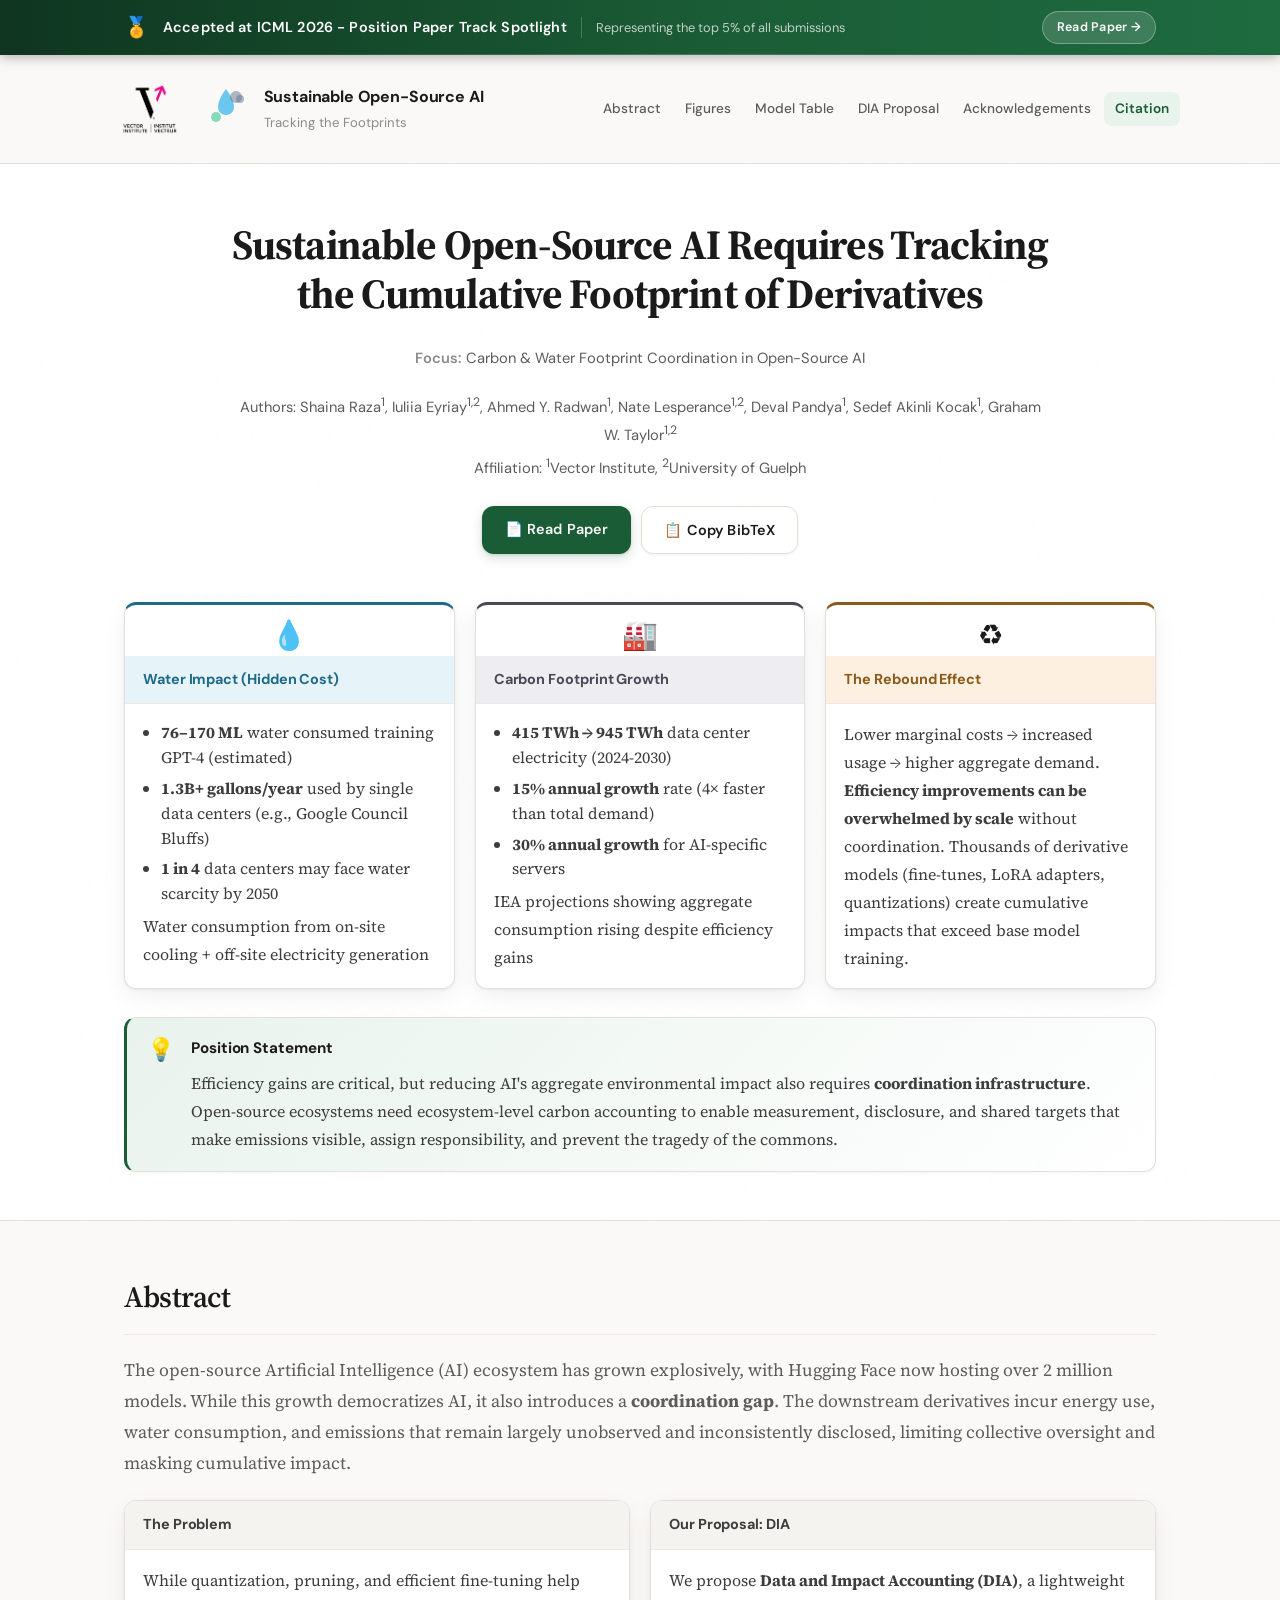
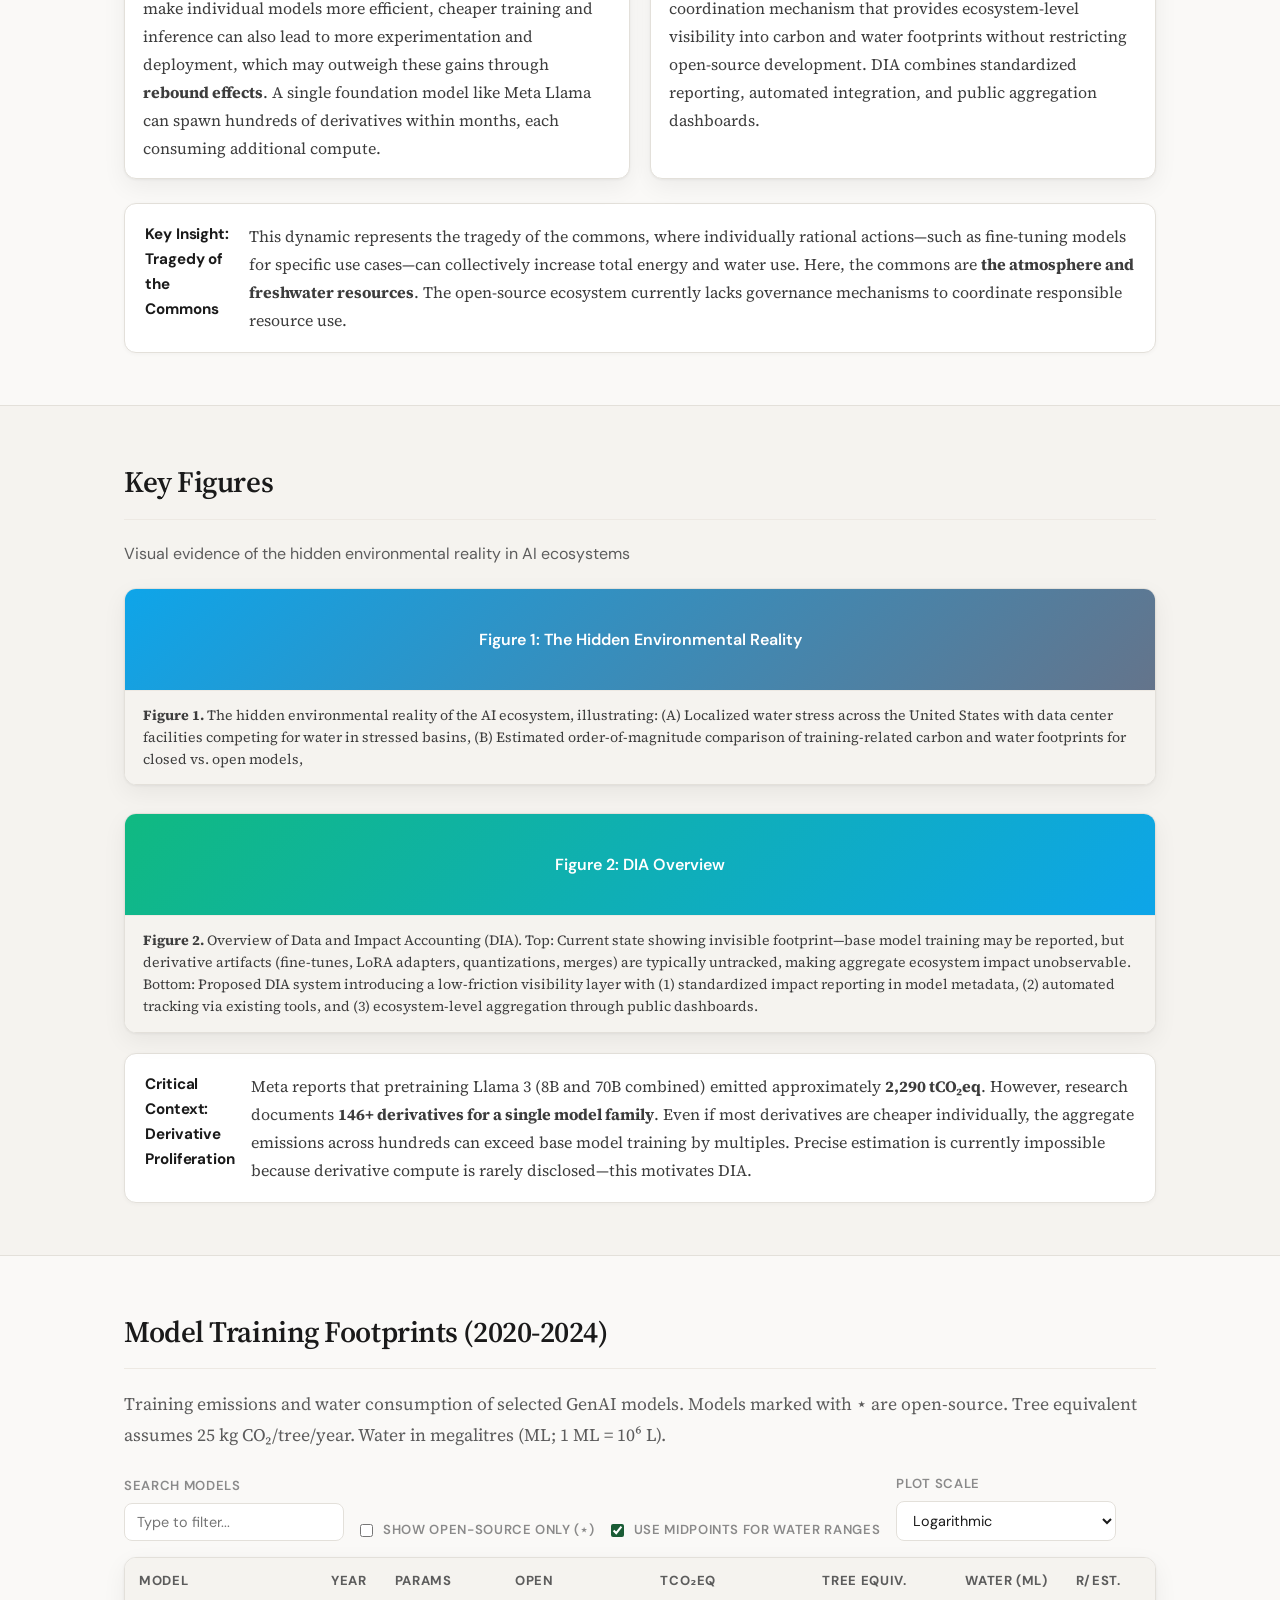
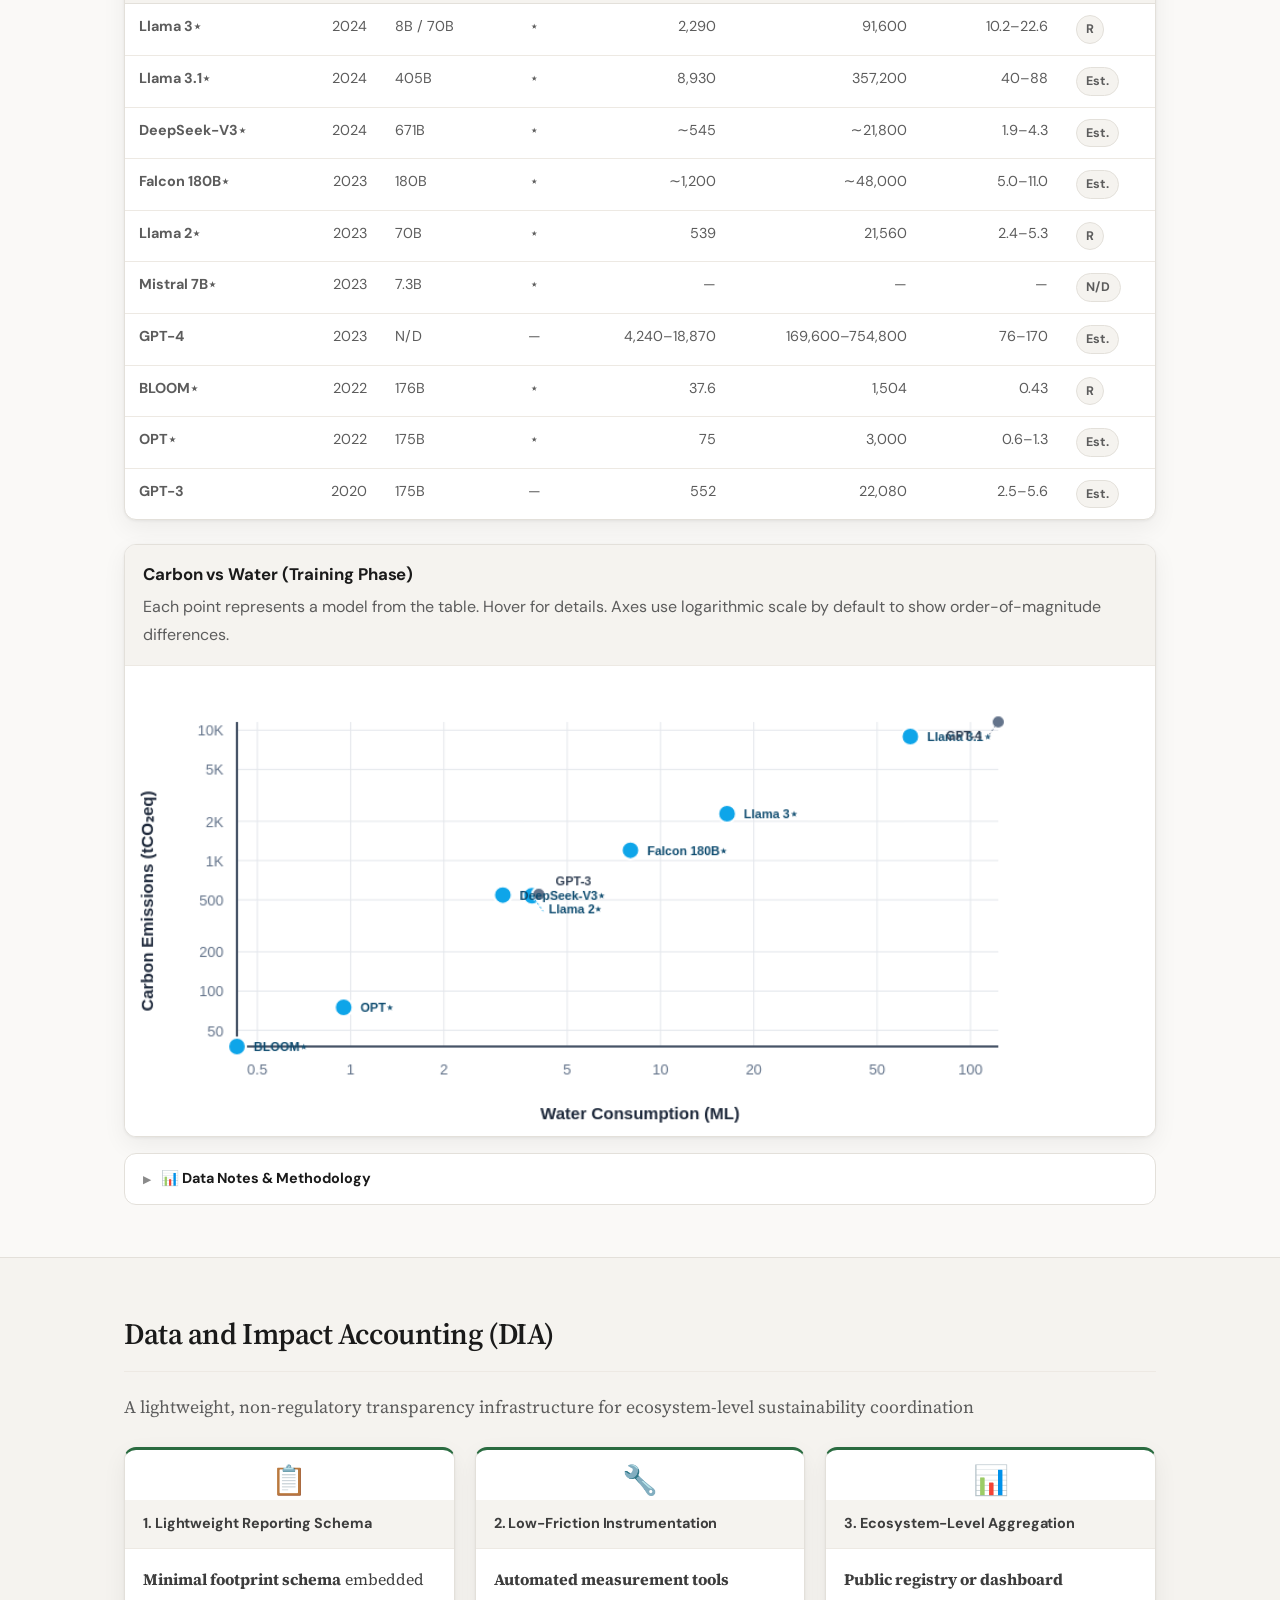
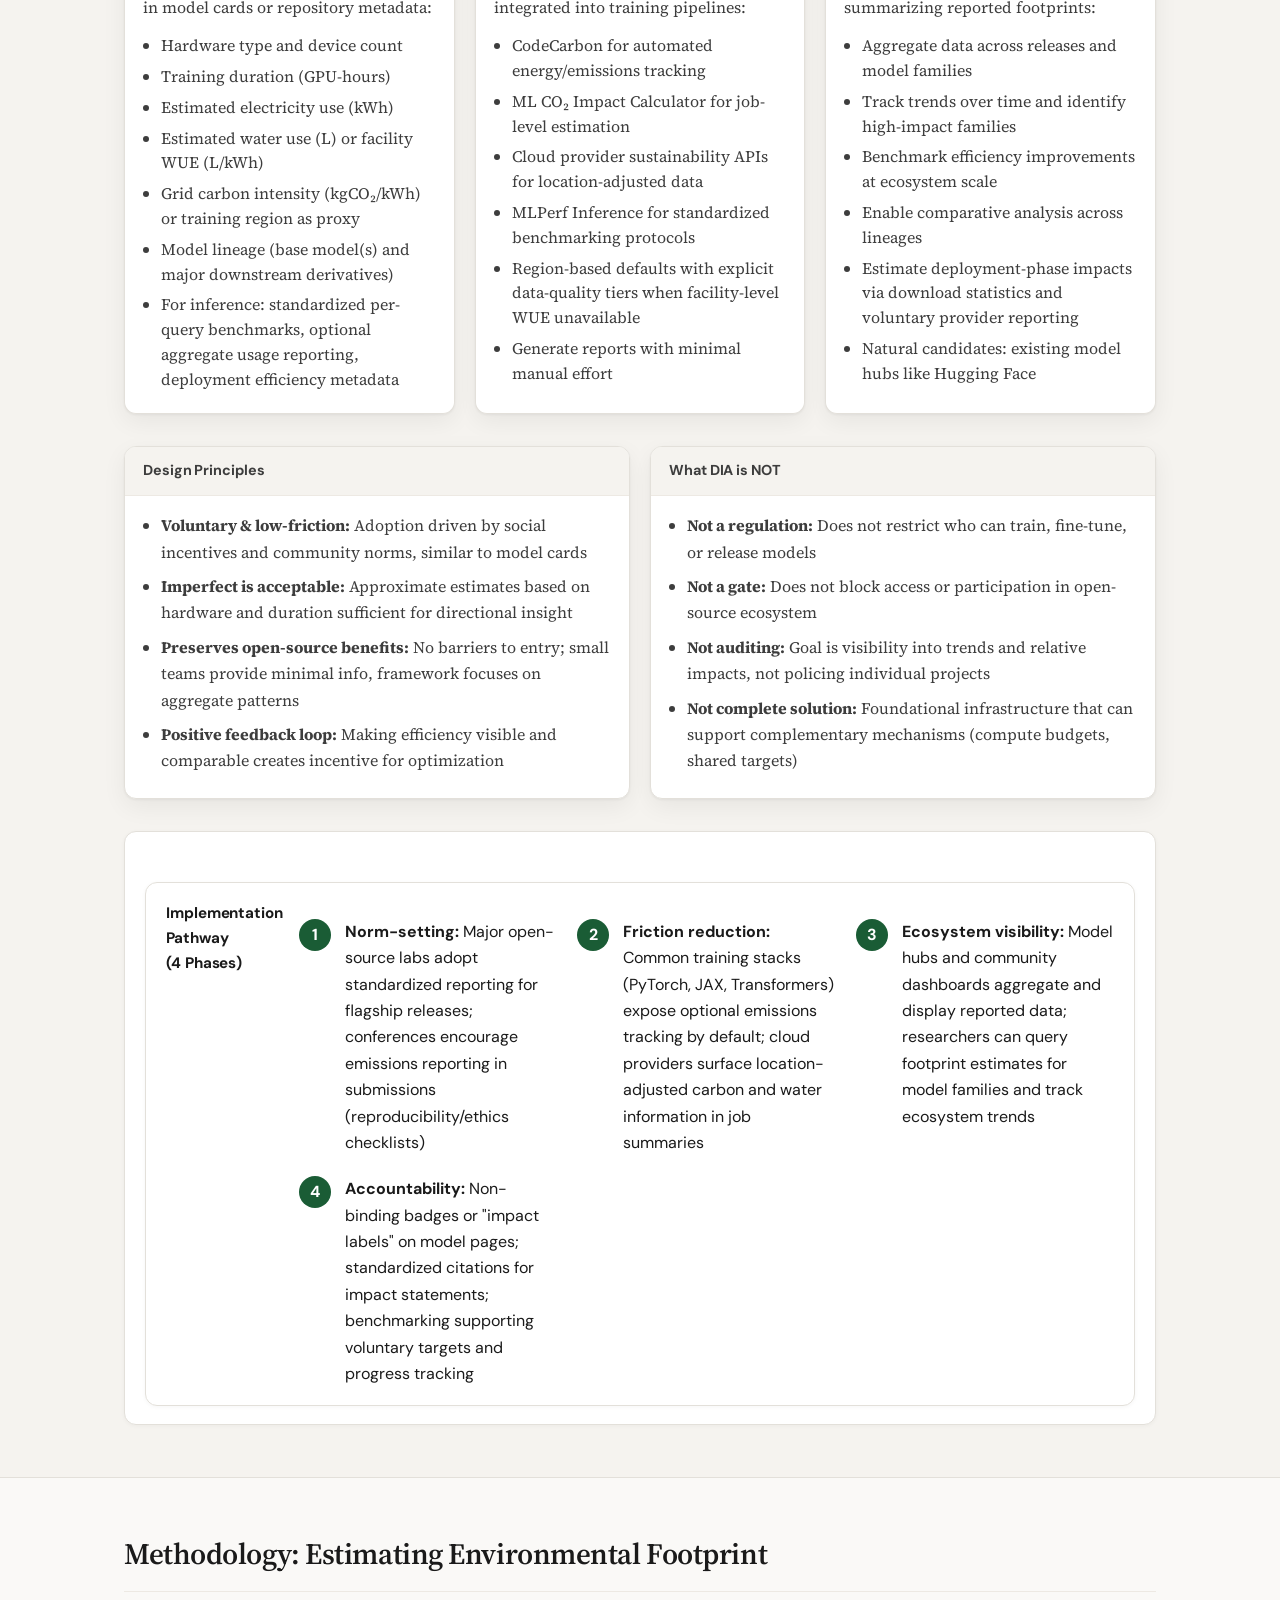
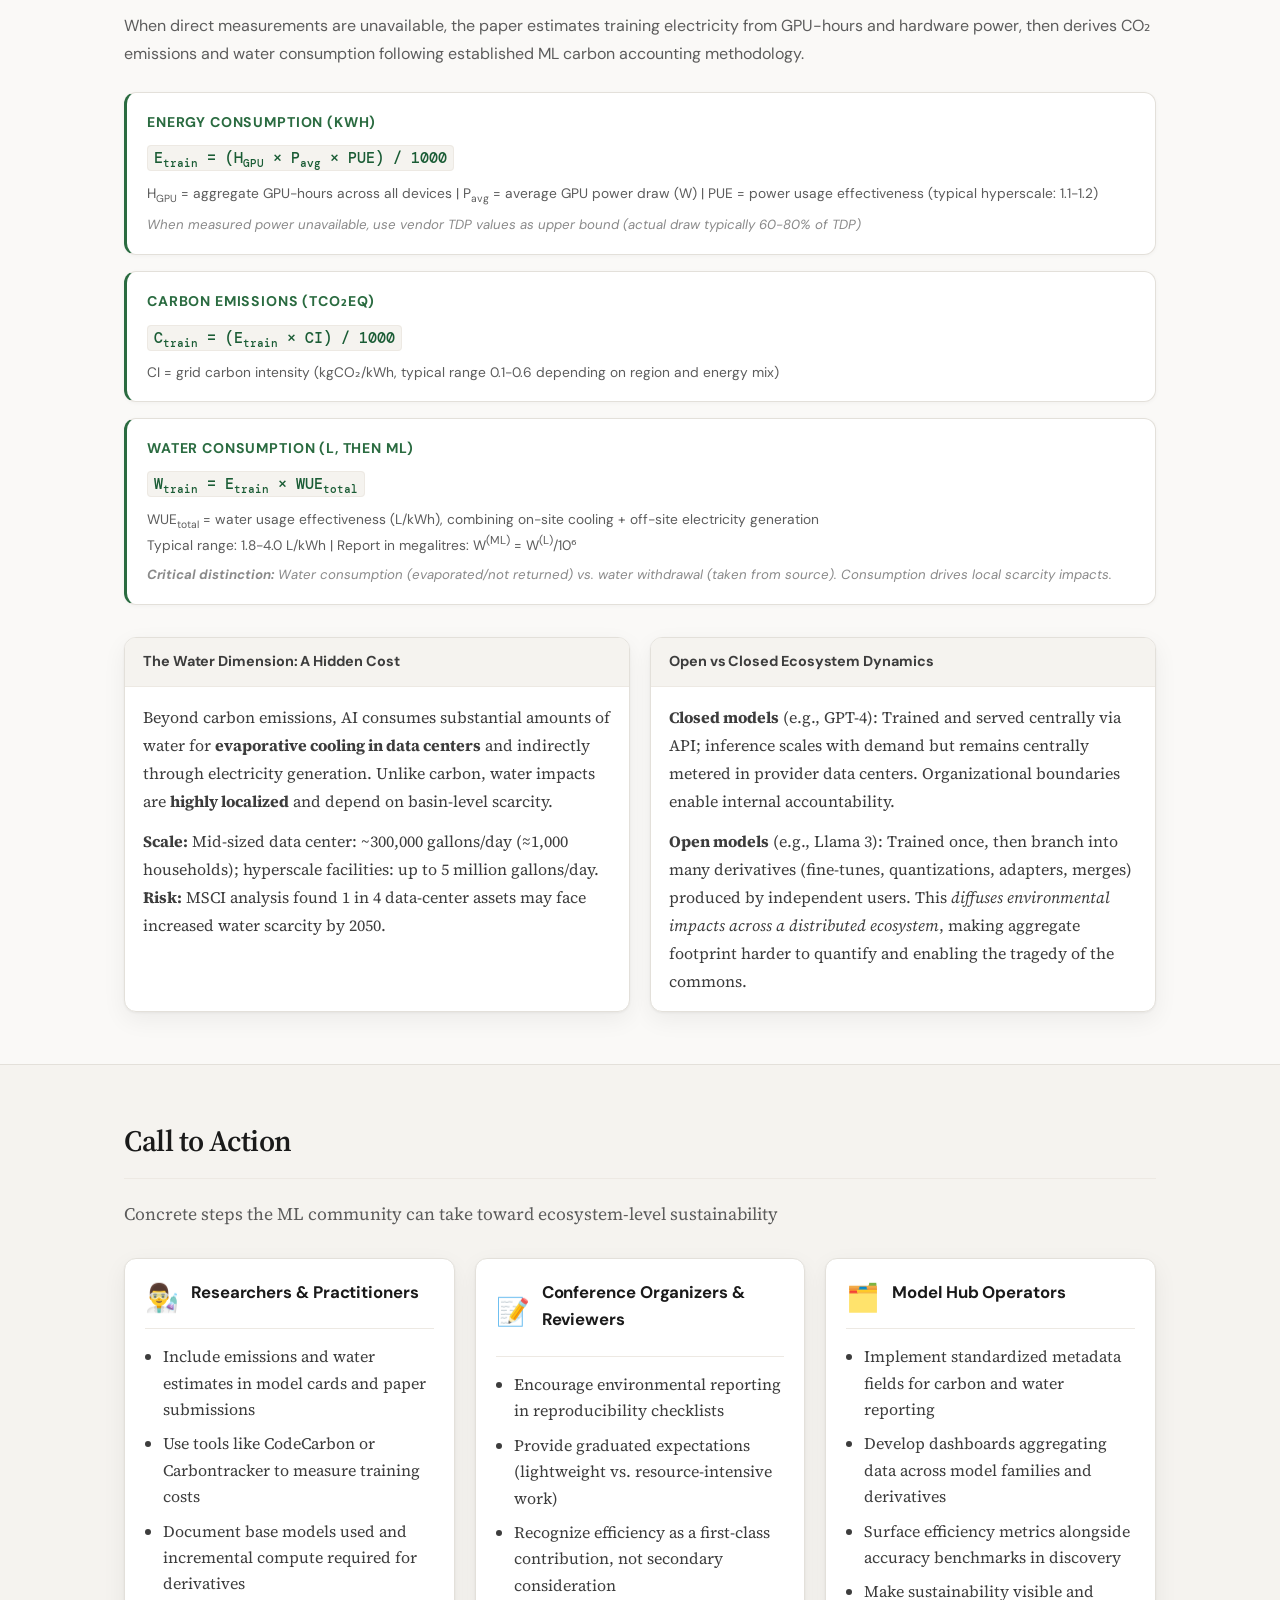
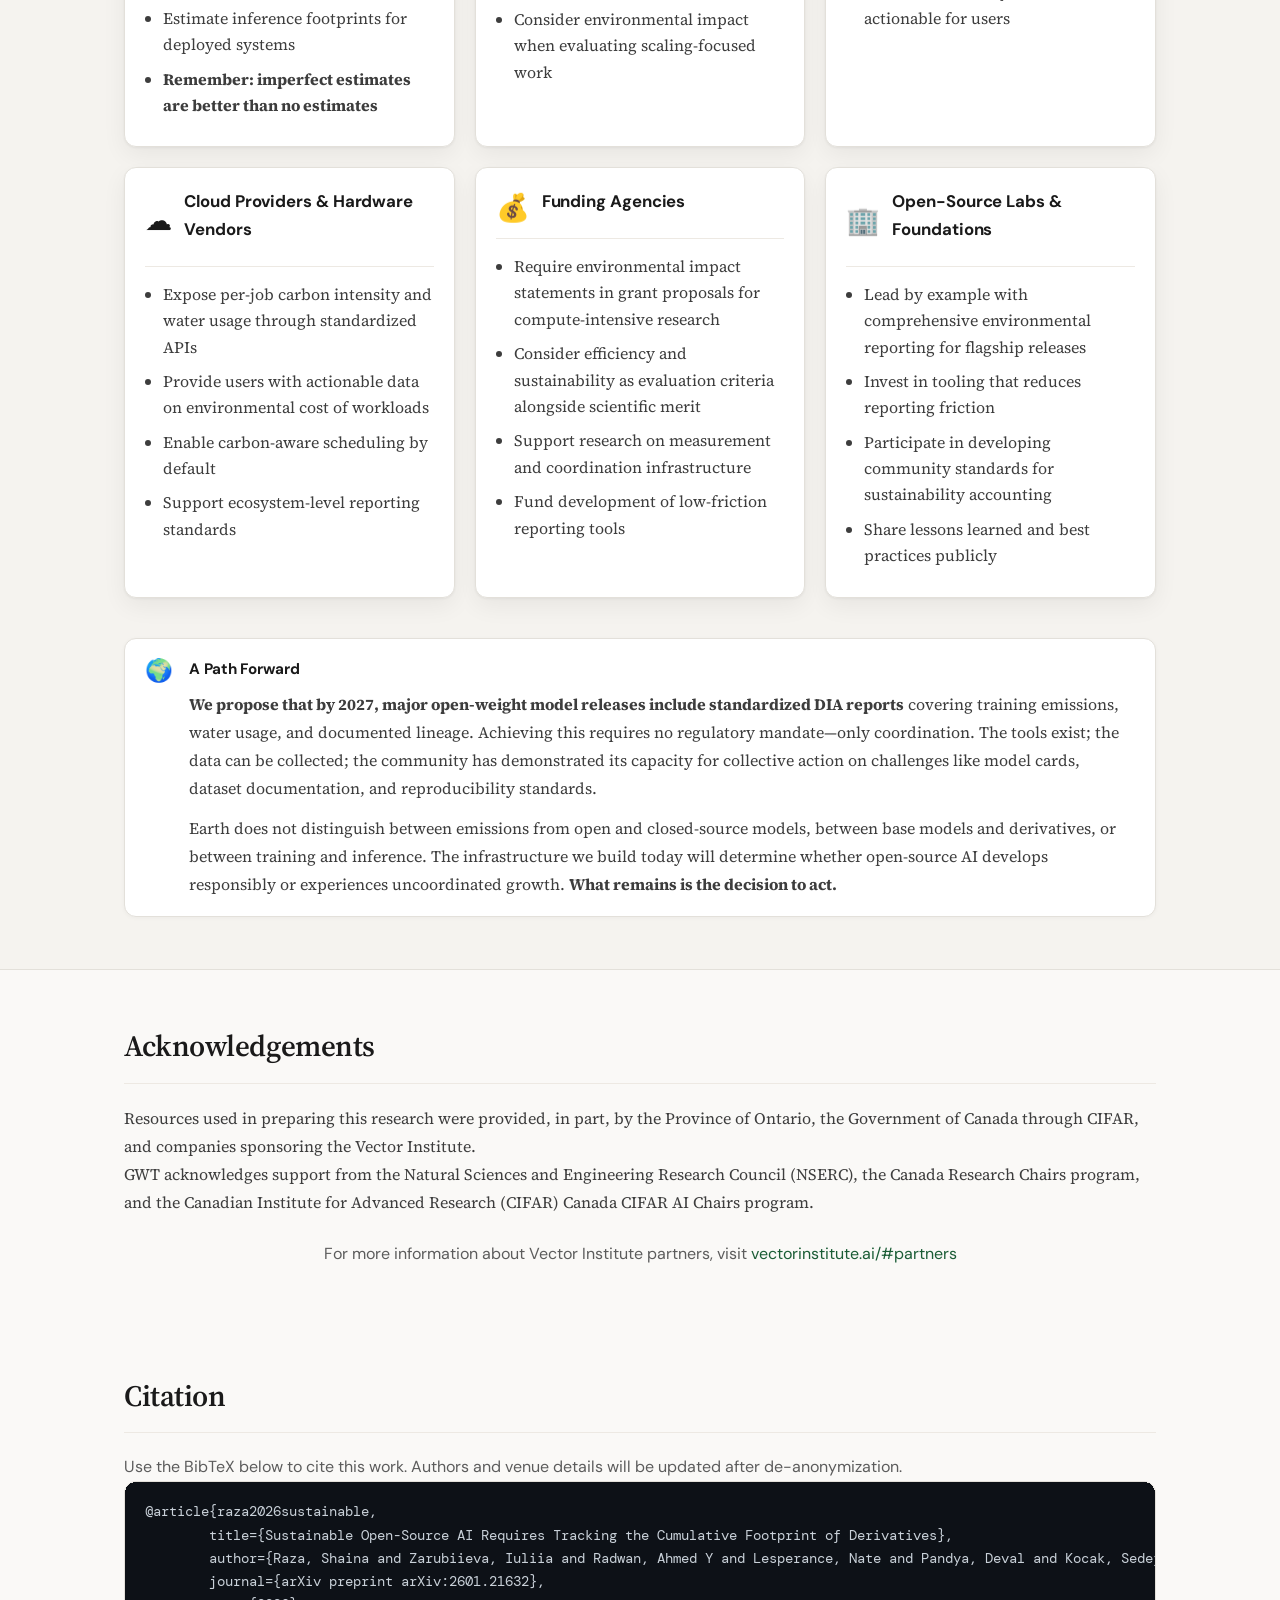
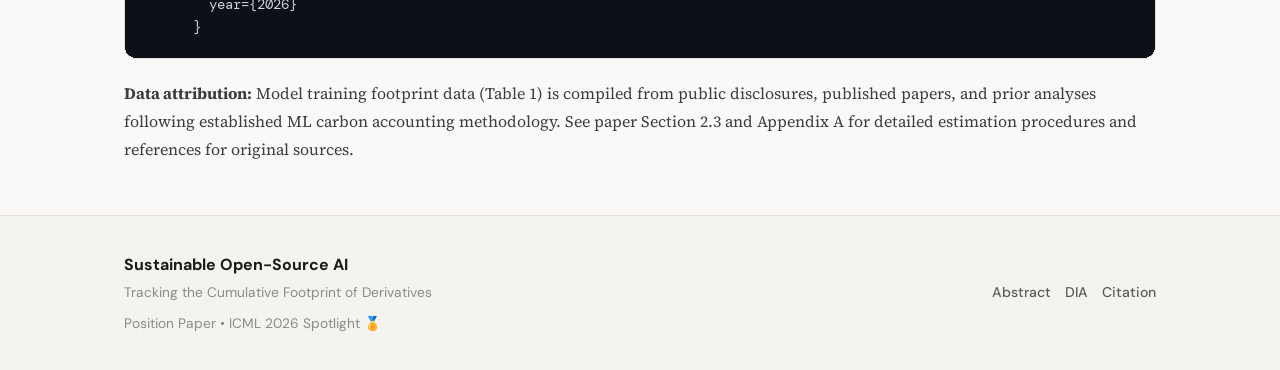
==== docs/index.html @ 2fa5fd3a "Add DIA toolkit for open-source AI footprint tracking Ship producer (track/dia CLI), hub aggregation" ====
<!doctype html>
<html lang="en">
<head>
  <meta charset="utf-8" />
  <meta name="viewport" content="width=device-width,initial-scale=1" />
  <title>Sustainable Open-Source AI Requires Tracking the Cumulative Footprint</title>
  <meta name="description" content="Position paper proposing Data and Impact Accounting (DIA) for ecosystem-level carbon and water footprint visibility in open-source AI." />
  <meta property="og:title" content="Sustainable Open-Source AI Requires Tracking the Cumulative Footprint of Derivatives" />
  <meta property="og:description" content="A lightweight coordination mechanism for tracking carbon emissions and water consumption in open-source AI ecosystems." />
  <meta property="og:type" content="website" />
  <link rel="stylesheet" href="./style.css" />
</head>
<body>
  <a class="skip-link" href="#main">Skip to content</a>

  <!-- ICML Acceptance Banner -->
  <div class="icml-banner" role="banner" aria-label="Conference acceptance announcement">
    <div class="icml-banner-inner">
      <span class="icml-flag">🏅</span>
      <div class="icml-banner-text">
        <strong>Accepted at ICML 2026 - Position Paper Track Spotlight</strong>
        <span class="icml-banner-sub">Representing the top 5% of all submissions</span>
      </div>
      <a class="icml-badge" href="https://arxiv.org/abs/2601.21632" target="_blank" rel="noopener">Read Paper →</a>
    </div>
  </div>

  <header class="site-header" role="banner">
    <div class="wrap header-inner">
      <div class="brand">
        <img src="assets/VectorLogo_Black.png" alt="Vector Institute" style="height: 80px; margin-left: 12px; vertical-align: middle;">
        <div class="brand-icon">
          <svg width="48" height="48" viewBox="0 0 48 48" fill="none" xmlns="http://www.w3.org/2000/svg">
            <!-- Water droplet -->
            <path d="M24 8C24 8 16 18 16 26C16 30.4183 19.5817 34 24 34C28.4183 34 32 30.4183 32 26C32 18 24 8 24 8Z" fill="#0EA5E9" opacity="0.6"/>
            <!-- CO2 cloud -->
            <circle cx="34" cy="16" r="6" fill="#64748B" opacity="0.5"/>
            <circle cx="38" cy="18" r="4" fill="#64748B" opacity="0.5"/>
            <!-- Earth element -->
            <circle cx="14" cy="36" r="5" fill="#10B981" opacity="0.5"/>
          </svg>
        </div>
        <div class="brand-text">
          <div class="brand-title">Sustainable Open-Source AI</div>
          <div class="brand-subtitle">Tracking the Footprints</div>
        </div>
      </div>

      <nav class="top-nav" aria-label="Primary">
        <a href="#abstract">Abstract</a>
        <a href="#figures">Figures</a>
        <a href="#table">Model Table</a>
        <a href="#dia">DIA Proposal</a>
        <a href="#acknowledgements">Acknowledgements</a>
        <a href="#citation">Citation</a>
      </nav>
    </div>
  </header>

  <main id="main" class="site-main">
    <section class="hero">
      <div class="wrap">
        <div class="hero-center">
          <h1>Sustainable Open-Source AI Requires Tracking the Cumulative Footprint of Derivatives</h1>
          <div class="meta">
            <div><span class="k">Focus:</span> Carbon & Water Footprint Coordination in Open-Source AI</div>
          </div>
          <div class="paper-meta">
            <div><span class="k">Authors:</span> Shaina Raza<sup>1</sup>, Iuliia Eyriay<sup>1,2</sup>, Ahmed Y. Radwan<sup>1</sup>, Nate Lesperance<sup>1,2</sup>, Deval Pandya<sup>1</sup>, Sedef Akinli Kocak<sup>1</sup>, Graham W. Taylor<sup>1,2</sup></div>
            <div><span class="k">Affiliation:</span> <sup>1</sup>Vector Institute, <sup>2</sup>University of Guelph</div>
          </div>
          <div class="cta-row">
            <a class="btn" href="https://arxiv.org/abs/2601.21632" target="_blank" rel="noopener">📄 Read Paper</a>
            <button class="btn btn-secondary" id="copyBibBtn" type="button">📋 Copy BibTeX</button>
          </div>
        </div>
        <div class="hero-cards-row">
          <div class="card card-water">
            <div class="card-icon">💧</div>
            <div class="card-h">Water Impact (Hidden Cost)</div>
            <div class="card-b">
              <ul class="bullets tight">
                <li><strong>76–170 ML</strong> water consumed training GPT-4 (estimated)</li>
                <li><strong>1.3B+ gallons/year</strong> used by single data centers (e.g., Google Council Bluffs)</li>
                <li><strong>1 in 4</strong> data centers may face water scarcity by 2050</li>
              </ul>
              <p class="fineprint">Water consumption from on-site cooling + off-site electricity generation</p>
            </div>
          </div>
          <div class="card card-carbon">
            <div class="card-icon">🏭</div>
            <div class="card-h">Carbon Footprint Growth</div>
            <div class="card-b">
              <ul class="bullets tight">
                <li><strong>415 TWh → 945 TWh</strong> data center electricity (2024-2030)</li>
                <li><strong>15% annual growth</strong> rate (4× faster than total demand)</li>
                <li><strong>30% annual growth</strong> for AI-specific servers</li>
              </ul>
              <p class="fineprint">IEA projections showing aggregate consumption rising despite efficiency gains</p>
            </div>
          </div>
          <div class="card card-rebound">
            <div class="card-icon">♻️</div>
            <div class="card-h">The Rebound Effect</div>
            <div class="card-b">
              <p>
                Lower marginal costs → increased usage → higher aggregate demand.
                <strong>Efficiency improvements can be overwhelmed by scale</strong> without coordination.
                Thousands of derivative models (fine-tunes, LoRA adapters, quantizations) create cumulative impacts that exceed base model training.
              </p>
            </div>
          </div>
        </div>
        <div class="callout callout-position">
          <div class="callout-icon">💡</div>
          <div>
            <div class="callout-title">Position Statement</div>
            <p>
              Efficiency gains are critical, but reducing AI's aggregate environmental impact also requires <strong>coordination infrastructure</strong>.
              Open-source ecosystems need ecosystem-level carbon accounting to enable measurement, disclosure, and shared targets
              that make emissions visible, assign responsibility, and prevent the tragedy of the commons.
            </p>
          </div>
        </div>
      </div>
    </section>

    <section id="abstract" class="section">
      <div class="wrap">
        <h2>Abstract</h2>
        <p class="lead">
          The open-source Artificial Intelligence (AI) ecosystem has grown explosively, with Hugging Face now hosting
          over 2 million models. While this growth democratizes AI, it also introduces a <strong>coordination gap</strong>.
          The downstream derivatives incur energy use, water consumption, and emissions that remain largely unobserved
          and inconsistently disclosed, limiting collective oversight and masking cumulative impact.
        </p>
        <div class="two-col">
          <div class="card">
            <div class="card-h">The Problem</div>
            <div class="card-b">
              <p>
                While quantization, pruning, and efficient fine-tuning help make individual models more efficient,
                cheaper training and inference can also lead to more experimentation and deployment, which may
                outweigh these gains through <strong>rebound effects</strong>. A single foundation model like Meta Llama
                can spawn hundreds of derivatives within months, each consuming additional compute.
              </p>
            </div>
          </div>
          <div class="card">
            <div class="card-h">Our Proposal: DIA</div>
            <div class="card-b">
              <p>
                We propose <strong>Data and Impact Accounting (DIA)</strong>, a lightweight coordination mechanism
                that provides ecosystem-level visibility into carbon and water footprints without restricting
                open-source development. DIA combines standardized reporting, automated integration, and public aggregation dashboards.
              </p>
            </div>
          </div>
        </div>
        <div class="callout" style="margin-top: 24px;">
          <div class="callout-title">Key Insight: Tragedy of the Commons</div>
          <p>
            This dynamic represents the tragedy of the commons, where individually rational actions—such as
            fine-tuning models for specific use cases—can collectively increase total energy and water use.
            Here, the commons are <strong>the atmosphere and freshwater resources</strong>. The open-source ecosystem
            currently lacks governance mechanisms to coordinate responsible resource use.
          </p>
        </div>
      </div>
    </section>

    <section id="figures" class="section alt">
      <div class="wrap">
        <h2>Key Figures</h2>
        <p class="muted">
          Visual evidence of the hidden environmental reality in AI ecosystems
        </p>
        <div class="figure-grid">
          <figure class="figure-card">
            <button class="figure-btn" type="button" data-zoom-src="./assets/fig1-ecosystem.png" aria-label="Open Figure 1">
              <div class="figure-placeholder" style="background: linear-gradient(135deg, #0EA5E9 0%, #64748B 100%);">
                <span>Figure 1: The Hidden Environmental Reality</span>
              </div>
            </button>
            <figcaption>
              <strong>Figure 1.</strong> The hidden environmental reality of the AI ecosystem, illustrating:
              (A) Localized water stress across the United States with data center facilities competing for water in stressed basins,
              (B) Estimated order-of-magnitude comparison of training-related carbon and water footprints for closed vs. open models,
            </figcaption>
          </figure>
          <figure class="figure-card">
            <button class="figure-btn" type="button" data-zoom-src="./assets/fig2-dia.png" aria-label="Open Figure 2">
              <div class="figure-placeholder" style="background: linear-gradient(135deg, #10B981 0%, #0EA5E9 100%);">
                <span>Figure 2: DIA Overview</span>
              </div>
            </button>
            <figcaption>
              <strong>Figure 2.</strong> Overview of Data and Impact Accounting (DIA).
              Top: Current state showing invisible footprint—base model training may be reported, but derivative artifacts
              (fine-tunes, LoRA adapters, quantizations, merges) are typically untracked, making aggregate ecosystem impact unobservable.
              Bottom: Proposed DIA system introducing a low-friction visibility layer with (1) standardized impact reporting in model metadata,
              (2) automated tracking via existing tools, and (3) ecosystem-level aggregation through public dashboards.
            </figcaption>
          </figure>
        </div>
        <div class="callout">
          <div class="callout-title">Critical Context: Derivative Proliferation</div>
          <p>
            Meta reports that pretraining Llama 3 (8B and 70B combined) emitted approximately <strong>2,290 tCO₂eq</strong>.
            However, research documents <strong>146+ derivatives for a single model family</strong>. Even if most derivatives
            are cheaper individually, the aggregate emissions across hundreds can exceed base model training by multiples.
            Precise estimation is currently impossible because derivative compute is rarely disclosed—this motivates DIA.
          </p>
        </div>
      </div>
    </section>

    <section id="table" class="section">
      <div class="wrap">
        <h2>Model Training Footprints (2020-2024)</h2>
        <p class="lead">
          Training emissions and water consumption of selected GenAI models.
          Models marked with ⋆ are open-source. Tree equivalent assumes 25 kg CO₂/tree/year.
          Water in megalitres (ML; 1 ML = 10⁶ L).
        </p>
        <div class="controls">
          <div class="control">
            <label for="searchBox">Search models</label>
            <input id="searchBox" type="search" placeholder="Type to filter..." />
          </div>
          <div class="control">
            <label class="checkbox">
              <input id="openOnly" type="checkbox" />
              <span>Show open-source only (⋆)</span>
            </label>
          </div>
          <div class="control">
            <label class="checkbox">
              <input id="showMidpoints" type="checkbox" checked />
              <span>Use midpoints for water ranges</span>
            </label>
          </div>
          <div class="control">
            <label for="scaleSelect">Plot scale</label>
            <select id="scaleSelect">
              <option value="log" selected>Logarithmic</option>
              <option value="linear">Linear</option>
            </select>
          </div>
        </div>
        <div class="table-wrap" role="region" aria-label="Model footprints table" tabindex="0">
          <table id="modelsTable">
            <thead>
              <tr>
                <th data-key="model">Model</th>
                <th data-key="year" class="num">Year</th>
                <th data-key="params">Params</th>
                <th data-key="open" class="center">Open</th>
                <th data-key="tco2" class="num">tCO₂eq</th>
                <th data-key="trees" class="num">Tree Equiv.</th>
                <th data-key="water" class="num">Water (ML)</th>
                <th data-key="status">R/Est.</th>
              </tr>
            </thead>
            <tbody id="modelsTbody"></tbody>
          </table>
        </div>
        <div class="viz">
          <div class="viz-head">
            <h3>Carbon vs Water (Training Phase)</h3>
            <p class="muted">
              Each point represents a model from the table. Hover for details.
              Axes use logarithmic scale by default to show order-of-magnitude differences.
            </p>
          </div>
          <canvas id="scatter" width="920" height="420" aria-label="Scatter plot of carbon vs water" role="img"></canvas>
          <div id="tooltip" class="tooltip" role="status" aria-live="polite"></div>
        </div>
        <details class="notes">
          <summary>📊 Data Notes & Methodology</summary>
          <div class="notes-body">
            <ul class="bullets">
              <li><strong>Water values:</strong> Estimated using WUE<sub>total</sub> (Water Usage Effectiveness) ranges of 1.8-4.0 L/kWh,
              combining on-site cooling and off-site electricity generation water <em>consumption</em> (water not returned locally).</li>
              <li><strong>Reported vs Estimated:</strong> "R" indicates values disclosed by model creators;
              "Est." uses GPU-hours, TDP, PUE, and carbon intensity assumptions (see paper Appendix A, Equations 1-3).</li>
              <li><strong>Training phase only:</strong> This table covers training phase emissions and water use. The paper emphasizes that
              <em>inference and derivative proliferation can dominate lifecycle impact</em>—these downstream costs are largely untracked.</li>
              <li><strong>Upper bounds:</strong> TDP-based estimates provide upper bounds; actual power draw typically ranges from 60-80% of TDP
              depending on utilization patterns during training.</li>
              <li><strong>GPT-4 range:</strong> Based on IEA's 42.4 GWh estimate with carbon intensity 0.1-0.445 kgCO₂/kWh and WUE 1.2-4.4 L/kWh
              depending on cooling and grid source. These are third-party estimates, not audited disclosures.</li>
            </ul>
          </div>
        </details>
      </div>
    </section>
    <section id="dia" class="section alt">
      <div class="wrap">
        <h2>Data and Impact Accounting (DIA)</h2>
        <p class="lead">
          A lightweight, non-regulatory transparency infrastructure for ecosystem-level sustainability coordination
        </p>

        <div class="dia-components">
          <div class="card card-component">
            <div class="card-icon">📋</div>
            <div class="card-h">1. Lightweight Reporting Schema</div>
            <div class="card-b">
              <p><strong>Minimal footprint schema</strong> embedded in model cards or repository metadata:</p>
              <ul class="bullets tight">
                <li>Hardware type and device count</li>
                <li>Training duration (GPU-hours)</li>
                <li>Estimated electricity use (kWh)</li>
                <li>Estimated water use (L) or facility WUE (L/kWh)</li>
                <li>Grid carbon intensity (kgCO₂/kWh) or training region as proxy</li>
                <li>Model lineage (base model(s) and major downstream derivatives)</li>
                <li>For inference: standardized per-query benchmarks, optional aggregate usage reporting, deployment efficiency metadata</li>
              </ul>
            </div>
          </div>

          <div class="card card-component">
            <div class="card-icon">🔧</div>
            <div class="card-h">2. Low-Friction Instrumentation</div>
            <div class="card-b">
              <p><strong>Automated measurement tools</strong> integrated into training pipelines:</p>
              <ul class="bullets tight">
                <li>CodeCarbon for automated energy/emissions tracking</li>
                <li>ML CO₂ Impact Calculator for job-level estimation</li>
                <li>Cloud provider sustainability APIs for location-adjusted data</li>
                <li>MLPerf Inference for standardized benchmarking protocols</li>
                <li>Region-based defaults with explicit data-quality tiers when facility-level WUE unavailable</li>
                <li>Generate reports with minimal manual effort</li>
              </ul>
            </div>
          </div>

          <div class="card card-component">
            <div class="card-icon">📊</div>
            <div class="card-h">3. Ecosystem-Level Aggregation</div>
            <div class="card-b">
              <p><strong>Public registry or dashboard</strong> summarizing reported footprints:</p>
              <ul class="bullets tight">
                <li>Aggregate data across releases and model families</li>
                <li>Track trends over time and identify high-impact families</li>
                <li>Benchmark efficiency improvements at ecosystem scale</li>
                <li>Enable comparative analysis across lineages</li>
                <li>Estimate deployment-phase impacts via download statistics and voluntary provider reporting</li>
                <li>Natural candidates: existing model hubs like Hugging Face</li>
              </ul>
            </div>
          </div>
        </div>

        <div class="two-col" style="margin-top: 32px;">
          <div class="card">
            <div class="card-h">Design Principles</div>
            <div class="card-b">
              <ul class="bullets">
                <li><strong>Voluntary & low-friction:</strong> Adoption driven by social incentives and community norms, similar to model cards</li>
                <li><strong>Imperfect is acceptable:</strong> Approximate estimates based on hardware and duration sufficient for directional insight</li>
                <li><strong>Preserves open-source benefits:</strong> No barriers to entry; small teams provide minimal info, framework focuses on aggregate patterns</li>
                <li><strong>Positive feedback loop:</strong> Making efficiency visible and comparable creates incentive for optimization</li>
              </ul>
            </div>
          </div>

          <div class="card">
            <div class="card-h">What DIA is NOT</div>
            <div class="card-b">
              <ul class="bullets">
                <li><strong>Not a regulation:</strong> Does not restrict who can train, fine-tune, or release models</li>
                <li><strong>Not a gate:</strong> Does not block access or participation in open-source ecosystem</li>
                <li><strong>Not auditing:</strong> Goal is visibility into trends and relative impacts, not policing individual projects</li>
                <li><strong>Not complete solution:</strong> Foundational infrastructure that can support complementary mechanisms (compute budgets, shared targets)</li>
              </ul>
            </div>
          </div>
        </div>

        <div class="callout" style="margin-top: 32px;">
          <div class="callout" style="margin-top: 32px;">
            <div class="callout-title">Implementation Pathway <br>(4 Phases)</div>
            <div class="phase-grid">
              <div class="phase-item">
                <div class="phase-num">1</div>
                <div>
                  <strong>Norm-setting:</strong> Major open-source labs adopt standardized reporting for flagship releases;
                  conferences encourage emissions reporting in submissions (reproducibility/ethics checklists)
                </div>
              </div>
              <div class="phase-item">
                <div class="phase-num">2</div>
                <div>
                  <strong>Friction reduction:</strong> Common training stacks (PyTorch, JAX, Transformers) expose optional emissions tracking by default;
                  cloud providers surface location-adjusted carbon and water information in job summaries
                </div>
              </div>
              <div class="phase-item">
                <div class="phase-num">3</div>
                <div>
                  <strong>Ecosystem visibility:</strong> Model hubs and community dashboards aggregate and display reported data;
                  researchers can query footprint estimates for model families and track ecosystem trends
                </div>
              </div>
              <div class="phase-item">
                <div class="phase-num">4</div>
                <div>
                  <strong>Accountability:</strong> Non-binding badges or "impact labels" on model pages;
                  standardized citations for impact statements; benchmarking supporting voluntary targets and progress tracking
                </div>
              </div>
            </div>
          </div>
      </div>
    </section>

    <section id="method" class="section">
      <div class="wrap">
        <h2>Methodology: Estimating Environmental Footprint</h2>
        <p class="muted">
          When direct measurements are unavailable, the paper estimates training electricity from GPU-hours and hardware power,
          then derives CO₂ emissions and water consumption following established ML carbon accounting methodology.
        </p>
        <div class="formula-section">
          <div class="formula">
            <div class="formula-label">Energy Consumption (kWh)</div>
            <div class="formula-line">
              <code>E<sub>train</sub> = (H<sub>GPU</sub> × P<sub>avg</sub> × PUE) / 1000</code>
            </div>
            <div class="formula-desc">
              H<sub>GPU</sub> = aggregate GPU-hours across all devices |
              P<sub>avg</sub> = average GPU power draw (W) |
              PUE = power usage effectiveness (typical hyperscale: 1.1-1.2)
            </div>
            <div class="formula-note">
              When measured power unavailable, use vendor TDP values as upper bound (actual draw typically 60-80% of TDP)
            </div>
          </div>
          <div class="formula">
            <div class="formula-label">Carbon Emissions (tCO₂eq)</div>
            <div class="formula-line">
              <code>C<sub>train</sub> = (E<sub>train</sub> × CI) / 1000</code>
            </div>
            <div class="formula-desc">
              CI = grid carbon intensity (kgCO₂/kWh, typical range 0.1-0.6 depending on region and energy mix)
            </div>
          </div>
          <div class="formula">
            <div class="formula-label">Water Consumption (L, then ML)</div>
            <div class="formula-line">
              <code>W<sub>train</sub> = E<sub>train</sub> × WUE<sub>total</sub></code>
            </div>
            <div class="formula-desc">
              WUE<sub>total</sub> = water usage effectiveness (L/kWh), combining on-site cooling + off-site electricity generation<br/>
              Typical range: 1.8-4.0 L/kWh | Report in megalitres: W<sup>(ML)</sup> = W<sup>(L)</sup>/10⁶
            </div>
            <div class="formula-note">
              <strong>Critical distinction:</strong> Water <em>consumption</em> (evaporated/not returned) vs. water <em>withdrawal</em> (taken from source).
              Consumption drives local scarcity impacts.
            </div>
          </div>
        </div>
        <div class="two-col" style="margin-top: 32px;">
          <div class="card">
            <div class="card-h">The Water Dimension: A Hidden Cost</div>
            <div class="card-b">
              <p>
                Beyond carbon emissions, AI consumes substantial amounts of water for <strong>evaporative cooling in data centers</strong>
                and indirectly through electricity generation. Unlike carbon, water impacts are <strong>highly localized</strong>
                and depend on basin-level scarcity.
              </p>
              <p class="fineprint">
                <strong>Scale:</strong> Mid-sized data center: ~300,000 gallons/day (≈1,000 households);
                hyperscale facilities: up to 5 million gallons/day.
                <strong>Risk:</strong> MSCI analysis found 1 in 4 data-center assets may face increased water scarcity by 2050.
              </p>
            </div>
          </div>
          <div class="card">
            <div class="card-h">Open vs Closed Ecosystem Dynamics</div>
            <div class="card-b">
              <p>
                <strong>Closed models</strong> (e.g., GPT-4): Trained and served centrally via API; inference scales with demand
                but remains centrally metered in provider data centers. Organizational boundaries enable internal accountability.
              </p>
              <p>
                <strong>Open models</strong> (e.g., Llama 3): Trained once, then branch into many derivatives (fine-tunes, quantizations,
                adapters, merges) produced by independent users. This <em>diffuses environmental impacts across a distributed ecosystem</em>,
                making aggregate footprint harder to quantify and enabling the tragedy of the commons.
              </p>
            </div>
          </div>
        </div>
      </div>
    </section>

    <section id="call-to-action" class="section alt">
      <div class="wrap">
        <h2>Call to Action</h2>
        <p class="lead">
          Concrete steps the ML community can take toward ecosystem-level sustainability
        </p>
        <div class="action-grid">
          <div class="action-card">
            <div class="action-header">
              <div class="action-icon">👨‍🔬</div>
              <h3>Researchers & Practitioners</h3>
            </div>
            <ul class="bullets">
              <li>Include emissions and water estimates in model cards and paper submissions</li>
              <li>Use tools like CodeCarbon or Carbontracker to measure training costs</li>
              <li>Document base models used and incremental compute required for derivatives</li>
              <li>Estimate inference footprints for deployed systems</li>
              <li><strong>Remember: imperfect estimates are better than no estimates</strong></li>
            </ul>
          </div>
          <div class="action-card">
            <div class="action-header">
              <div class="action-icon">📝</div>
              <h3>Conference Organizers & Reviewers</h3>
            </div>
            <ul class="bullets">
              <li>Encourage environmental reporting in reproducibility checklists</li>
              <li>Provide graduated expectations (lightweight vs. resource-intensive work)</li>
              <li>Recognize efficiency as a first-class contribution, not secondary consideration</li>
              <li>Consider environmental impact when evaluating scaling-focused work</li>
            </ul>
          </div>
          <div class="action-card">
            <div class="action-header">
              <div class="action-icon">🗂️</div>
              <h3>Model Hub Operators</h3>
            </div>
            <ul class="bullets">
              <li>Implement standardized metadata fields for carbon and water reporting</li>
              <li>Develop dashboards aggregating data across model families and derivatives</li>
              <li>Surface efficiency metrics alongside accuracy benchmarks in discovery</li>
              <li>Make sustainability visible and actionable for users</li>
            </ul>
          </div>
          <div class="action-card">
            <div class="action-header">
              <div class="action-icon">☁️</div>
              <h3>Cloud Providers & Hardware Vendors</h3>
            </div>
            <ul class="bullets">
              <li>Expose per-job carbon intensity and water usage through standardized APIs</li>
              <li>Provide users with actionable data on environmental cost of workloads</li>
              <li>Enable carbon-aware scheduling by default</li>
              <li>Support ecosystem-level reporting standards</li>
            </ul>
          </div>
          <div class="action-card">
            <div class="action-header">
              <div class="action-icon">💰</div>
              <h3>Funding Agencies</h3>
            </div>
            <ul class="bullets">
              <li>Require environmental impact statements in grant proposals for compute-intensive research</li>
              <li>Consider efficiency and sustainability as evaluation criteria alongside scientific merit</li>
              <li>Support research on measurement and coordination infrastructure</li>
              <li>Fund development of low-friction reporting tools</li>
            </ul>
          </div>
          <div class="action-card">
            <div class="action-header">
              <div class="action-icon">🏢</div>
              <h3>Open-Source Labs & Foundations</h3>
            </div>
            <ul class="bullets">
              <li>Lead by example with comprehensive environmental reporting for flagship releases</li>
              <li>Invest in tooling that reduces reporting friction</li>
              <li>Participate in developing community standards for sustainability accounting</li>
              <li>Share lessons learned and best practices publicly</li>
            </ul>
          </div>
        </div>
        <div class="callout" style="margin-top: 40px;">
          <div class="callout-icon">🌍</div>
          <div>
            <div class="callout-title">A Path Forward</div>
            <p>
              <strong>We propose that by 2027, major open-weight model releases include standardized DIA reports</strong>
              covering training emissions, water usage, and documented lineage. Achieving this requires no regulatory mandate—only coordination.
              The tools exist; the data can be collected; the community has demonstrated its capacity for collective action on challenges
              like model cards, dataset documentation, and reproducibility standards.
            </p>
            <p style="margin-top: 12px;">
              Earth does not distinguish between emissions from open and closed-source models, between base models and derivatives,
              or between training and inference. The infrastructure we build today will determine whether open-source AI develops
              responsibly or experiences uncoordinated growth. <strong>What remains is the decision to act.</strong>
            </p>
          </div>
        </div>
      </div>
    </section>

    <section id="acknowledgements" class="section">
      <div class="wrap">
        <div class="ack-content">
          <h2>Acknowledgements</h2>
          <p>
            Resources used in preparing this research were provided, in part, by the Province of Ontario,
            the Government of Canada through CIFAR, and companies sponsoring the Vector Institute.
          </p>
          <p>
            GWT acknowledges support from the Natural Sciences and Engineering Research Council (NSERC),
            the Canada Research Chairs program, and the Canadian Institute for Advanced Research (CIFAR)
            Canada CIFAR AI Chairs program.
          </p>
          <p class="small muted" style="margin-top: 1.5rem; text-align: center;">
            For more information about Vector Institute partners, visit
            <a href="http://www.vectorinstitute.ai/#partners" target="_blank" rel="noopener">vectorinstitute.ai/#partners</a>
          </p>
        </div>
      </div>
    </section>
    <section id="citation" class="section">
      <div class="wrap">
        <h2>Citation</h2>
        <p class="muted">
          Use the BibTeX below to cite this work. Authors and venue details will be updated after de-anonymization.
        </p>
        <pre class="bib" id="bibBlock"><code>@article{raza2026sustainable,
        title={Sustainable Open-Source AI Requires Tracking the Cumulative Footprint of Derivatives},
        author={Raza, Shaina and Zarubiieva, Iuliia and Radwan, Ahmed Y and Lesperance, Nate and Pandya, Deval and Kocak, Sedef Akinli and Taylor, Graham W},
        journal={arXiv preprint arXiv:2601.21632},
        year={2026}
      }</code></pre>
        <div class="fineprint" style="margin-top: 20px;">
          <p>
            <strong>Data attribution:</strong> Model training footprint data (Table 1) is compiled from public disclosures,
            published papers, and prior analyses following established ML carbon accounting methodology.
            See paper Section 2.3 and Appendix A for detailed estimation procedures and references for original sources.
          </p>
        </div>
      </div>
    </section>

    <footer class="site-footer">
      <div class="wrap footer-inner">
        <div>
          <div class="footer-title">Sustainable Open-Source AI</div>
          <div class="footer-muted">Tracking the Cumulative Footprint of Derivatives</div>
          <div class="footer-muted" style="margin-top: 8px;">Position Paper • ICML 2026 Spotlight 🏅</div>
        </div>
        <div class="footer-links">
          <a href="#abstract">Abstract</a>
          <a href="#dia">DIA</a>
          <a href="#citation">Citation</a>
        </div>
      </div>
    </footer>
  </main>

  <!-- Image zoom modal -->
  <div class="modal" id="modal" aria-hidden="true" role="dialog" aria-label="Figure viewer">
    <div class="modal-backdrop" data-close="1"></div>
    <div class="modal-content" role="document">
      <button class="modal-close" type="button" data-close="1" aria-label="Close">×</button>
      <img id="modalImg" alt="" />
      <div class="modal-caption" id="modalCaption"></div>
    </div>
  </div>

  <script src="./main.js"></script>
</body>
</html>
---- docs/style.css ----
/* ── Design System ─────────────────────────────────────────────
   Inspired by: Distill.pub, NeurIPS/CVPR project pages,
   Nature journal, and high-end academic paper websites.
   Palette: warm off-white base, deep forest ink,
   muted sage/teal accents — academic but alive.
──────────────────────────────────────────────────────────────── */

@import url('https://fonts.googleapis.com/css2?family=Source+Serif+4:ital,opsz,wght@0,8..60,300;0,8..60,400;0,8..60,600;0,8..60,700;1,8..60,300;1,8..60,400&family=DM+Sans:wght@400;500;600;700&family=DM+Mono:wght@400;500&display=swap');

:root {
  /* Palette */
  --bg:        #faf9f7;
  --bg-warm:   #f5f3ef;
  --bg-paper:  #ffffff;
  --ink:       #1a1a1a;
  --ink-mid:   #3d3d3d;
  --muted:     #5c5c5c;
  --subtle:    #8a8a8a;
  --line:      #e3e0da;
  --line-soft: #ede9e3;

  /* Accents — forest/sage */
  --accent:        #1a5c35;
  --accent-light:  #e8f3ec;
  --accent-mid:    #2e7d52;
  --accent-glow:   rgba(26, 92, 53, 0.12);

  /* Environmental */
  --water:         #1e6a8a;
  --water-light:   #e6f3f9;
  --carbon:        #4a4a56;
  --carbon-light:  #eeeef2;
  --nature:        #2a6b40;
  --nature-light:  #e6f0ea;
  --warning:       #8a5a1a;
  --warning-light: #fdf0e0;

  /* Typographic */
  --font-serif: 'Source Serif 4', Georgia, 'Times New Roman', serif;
  --font-sans:  'DM Sans', system-ui, -apple-system, sans-serif;
  --font-mono:  'DM Mono', ui-monospace, 'Courier New', monospace;

  /* Geometry */
  --radius:    12px;
  --radius-sm: 8px;
  --max:       1080px;
  --shadow:    0 1px 3px rgba(0,0,0,.06), 0 8px 24px rgba(0,0,0,.06);
  --shadow-lg: 0 2px 6px rgba(0,0,0,.05), 0 16px 40px rgba(0,0,0,.10);
}

/* ── Reset & Base ────────────────────────────────────────────── */
*, *::before, *::after { box-sizing: border-box; margin: 0; padding: 0; }
html { scroll-behavior: smooth; }

body {
  background: var(--bg);
  color: var(--ink);
  font-family: var(--font-sans);
  font-size: 16px;
  line-height: 1.65;
  -webkit-font-smoothing: antialiased;
}

/* Body text uses serif for legibility (academic feel) */
p, li, figcaption, .lead, .card-b p, .callout p {
  font-family: var(--font-serif);
  font-size: 1rem;
  line-height: 1.75;
  color: var(--ink-mid);
}

a { color: var(--accent); text-decoration: none; }
a:hover { text-decoration: underline; text-decoration-color: var(--accent-mid); }

code, .mono {
  font-family: var(--font-mono);
  font-size: .88em;
  background: var(--bg-warm);
  color: var(--accent);
  padding: 2px 6px;
  border-radius: 4px;
  border: 1px solid var(--line-soft);
}
pre { margin: 0; }
pre code { background: transparent; padding: 0; border: none; color: inherit; }

sub { font-size: .75em; }

.skip-link {
  position: absolute; left: -999px; top: auto; width: 1px; height: 1px; overflow: hidden;
}
.skip-link:focus {
  left: 16px; top: 16px; width: auto; height: auto;
  padding: 10px 14px; z-index: 9999;
  background: var(--bg-paper); border: 1px solid var(--line);
  border-radius: var(--radius-sm);
}

.wrap { max-width: var(--max); margin: 0 auto; padding: 0 24px; }

/* ── ICML Acceptance Banner ──────────────────────────────────── */
.icml-banner {
  background: linear-gradient(90deg, #0f3520 0%, #1a5c35 55%, #1e6b40 100%);
  color: #fff;
  padding: 11px 0;
  position: sticky;
  top: 0;
  z-index: 300;
  box-shadow: 0 2px 12px rgba(0,0,0,.3);
}

.icml-banner::after {
  content: '';
  position: absolute;
  bottom: 0; left: 0; right: 0;
  height: 1px;
  background: linear-gradient(90deg, transparent, rgba(255,255,255,.2), transparent);
}

.icml-banner-inner {
  max-width: var(--max);
  margin: 0 auto;
  padding: 0 24px;
  display: flex;
  align-items: center;
  gap: 14px;
  flex-wrap: wrap;
  justify-content: center;
}

.icml-flag { font-size: 1.25rem; flex-shrink: 0; }

.icml-banner-text {
  display: flex;
  align-items: center;
  gap: 14px;
  flex-wrap: wrap;
  justify-content: center;
}

.icml-banner-text strong {
  font-family: var(--font-sans);
  font-size: .9rem;
  font-weight: 600;
  letter-spacing: .01em;
  color: #fff;
}

.icml-banner-sub {
  font-family: var(--font-sans);
  font-size: .8rem;
  color: rgba(255,255,255,.72);
  border-left: 1px solid rgba(255,255,255,.22);
  padding-left: 14px;
}

.icml-badge {
  background: rgba(255,255,255,.15);
  border: 1px solid rgba(255,255,255,.3);
  color: #fff;
  font-size: .78rem;
  font-weight: 600;
  padding: 5px 14px;
  border-radius: 20px;
  text-decoration: none;
  white-space: nowrap;
  margin-left: auto;
  transition: background .2s, border-color .2s;
  flex-shrink: 0;
  letter-spacing: .02em;
}
.icml-badge:hover {
  background: rgba(255,255,255,.25);
  border-color: rgba(255,255,255,.5);
  text-decoration: none;
  color: #fff;
}

@media (max-width: 600px) {
  .icml-banner-sub { border-left: none; padding-left: 0; }
  .icml-badge { margin-left: 0; }
}

/* ── Header ──────────────────────────────────────────────────── */
.site-header {
  position: sticky;
  top: 44px; /* height of banner */
  z-index: 200;
  background: rgba(250, 249, 247, .96);
  backdrop-filter: blur(16px) saturate(180%);
  border-bottom: 1px solid var(--line);
}

.header-inner {
  display: flex;
  align-items: center;
  justify-content: space-between;
  gap: 24px;
  padding: 14px 0;
}

.brand {
  display: flex;
  align-items: center;
  gap: 14px;
  min-width: 0;
}

.brand-icon { flex-shrink: 0; }

.brand-text {
  display: flex;
  flex-direction: column;
  gap: 1px;
  min-width: 0;
}

.brand-title {
  font-family: var(--font-sans);
  font-weight: 700;
  font-size: 1rem;
  letter-spacing: -.01em;
  color: var(--ink);
  white-space: nowrap;
}

.brand-subtitle {
  font-family: var(--font-sans);
  font-size: .82rem;
  color: var(--subtle);
  white-space: nowrap;
  overflow: hidden;
  text-overflow: ellipsis;
  max-width: 50vw;
}

.top-nav {
  display: flex;
  align-items: center;
  gap: 2px;
  flex-wrap: nowrap;
  white-space: nowrap;
}

.top-nav a {
  font-family: var(--font-sans);
  color: var(--muted);
  font-size: .85rem;
  font-weight: 500;
  padding: 6px 11px;
  border-radius: var(--radius-sm);
  transition: all .15s;
}
.top-nav a:hover {
  background: var(--bg-warm);
  color: var(--ink);
  text-decoration: none;
}
.top-nav a.active {
  color: var(--accent);
  background: var(--accent-light);
  font-weight: 600;
}

@media (max-width: 920px) {
  .header-inner { flex-wrap: wrap; }
  .brand-subtitle { white-space: normal; max-width: 100%; }
  .top-nav { flex-wrap: wrap; width: 100%; }
  .site-header { top: 54px; }
}

/* ── Hero ────────────────────────────────────────────────────── */
.hero {
  padding: 56px 0 48px;
  background: var(--bg-paper);
  border-bottom: 1px solid var(--line);
  position: relative;
  overflow: hidden;
}

/* Subtle paper texture via SVG noise */
.hero::before {
  content: '';
  position: absolute;
  inset: 0;
  background-image: url("data:image/svg+xml,%3Csvg viewBox='0 0 200 200' xmlns='http://www.w3.org/2000/svg'%3E%3Cfilter id='n'%3E%3CfeTurbulence type='fractalNoise' baseFrequency='0.9' numOctaves='4' stitchTiles='stitch'/%3E%3C/filter%3E%3Crect width='100%25' height='100%25' filter='url(%23n)' opacity='0.025'/%3E%3C/svg%3E");
  pointer-events: none;
  opacity: .4;
}

.hero-center {
  text-align: center;
  max-width: 820px;
  margin: 0 auto 48px;
  position: relative;
}

.hero-cards-row {
  display: grid;
  grid-template-columns: repeat(auto-fit, minmax(300px, 1fr));
  gap: 20px;
  margin-bottom: 28px;
  position: relative;
}

@media (max-width: 920px) {
  .hero-cards-row { grid-template-columns: 1fr; }
}

h1 {
  font-family: var(--font-serif);
  margin: 0 0 28px;
  font-size: 2.6rem;
  line-height: 1.18;
  letter-spacing: -.02em;
  font-weight: 700;
  color: var(--ink);
}

h2 {
  font-family: var(--font-serif);
  margin: 0 0 14px;
  font-size: 1.85rem;
  font-weight: 600;
  letter-spacing: -.015em;
  color: var(--ink);
}

h3 {
  font-family: var(--font-sans);
  margin: 0 0 10px;
  font-size: 1.05rem;
  font-weight: 700;
  color: var(--ink);
  letter-spacing: -.005em;
}

.meta {
  display: grid;
  gap: 6px;
  color: var(--muted);
  margin: 18px auto 22px;
  font-size: .92rem;
  justify-items: center;
  font-family: var(--font-sans);
}
.meta .k { color: var(--subtle); font-weight: 600; }

.paper-meta {
  margin: 18px auto 8px;
  color: var(--muted);
  display: grid;
  gap: 6px;
  font-size: .92rem;
  justify-items: center;
  font-family: var(--font-sans);
}

.cta-row {
  display: flex;
  gap: 10px;
  flex-wrap: wrap;
  margin: 26px auto 0;
  justify-content: center;
}

/* ── Buttons ─────────────────────────────────────────────────── */
.btn {
  appearance: none;
  border: 1px solid transparent;
  background: var(--accent);
  color: #fff;
  padding: 11px 22px;
  border-radius: var(--radius);
  font-family: var(--font-sans);
  font-weight: 600;
  font-size: .9rem;
  cursor: pointer;
  transition: all .2s;
  box-shadow: 0 1px 3px rgba(0,0,0,.12), 0 4px 12px rgba(26,92,53,.18);
  letter-spacing: .01em;
}
.btn:hover {
  background: var(--accent-mid);
  transform: translateY(-1px);
  box-shadow: 0 2px 6px rgba(0,0,0,.1), 0 6px 18px rgba(26,92,53,.22);
  text-decoration: none;
}
.btn:active { transform: translateY(0); }

.btn-secondary {
  background: var(--bg-paper);
  color: var(--ink);
  border-color: var(--line);
  box-shadow: 0 1px 3px rgba(0,0,0,.06);
}
.btn-secondary:hover {
  background: var(--bg-warm);
  box-shadow: 0 2px 6px rgba(0,0,0,.08);
  text-decoration: none;
}

.pill {
  display: inline-block;
  padding: 2px 10px;
  border-radius: 999px;
  background: var(--bg-warm);
  border: 1px solid var(--line);
  color: var(--subtle);
  font-weight: 700;
  font-size: .73rem;
  margin-right: 6px;
  font-family: var(--font-sans);
  letter-spacing: .03em;
  text-transform: uppercase;
}

/* ── Callouts ────────────────────────────────────────────────── */
.callout {
  margin-top: 20px;
  padding: 18px 20px;
  background: var(--bg-paper);
  border: 1px solid var(--line);
  border-radius: var(--radius);
  box-shadow: 0 1px 4px rgba(0,0,0,.04);
  display: flex;
  gap: 16px;
  align-items: start;
}

.callout-icon { font-size: 1.4rem; flex-shrink: 0; line-height: 1; padding-top: 3px; }

.callout-title {
  font-family: var(--font-sans);
  font-weight: 700;
  font-size: .95rem;
  margin-bottom: 8px;
  color: var(--ink);
  letter-spacing: -.005em;
}

.callout p { margin: 0; }
.callout ul { margin: 8px 0 0; }

.callout-position {
  border-left: 3px solid var(--accent);
  background: linear-gradient(135deg, var(--accent-light) 0%, var(--bg-paper) 100%);
}

.callout-problem {
  border-left: 3px solid var(--warning);
  background: linear-gradient(135deg, var(--warning-light) 0%, var(--bg-paper) 100%);
}

/* ── Sections ────────────────────────────────────────────────── */
.section { padding: 52px 0; }
.section.alt {
  background: var(--bg-warm);
  border-top: 1px solid var(--line);
  border-bottom: 1px solid var(--line);
}

/* Section headers get a fine rule */
.section h2, .section.alt h2 {
  padding-bottom: 12px;
  border-bottom: 1px solid var(--line-soft);
  margin-bottom: 20px;
}

.lead {
  font-family: var(--font-serif);
  color: var(--muted);
  font-size: 1.1rem;
  margin: 10px 0 22px;
  line-height: 1.75;
}

.muted { color: var(--muted); font-family: var(--font-sans); }
.fineprint {
  color: var(--subtle);
  font-size: .85rem;
  line-height: 1.55;
  font-family: var(--font-sans);
}

.two-col { display: grid; grid-template-columns: 1fr 1fr; gap: 20px; }
@media (max-width: 920px) { .two-col { grid-template-columns: 1fr; } }

/* ── Cards ───────────────────────────────────────────────────── */
.card {
  background: var(--bg-paper);
  border: 1px solid var(--line);
  border-radius: var(--radius);
  box-shadow: var(--shadow);
  overflow: hidden;
  transition: transform .2s, box-shadow .2s;
}
.card:hover {
  transform: translateY(-2px);
  box-shadow: var(--shadow-lg);
}

.card-icon {
  font-size: 1.8rem;
  line-height: 1;
  text-align: center;
  padding: 16px 0 6px;
}

.card-h {
  padding: 12px 18px;
  border-bottom: 1px solid var(--line-soft);
  font-family: var(--font-sans);
  font-weight: 700;
  font-size: .9rem;
  background: var(--bg-warm);
  color: var(--ink-mid);
  letter-spacing: -.005em;
}

.card-b { padding: 16px 18px; }
.card-b p { margin: 0 0 12px; }
.card-b p:last-child { margin-bottom: 0; }

/* Themed cards */
.card-water { border-top: 3px solid var(--water); }
.card-water .card-h { background: var(--water-light); color: var(--water); }

.card-carbon { border-top: 3px solid var(--carbon); }
.card-carbon .card-h { background: var(--carbon-light); color: var(--carbon); }

.card-rebound { border-top: 3px solid var(--warning); }
.card-rebound .card-h { background: var(--warning-light); color: var(--warning); }

.card-component { border-top: 3px solid var(--nature); }

/* ── Lists ───────────────────────────────────────────────────── */
.bullets { margin: 0; padding-left: 18px; }
.bullets li { margin-bottom: 8px; line-height: 1.65; }
.bullets.tight li { margin-bottom: 6px; line-height: 1.55; }
.steps { margin: 0; padding-left: 22px; }
.steps li { margin: 10px 0; line-height: 1.65; }

/* ── Figures ─────────────────────────────────────────────────── */
.figure-grid {
  display: grid;
  grid-template-columns: 1fr;
  gap: 28px;
  margin-top: 20px;
}

.figure-card {
  max-width: 100%;
  margin: 0 auto;
  border: 1px solid var(--line);
  border-radius: var(--radius);
  overflow: hidden;
  background: var(--bg-paper);
  box-shadow: var(--shadow);
  transition: transform .2s, box-shadow .2s;
}
.figure-card:hover {
  transform: translateY(-2px);
  box-shadow: var(--shadow-lg);
}

.figure-btn {
  width: 100%; border: 0; padding: 0; cursor: zoom-in;
  background: var(--bg-paper); display: block;
}

.figure-placeholder {
  width: 100%;
  min-height: 100px;
  display: flex;
  align-items: center;
  justify-content: center;
  font-family: var(--font-sans);
  font-size: 1rem;
  font-weight: 600;
  color: #fff;
  text-align: center;
  padding: 40px;
}

.figure-card img {
  width: 100%; display: block; height: auto;
  max-height: 600px; object-fit: contain; background: var(--bg-paper);
}

figcaption {
  padding: 14px 18px;
  font-size: .88rem;
  line-height: 1.55;
  background: var(--bg-warm);
  border-top: 1px solid var(--line-soft);
}

/* ── DIA Components ──────────────────────────────────────────── */
.dia-components {
  display: grid;
  grid-template-columns: repeat(auto-fit, minmax(300px, 1fr));
  gap: 20px;
  margin-top: 24px;
}

/* ── Phase Grid ──────────────────────────────────────────────── */
.phase-grid {
  display: grid;
  grid-template-columns: repeat(auto-fit, minmax(240px, 1fr));
  gap: 20px;
  margin-top: 18px;
}

.phase-item { display: flex; gap: 14px; align-items: start; }

.phase-num {
  flex-shrink: 0;
  width: 32px; height: 32px;
  border-radius: 50%;
  background: var(--accent);
  color: #fff;
  display: flex;
  align-items: center;
  justify-content: center;
  font-family: var(--font-sans);
  font-weight: 700;
  font-size: 1rem;
}

/* ── Action Cards ────────────────────────────────────────────── */
.action-grid {
  display: grid;
  grid-template-columns: repeat(auto-fit, minmax(300px, 1fr));
  gap: 20px;
  margin-top: 28px;
}

.action-card {
  background: var(--bg-paper);
  border: 1px solid var(--line);
  border-radius: var(--radius);
  padding: 20px;
  box-shadow: var(--shadow);
  transition: transform .2s, box-shadow .2s;
}
.action-card:hover {
  transform: translateY(-2px);
  box-shadow: var(--shadow-lg);
}

.action-header {
  display: flex;
  align-items: center;
  gap: 12px;
  margin-bottom: 14px;
  padding-bottom: 12px;
  border-bottom: 1px solid var(--line-soft);
}

.action-icon { font-size: 1.7rem; line-height: 1; }

/* ── Formulas ────────────────────────────────────────────────── */
.formula-section { display: grid; gap: 16px; margin-top: 24px; }

.formula {
  padding: 18px 20px;
  border: 1px solid var(--line);
  border-left: 3px solid var(--nature);
  border-radius: var(--radius);
  background: var(--bg-paper);
  box-shadow: 0 1px 4px rgba(0,0,0,.04);
}

.formula-label {
  font-family: var(--font-sans);
  font-weight: 700;
  color: var(--ink);
  margin-bottom: 10px;
  font-size: .88rem;
  text-transform: uppercase;
  letter-spacing: .06em;
  color: var(--nature);
}

.formula-line {
  font-size: 1.05rem;
  color: var(--ink);
  font-weight: 500;
  margin: 8px 0;
  font-family: var(--font-mono);
}

.formula-desc {
  margin-top: 10px;
  font-family: var(--font-sans);
  color: var(--muted);
  font-size: .86rem;
  line-height: 1.55;
}

.formula-note {
  margin-top: 8px;
  font-family: var(--font-sans);
  color: var(--subtle);
  font-size: .83rem;
  font-style: italic;
}

/* ── Controls & Table ────────────────────────────────────────── */
.controls {
  display: flex;
  flex-wrap: wrap;
  gap: 16px;
  align-items: flex-end;
  margin: 20px 0 16px;
}

.control { display: flex; flex-direction: column; gap: 6px; }

.control label {
  font-family: var(--font-sans);
  font-size: .82rem;
  color: var(--subtle);
  font-weight: 600;
  text-transform: uppercase;
  letter-spacing: .05em;
}

.control input[type="search"],
.control select {
  padding: 9px 12px;
  border: 1px solid var(--line);
  border-radius: var(--radius-sm);
  background: var(--bg-paper);
  font-family: var(--font-sans);
  min-width: 220px;
  font-size: .9rem;
  color: var(--ink);
  transition: border-color .15s, box-shadow .15s;
}
.control input[type="search"]:focus,
.control select:focus {
  outline: none;
  border-color: var(--accent-mid);
  box-shadow: 0 0 0 3px var(--accent-glow);
}

.checkbox {
  display: flex;
  align-items: center;
  gap: 10px;
  font-family: var(--font-sans);
  color: var(--muted);
  font-weight: 600;
  user-select: none;
  cursor: pointer;
  font-size: .9rem;
}
.checkbox input { transform: translateY(1px); cursor: pointer; accent-color: var(--accent); }

.table-wrap {
  border: 1px solid var(--line);
  border-radius: var(--radius);
  overflow: auto;
  background: var(--bg-paper);
  box-shadow: var(--shadow);
  margin-bottom: 24px;
}

table { width: 100%; border-collapse: collapse; min-width: 800px; }

thead th {
  position: sticky; top: 0;
  background: var(--bg-warm);
  border-bottom: 1px solid var(--line);
  padding: 12px 14px;
  text-align: left;
  font-family: var(--font-sans);
  font-size: .82rem;
  font-weight: 700;
  color: var(--muted);
  cursor: pointer;
  white-space: nowrap;
  text-transform: uppercase;
  letter-spacing: .05em;
  transition: background .15s;
}
thead th:hover { background: var(--bg-paper); color: var(--ink); }

tbody td {
  border-bottom: 1px solid var(--line-soft);
  padding: 11px 14px;
  color: var(--muted);
  vertical-align: top;
  font-family: var(--font-sans);
  font-size: .9rem;
}
tbody tr:hover { background: var(--accent-light); }
tbody tr:last-child td { border-bottom: none; }

th.num, td.num { text-align: right; font-variant-numeric: tabular-nums; }
th.center, td.center { text-align: center; }

.badge {
  display: inline-flex;
  align-items: center;
  gap: 4px;
  border: 1px solid var(--line);
  background: var(--bg-warm);
  color: var(--muted);
  padding: 3px 9px;
  border-radius: 999px;
  font-size: .78rem;
  font-weight: 700;
  font-family: var(--font-sans);
  letter-spacing: .02em;
}

/* ── Viz ─────────────────────────────────────────────────────── */
.viz {
  margin-top: 20px;
  border: 1px solid var(--line);
  border-radius: var(--radius);
  background: var(--bg-paper);
  box-shadow: var(--shadow);
  overflow: hidden;
}

.viz-head {
  padding: 16px 18px;
  border-bottom: 1px solid var(--line-soft);
  background: var(--bg-warm);
}

.viz-head h3 { margin: 0 0 4px; }

canvas {
  display: block; width: 100%; height: auto;
  background: var(--bg-paper); cursor: crosshair;
}

.tooltip {
  position: fixed;
  pointer-events: none;
  opacity: 0;
  transform: translateY(-6px);
  transition: opacity .15s, transform .15s;
  background: rgba(26, 26, 26, .95);
  color: #fff;
  padding: 12px 14px;
  border-radius: var(--radius-sm);
  max-width: 280px;
  font-family: var(--font-sans);
  font-size: .88rem;
  line-height: 1.45;
  box-shadow: 0 8px 28px rgba(0,0,0,.35);
  z-index: 1000;
}
.tooltip b { color: #fff; display: block; margin-bottom: 4px; font-size: .9rem; }

/* ── Notes ───────────────────────────────────────────────────── */
.notes {
  margin-top: 16px;
  border: 1px solid var(--line);
  border-radius: var(--radius);
  background: var(--bg-paper);
}

.notes summary {
  cursor: pointer;
  padding: 13px 18px;
  color: var(--ink);
  font-family: var(--font-sans);
  font-weight: 700;
  font-size: .9rem;
  list-style: none;
  user-select: none;
  transition: background .15s;
}
.notes summary::-webkit-details-marker { display: none; }
.notes summary::before {
  content: '▶';
  display: inline-block;
  margin-right: 10px;
  transition: transform .2s;
  font-size: .75em;
  color: var(--subtle);
}
.notes[open] summary::before { transform: rotate(90deg); }
.notes summary:hover { background: var(--bg-warm); }

.notes-body {
  padding: 0 18px 18px;
  border-top: 1px solid var(--line-soft);
}

/* ── Bib ─────────────────────────────────────────────────────── */
.bib {
  padding: 18px 20px;
  border: 1px solid var(--line);
  border-radius: var(--radius);
  background: #0d1117;
  color: #c9d1d9;
  overflow: auto;
  font-size: .88rem;
  line-height: 1.65;
  font-family: var(--font-mono);
}
.bib code { color: inherit; background: transparent; border: none; font-size: inherit; }

/* ── Footer ──────────────────────────────────────────────────── */
.site-footer {
  padding: 36px 0;
  border-top: 1px solid var(--line);
  background: var(--bg-warm);
  margin-top: 0;
}

.footer-inner {
  display: flex;
  justify-content: space-between;
  align-items: center;
  gap: 20px;
}

@media (max-width: 720px) {
  .footer-inner { flex-direction: column; align-items: flex-start; }
}

.footer-title {
  font-family: var(--font-sans);
  font-weight: 700;
  font-size: 1rem;
  color: var(--ink);
}
.footer-muted {
  color: var(--subtle);
  font-size: .86rem;
  font-family: var(--font-sans);
  margin-top: 3px;
}
.footer-links { display: flex; gap: 14px; flex-wrap: wrap; }
.footer-links a {
  font-family: var(--font-sans);
  color: var(--muted);
  font-weight: 500;
  font-size: .88rem;
}
.footer-links a:hover { color: var(--accent); text-decoration: none; }

/* ── Modal ───────────────────────────────────────────────────── */
.modal { position: fixed; inset: 0; display: none; z-index: 400; }
.modal[aria-hidden="false"] { display: block; }

.modal-backdrop {
  position: absolute; inset: 0;
  background: rgba(0,0,0,.75);
  backdrop-filter: blur(6px);
}

.modal-content {
  position: relative;
  max-width: min(1200px, 94vw);
  max-height: 90vh;
  margin: 5vh auto 0;
  background: var(--bg-paper);
  border-radius: 16px;
  overflow: hidden;
  box-shadow: 0 24px 80px rgba(0,0,0,.45);
}

.modal-content img {
  width: 100%; height: auto; display: block;
  max-height: 80vh; object-fit: contain; background: var(--bg);
}

.modal-close {
  position: absolute; top: 12px; right: 12px;
  width: 36px; height: 36px;
  border-radius: 50%;
  border: 1px solid rgba(255,255,255,.3);
  background: rgba(0,0,0,.7);
  color: #fff;
  font-size: 20px;
  cursor: pointer;
  display: flex; align-items: center; justify-content: center;
  transition: all .2s;
  backdrop-filter: blur(8px);
}
.modal-close:hover { background: rgba(0,0,0,.9); transform: scale(1.1); }

.modal-caption {
  padding: 14px 18px;
  border-top: 1px solid var(--line);
  background: var(--bg-paper);
  font-family: var(--font-sans);
  font-size: .88rem;
  color: var(--muted);
  line-height: 1.5;
}

/* ── Responsive ──────────────────────────────────────────────── */
@media (max-width: 920px) {
  h1 { font-size: 1.9rem; }
  h2 { font-size: 1.5rem; }
  .hero { padding: 36px 0 28px; }
  .section { padding: 40px 0; }
  .figure-placeholder { min-height: 300px; font-size: 1rem; }
  .dia-components, .phase-grid, .action-grid { grid-template-columns: 1fr; }
  table { min-width: 700px; }
}

@media (max-width: 640px) {
  h1 { font-size: 1.55rem; }
  .brand-title { font-size: .95rem; }
  .cta-row { flex-direction: column; }
  .btn { width: 100%; }
  .control input[type="search"],
  .control select { min-width: 100%; }
}
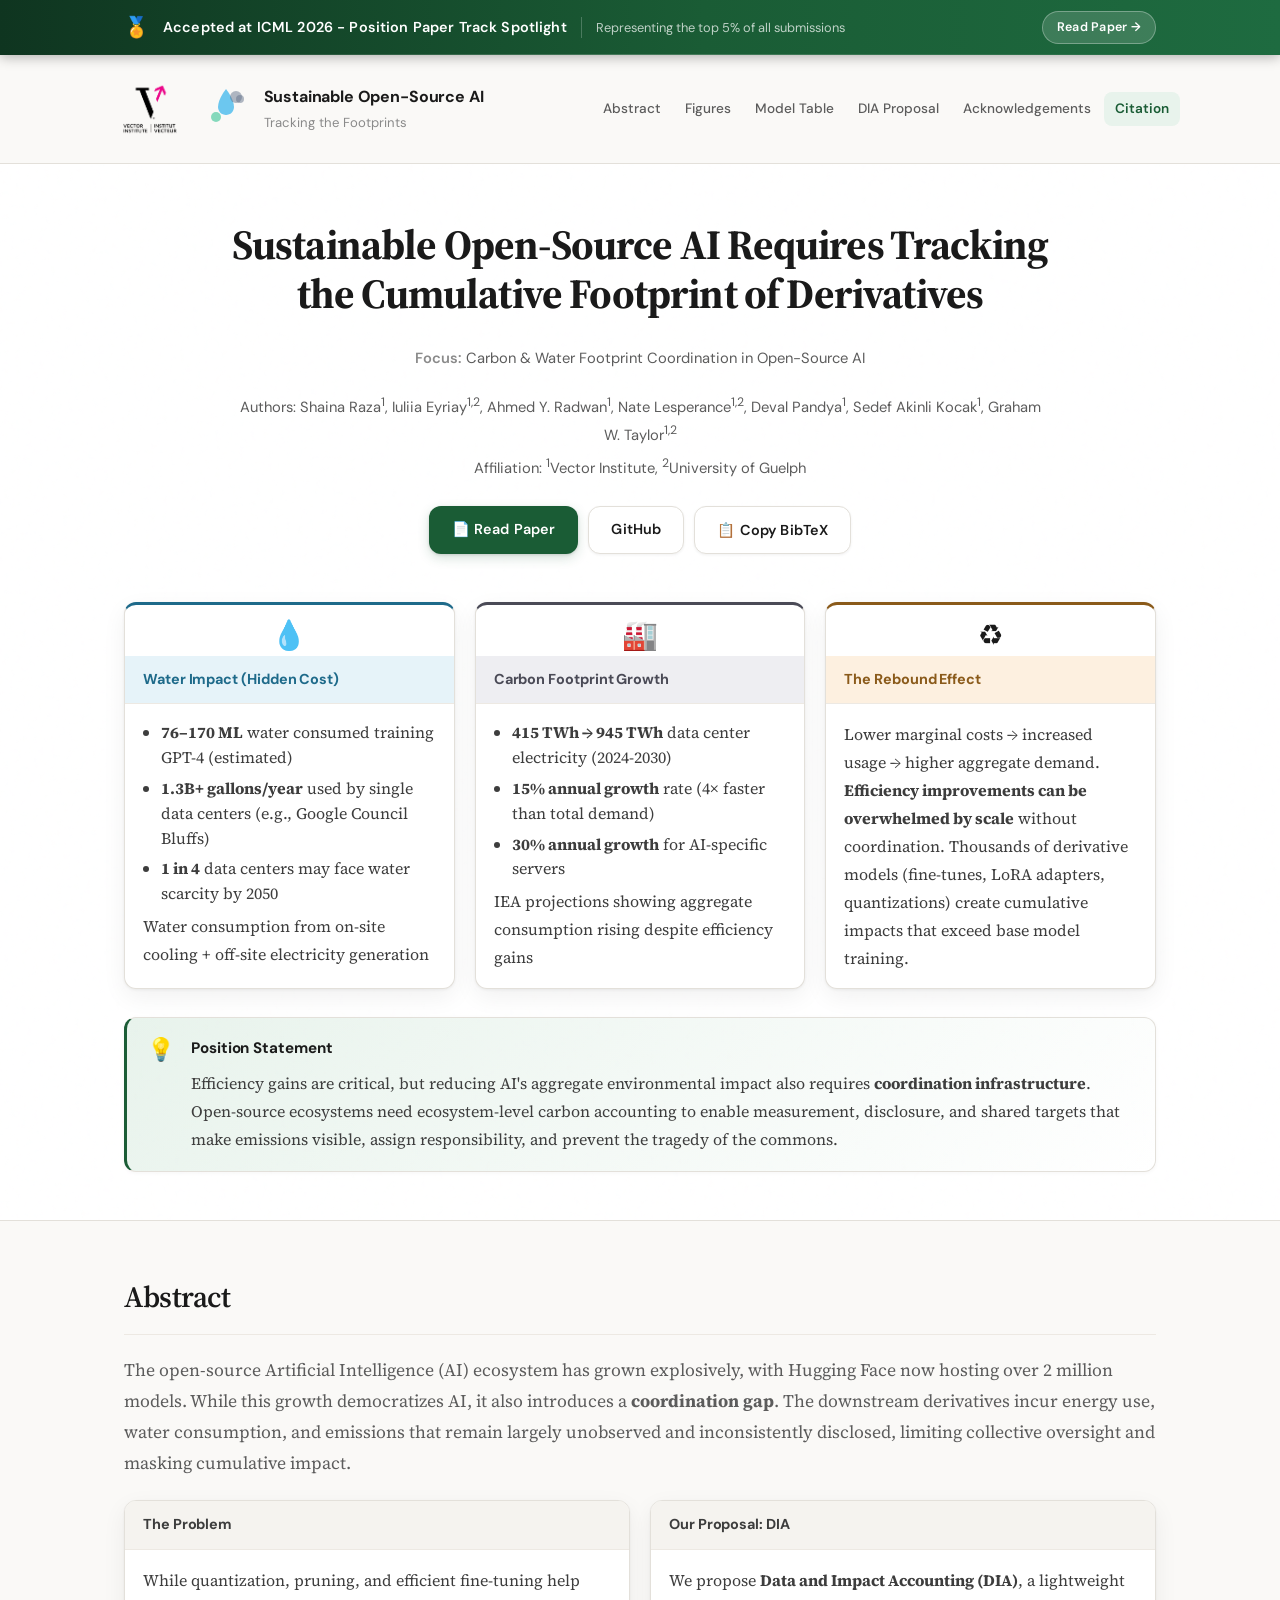
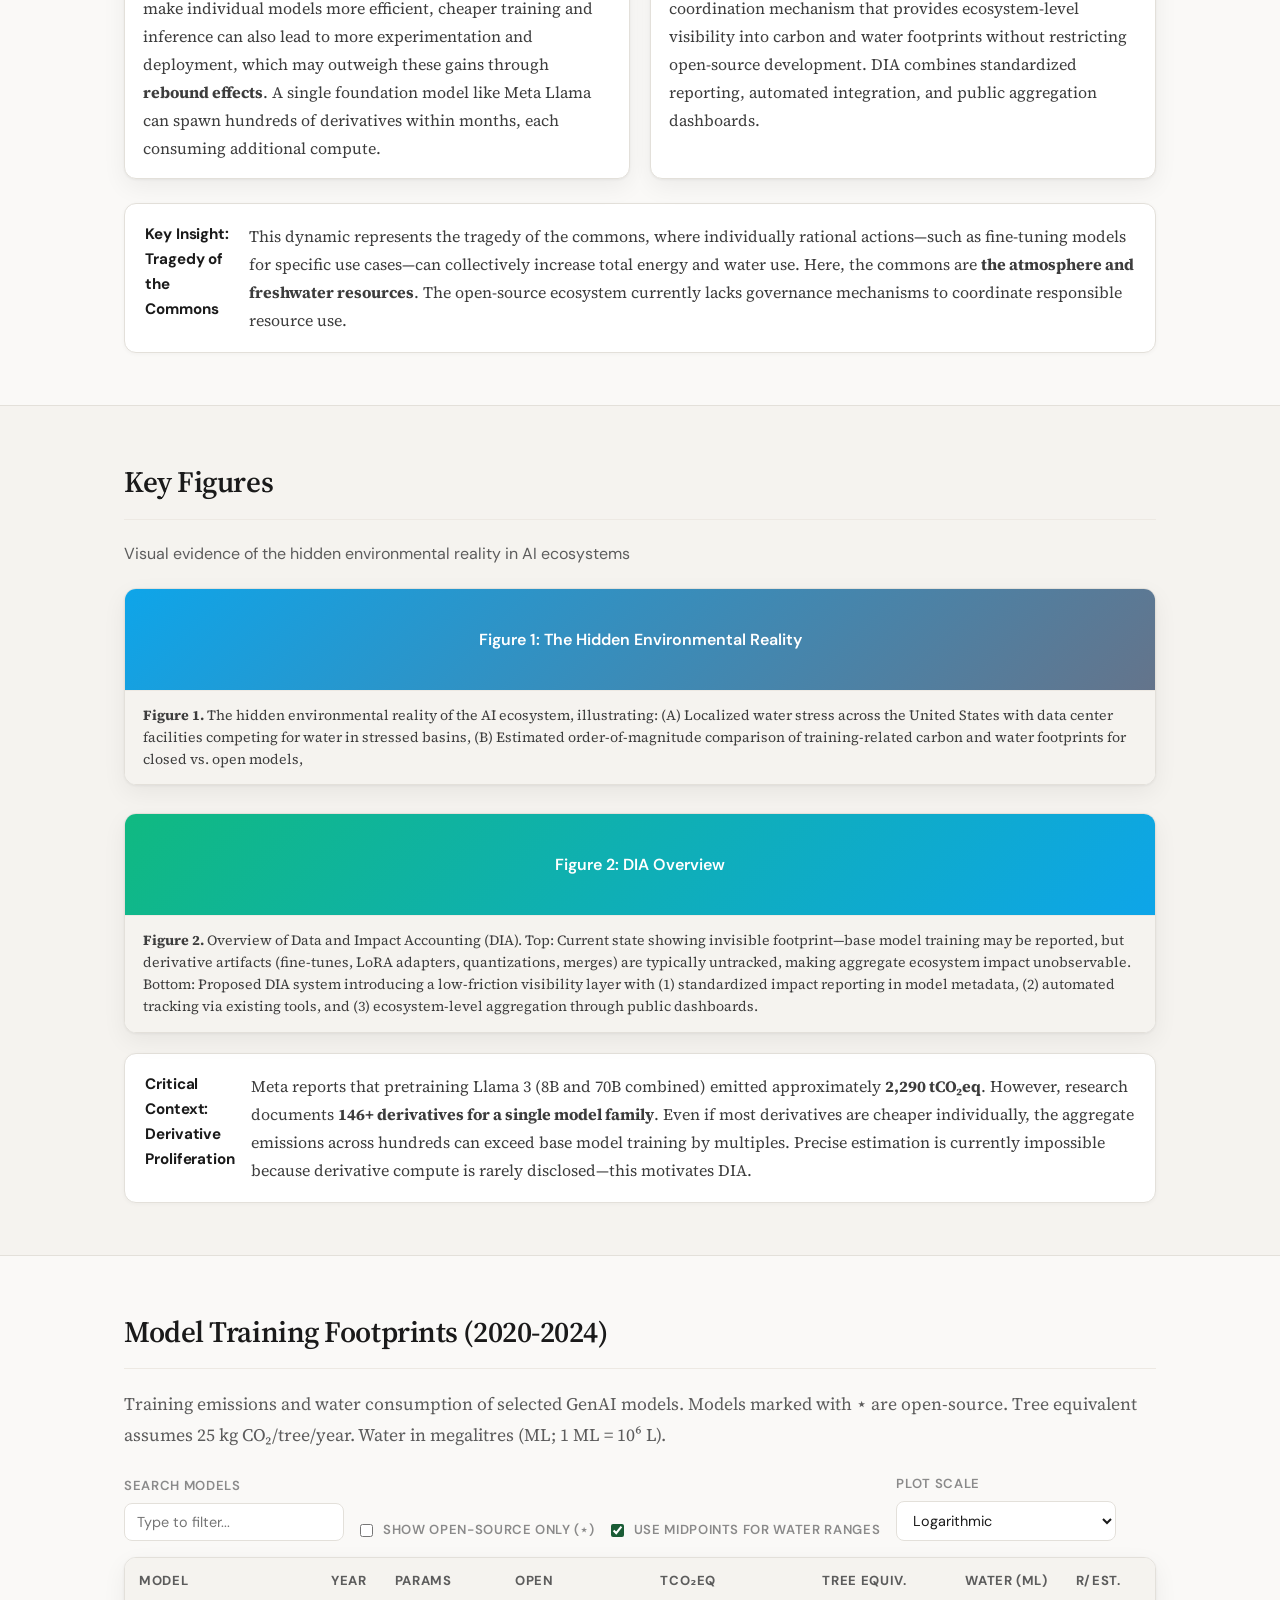
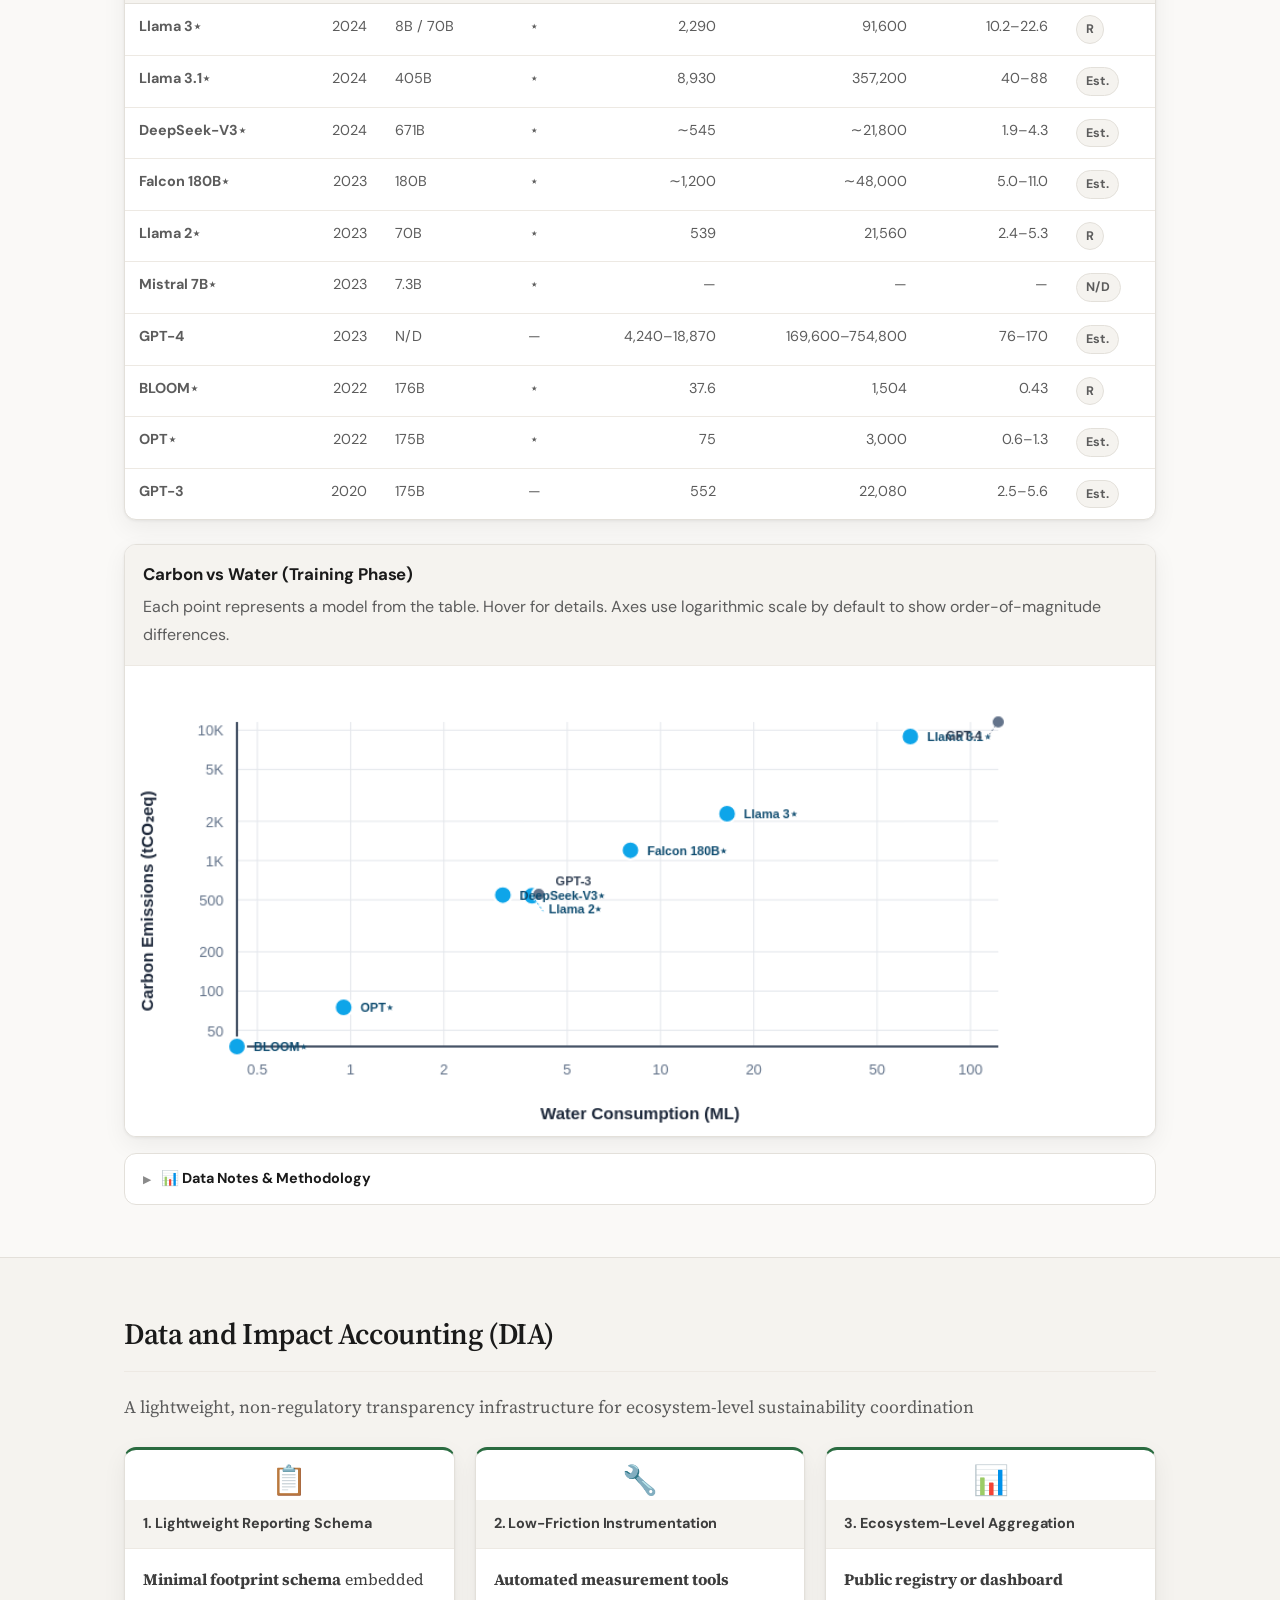
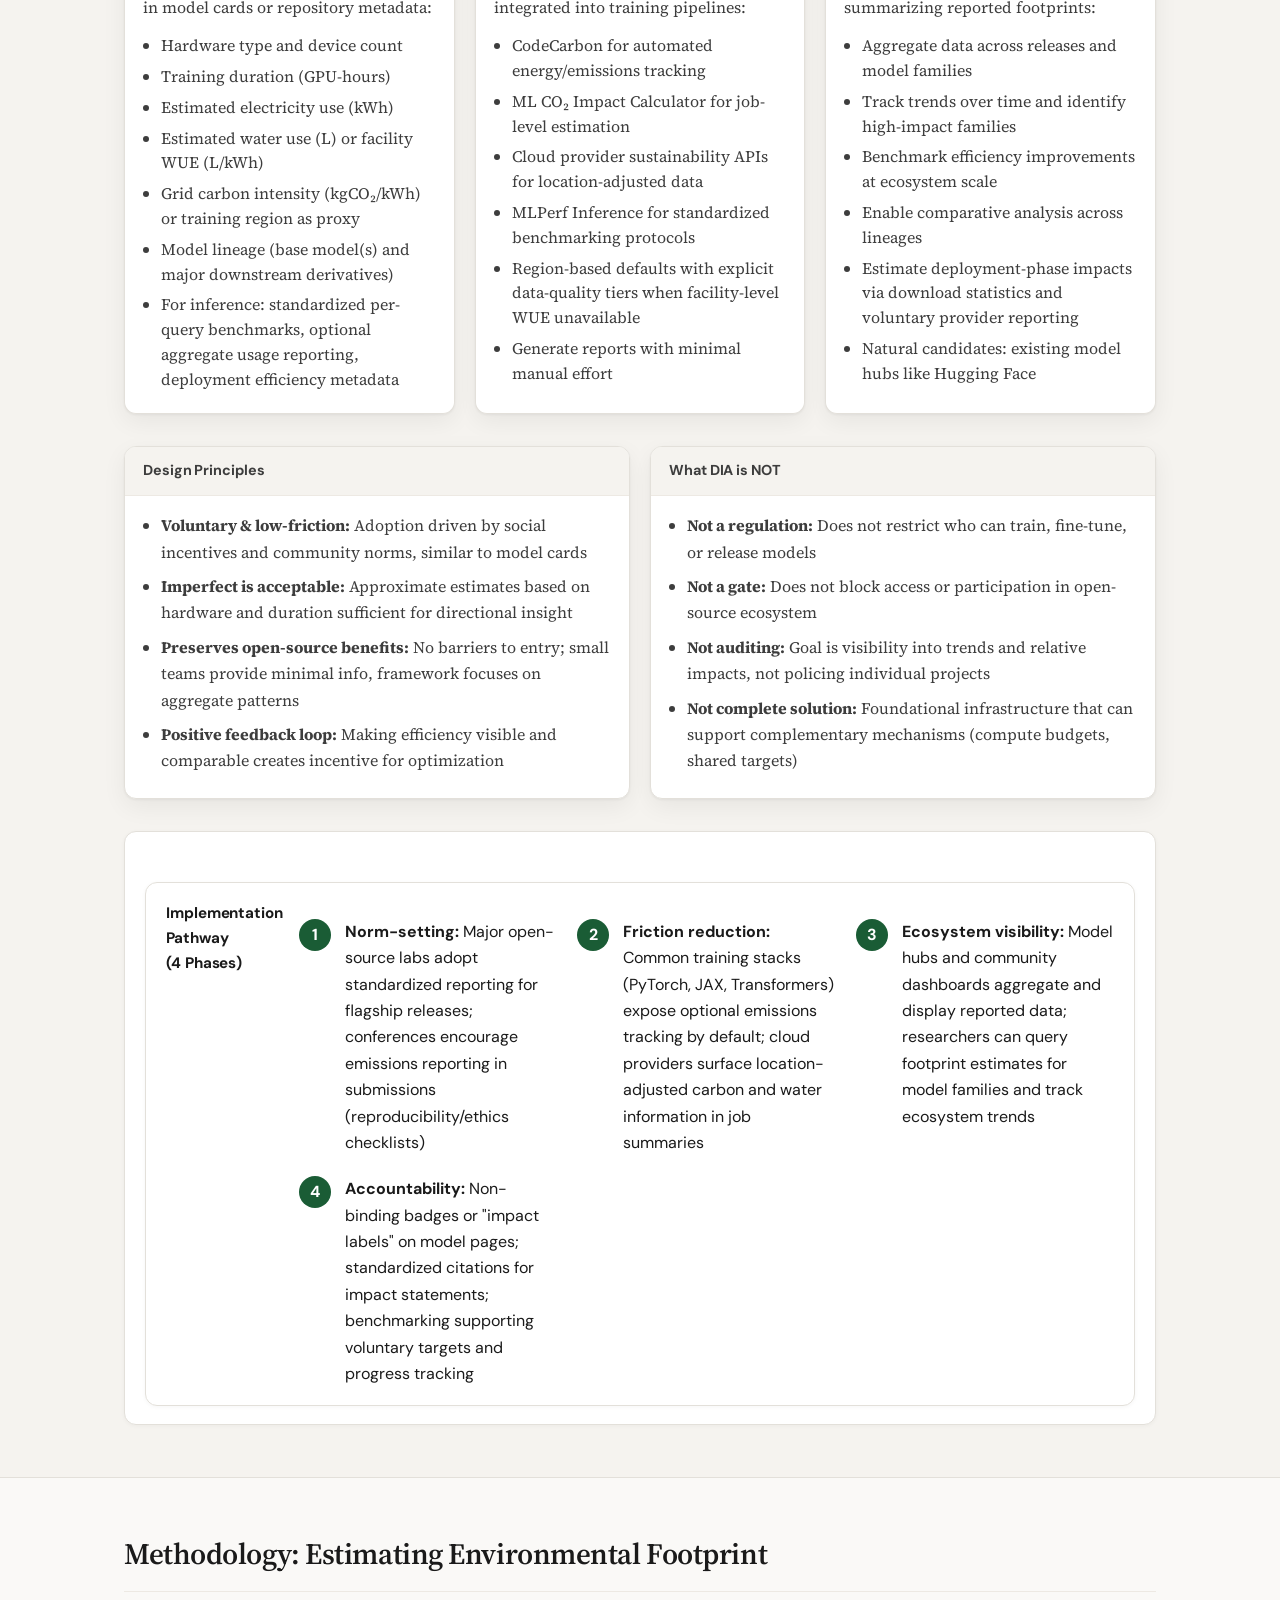
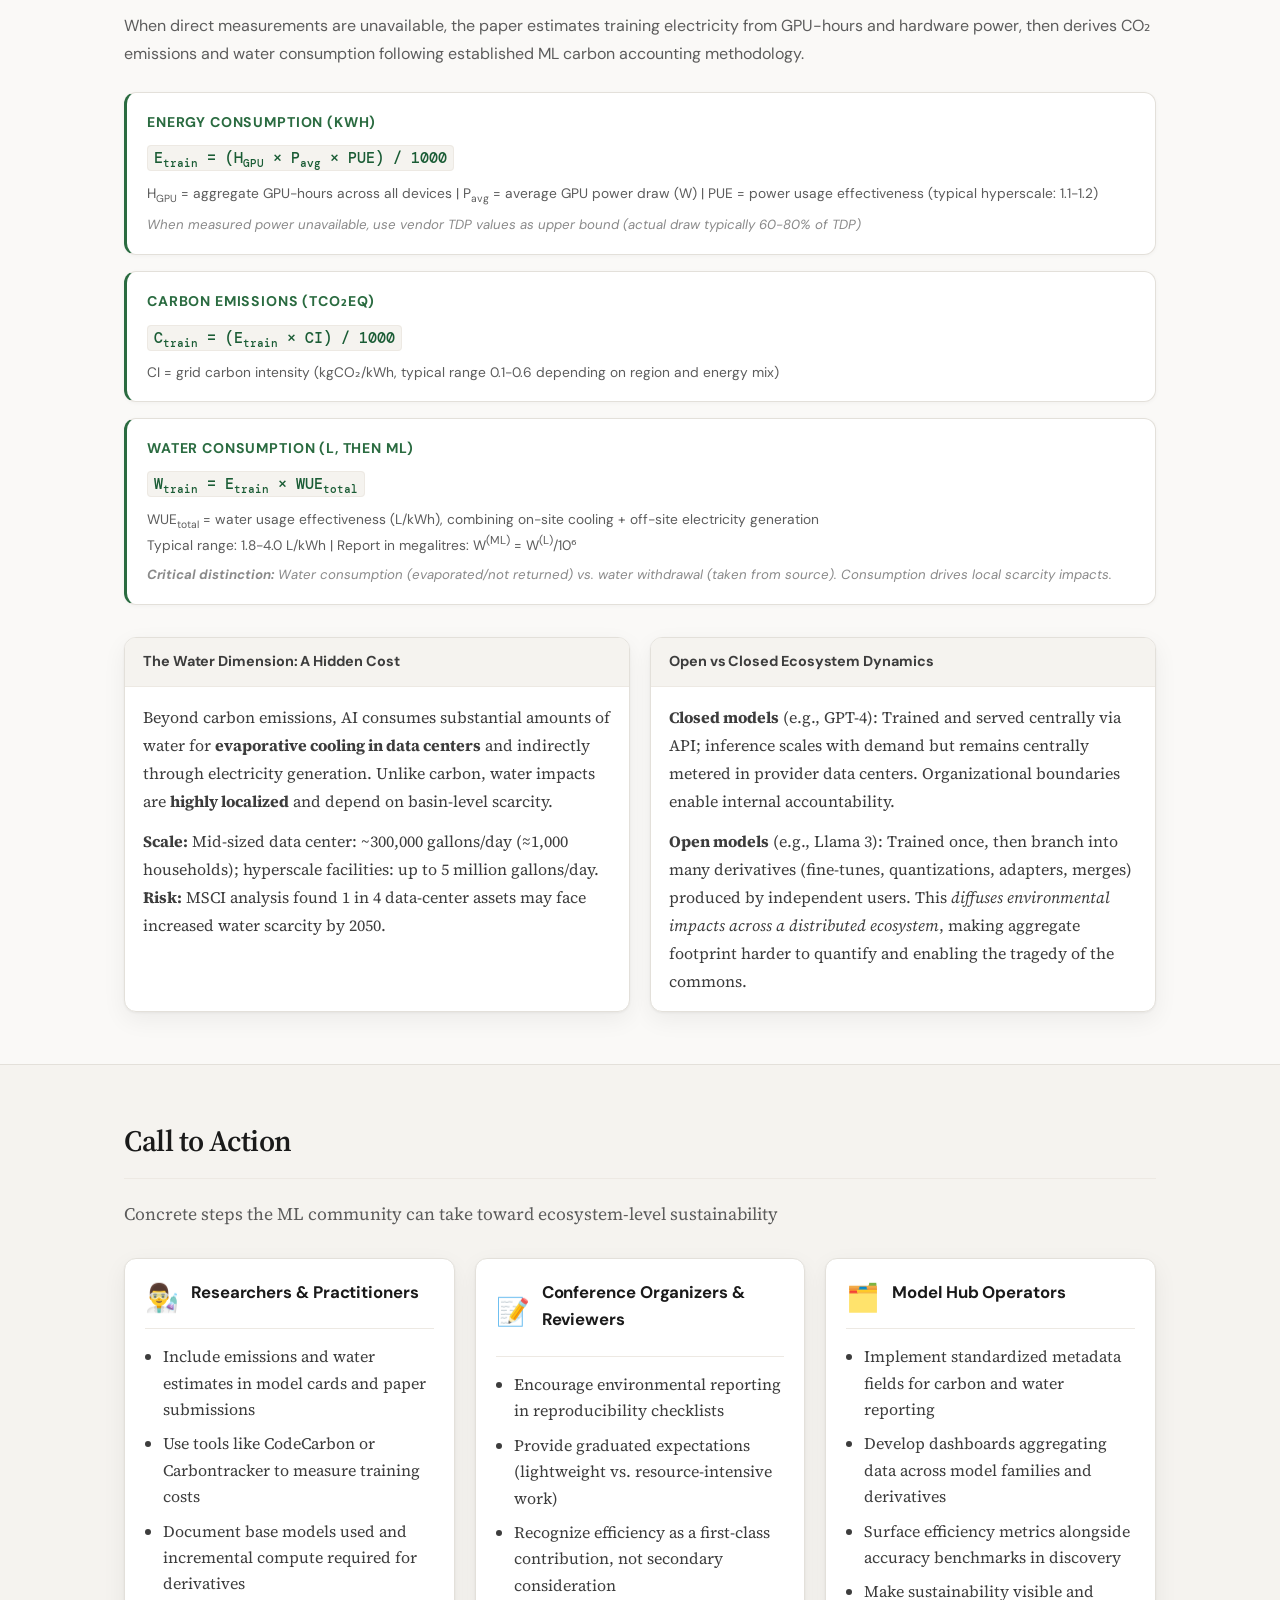
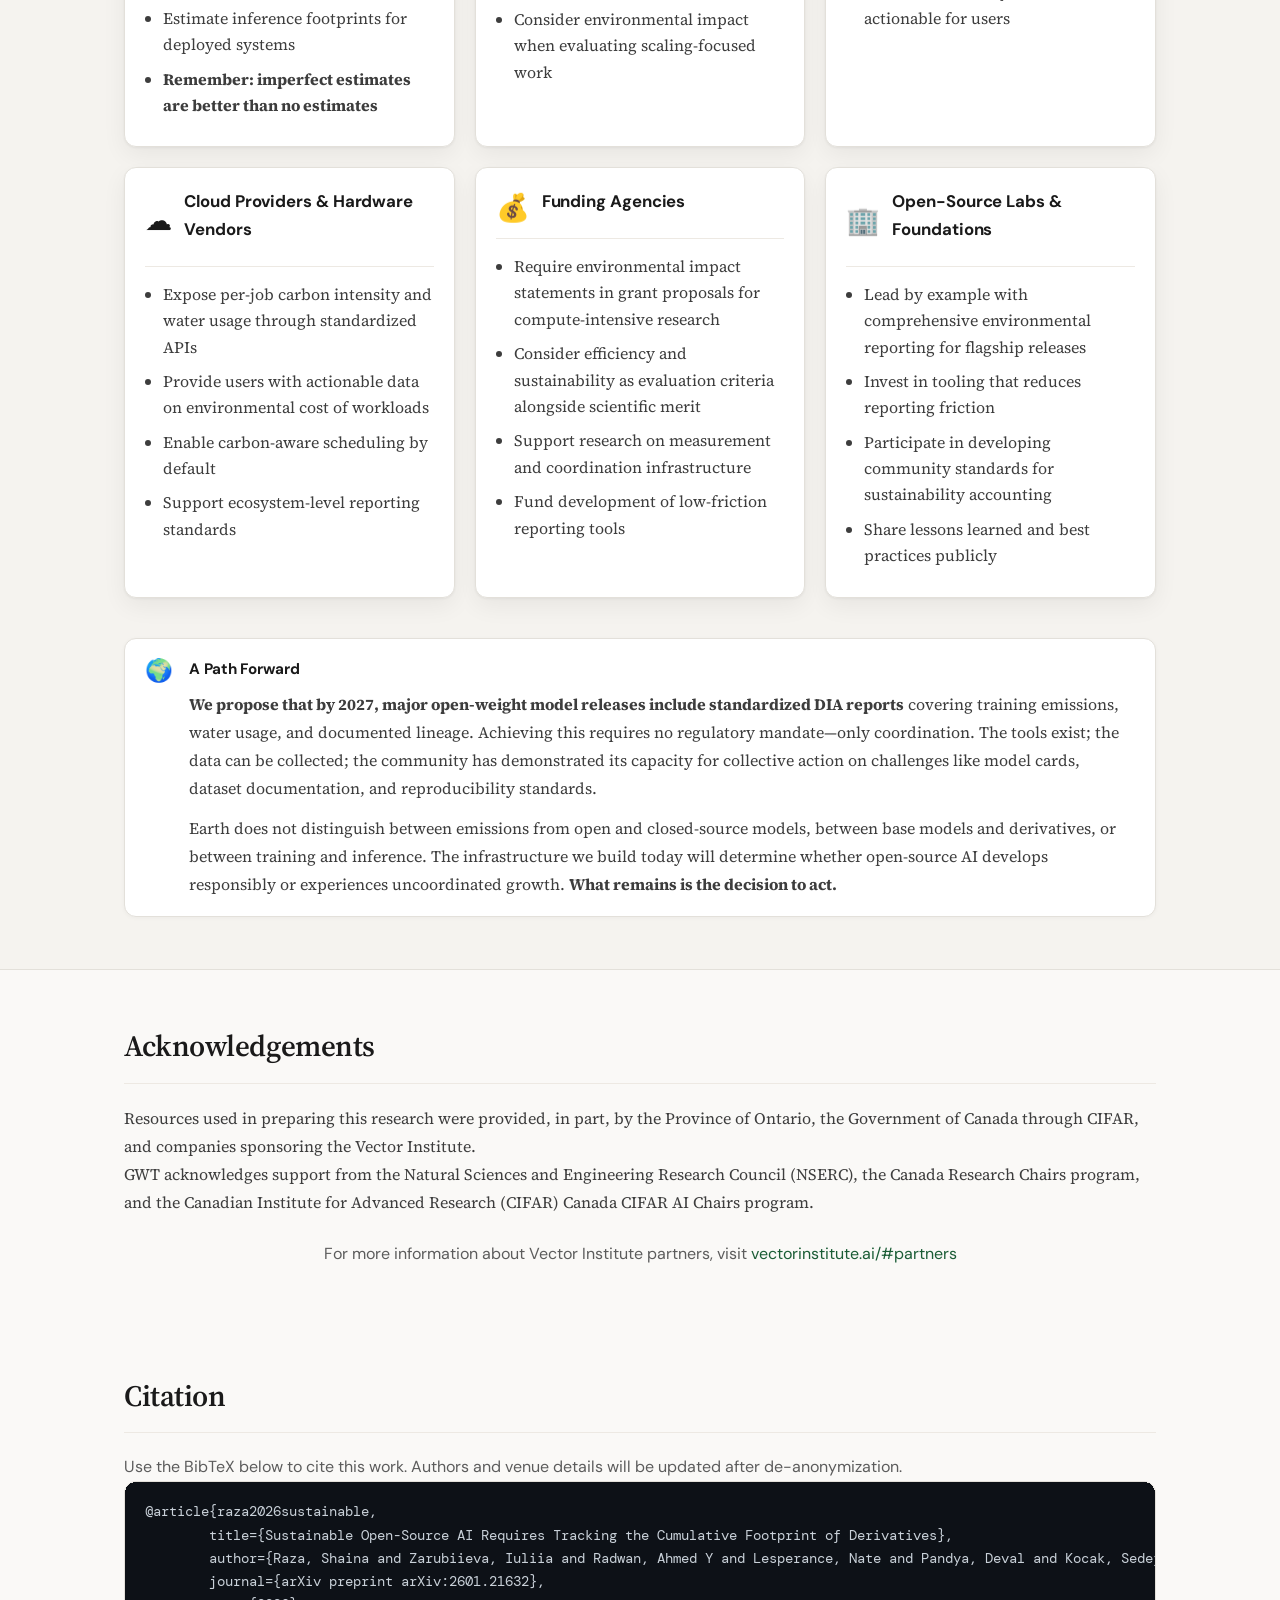
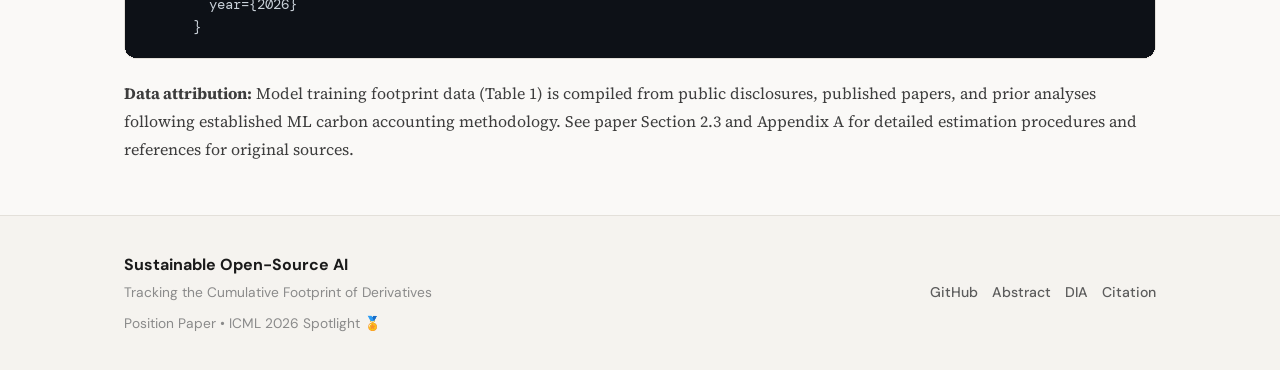
==== commit 4d3796e0: "feat: adding git link to website" ====
--- a/docs/index.html
+++ b/docs/index.html
@@ -71,6 +71,7 @@
           </div>
           <div class="cta-row">
             <a class="btn" href="https://arxiv.org/abs/2601.21632" target="_blank" rel="noopener">📄 Read Paper</a>
+            <a class="btn btn-secondary" href="https://github.com/VectorInstitute/ai-impact-accounting" target="_blank" rel="noopener">GitHub</a>
             <button class="btn btn-secondary" id="copyBibBtn" type="button">📋 Copy BibTeX</button>
           </div>
         </div>
@@ -647,6 +648,7 @@
           <div class="footer-muted" style="margin-top: 8px;">Position Paper • ICML 2026 Spotlight 🏅</div>
         </div>
         <div class="footer-links">
+          <a href="https://github.com/VectorInstitute/ai-impact-accounting" target="_blank" rel="noopener">GitHub</a>
           <a href="#abstract">Abstract</a>
           <a href="#dia">DIA</a>
           <a href="#citation">Citation</a>
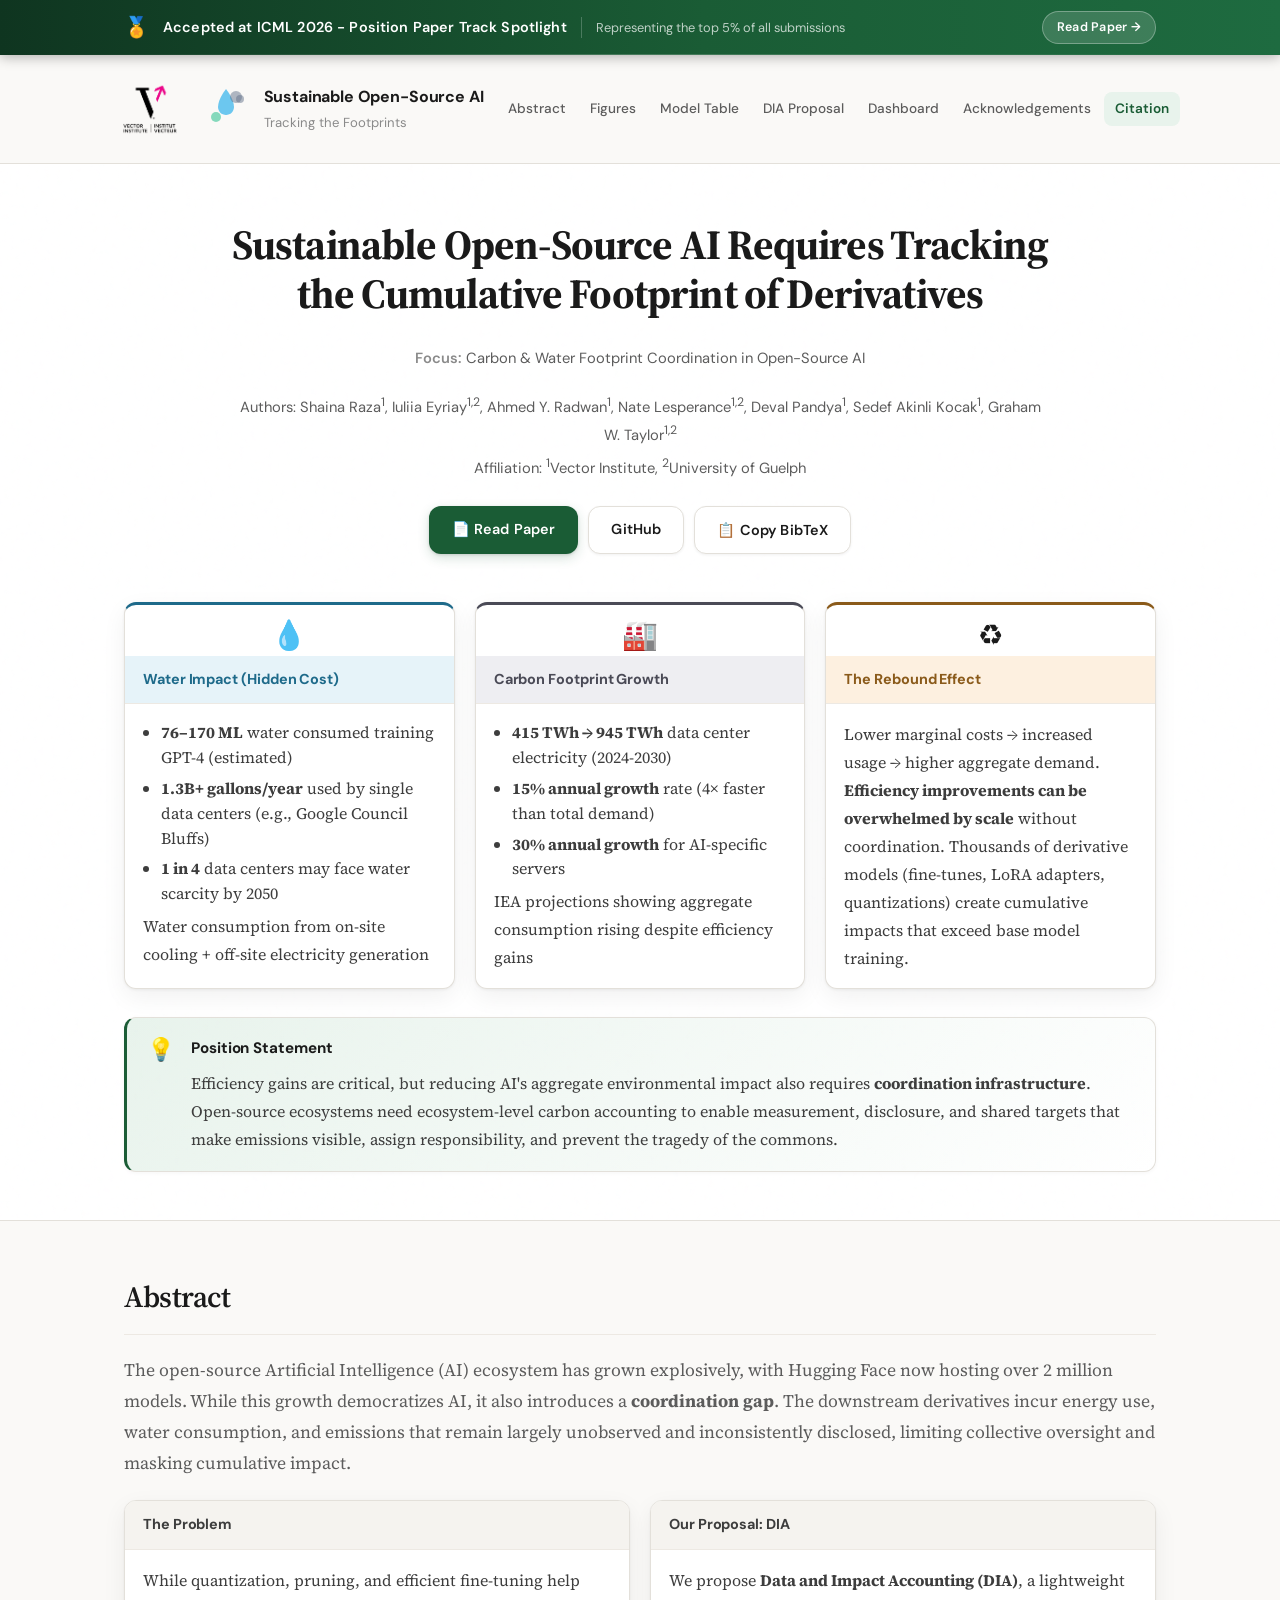
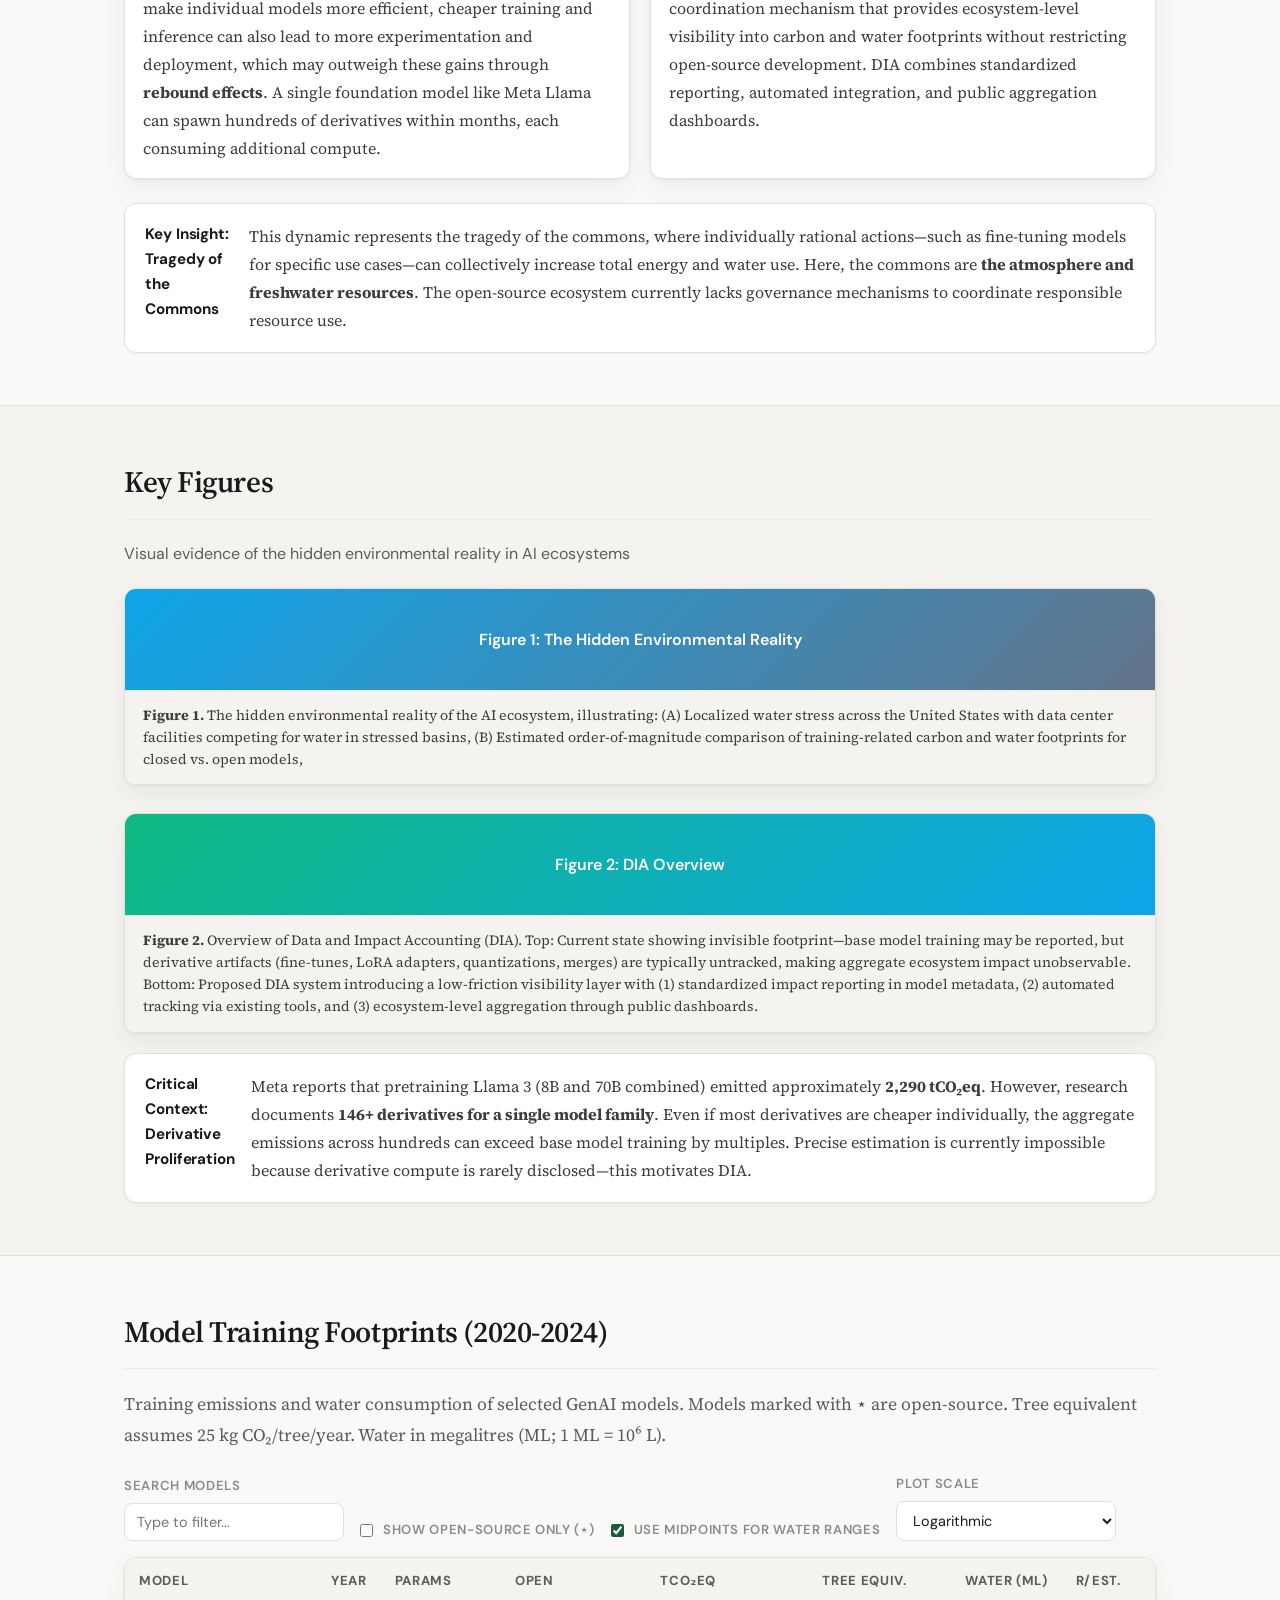
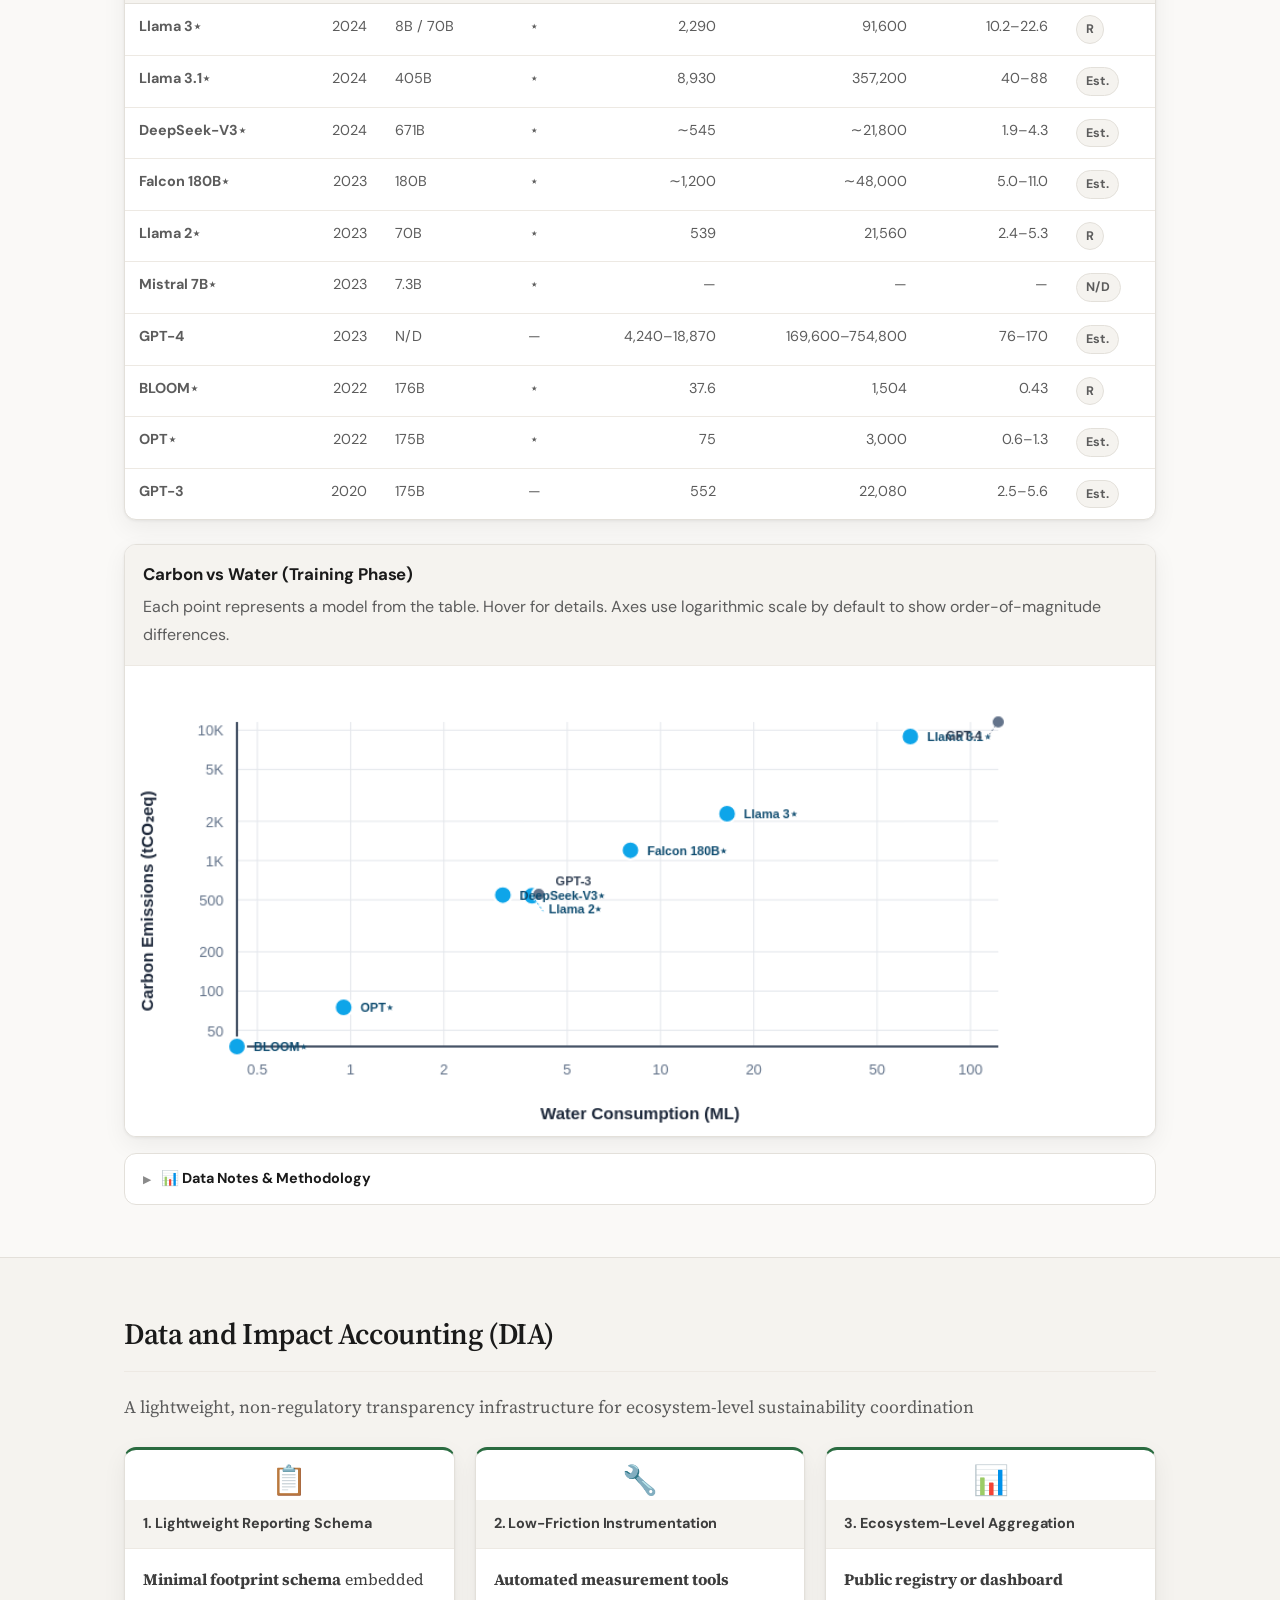
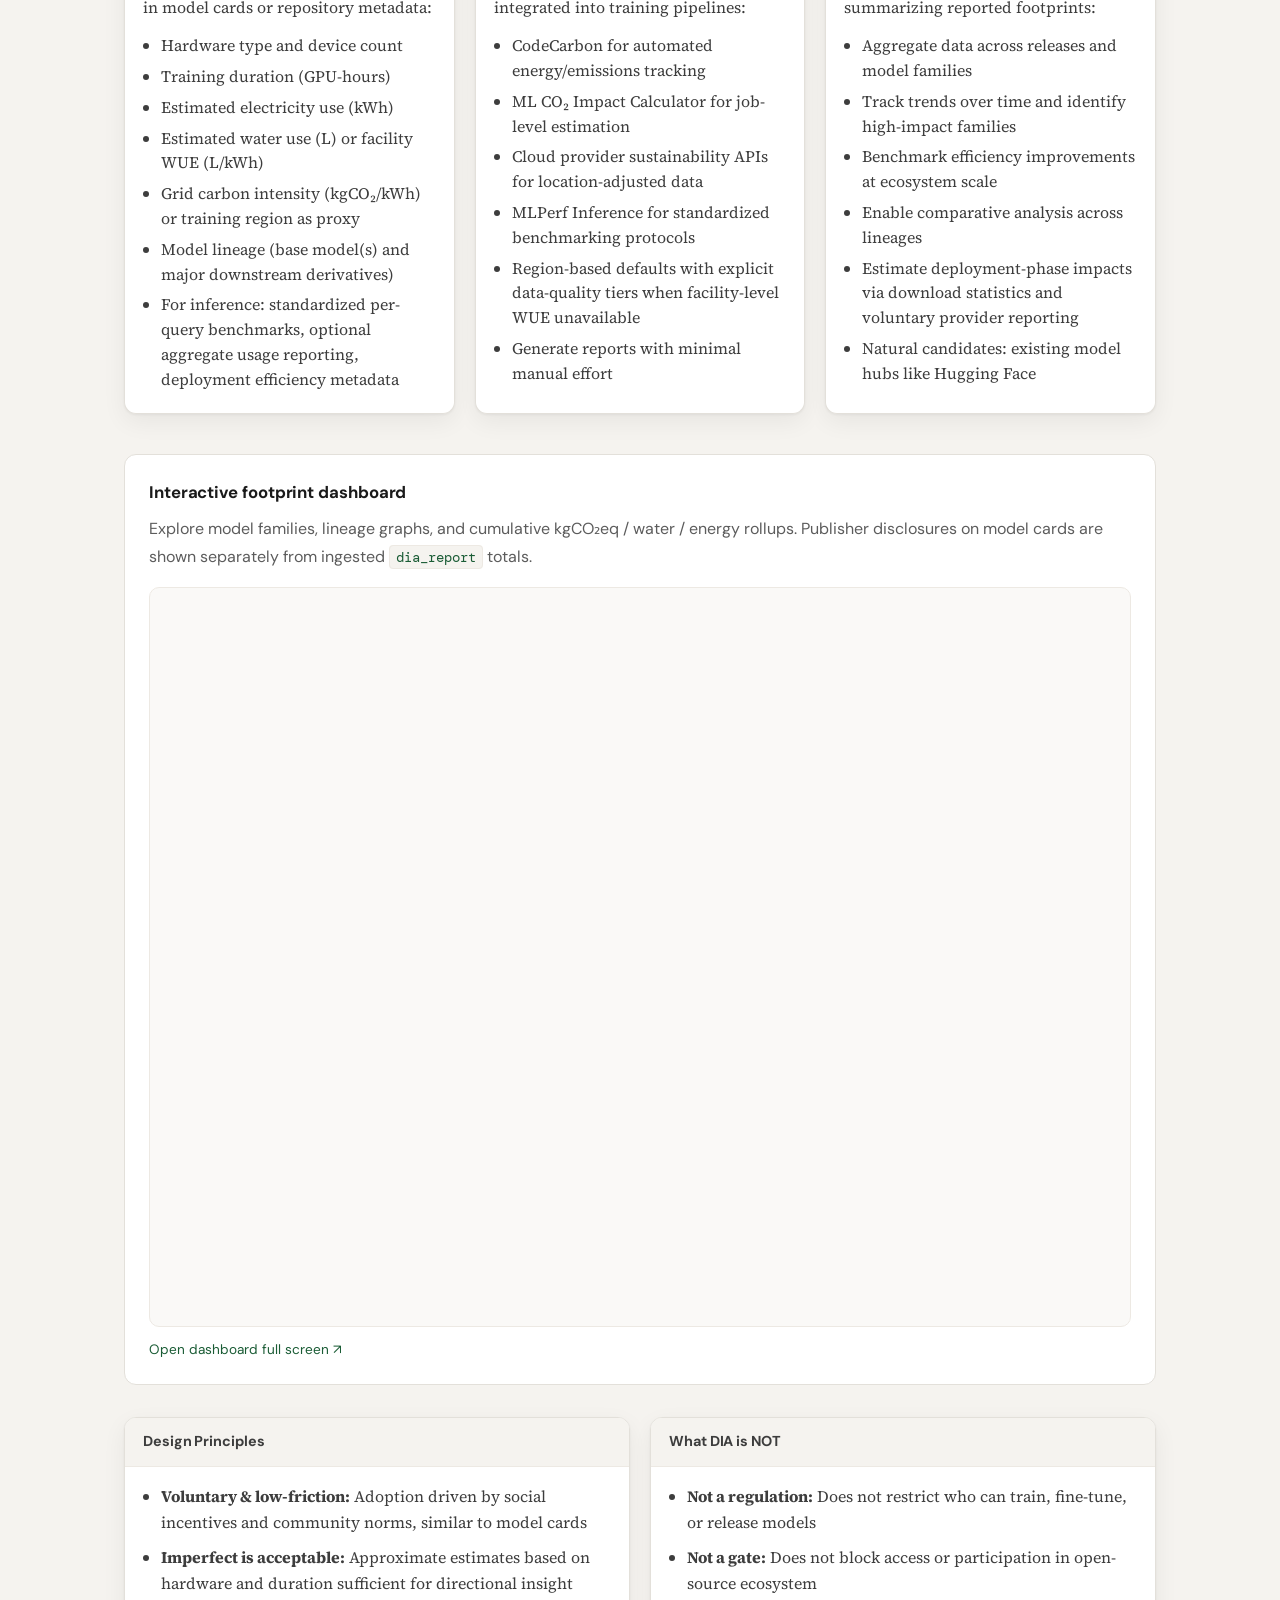
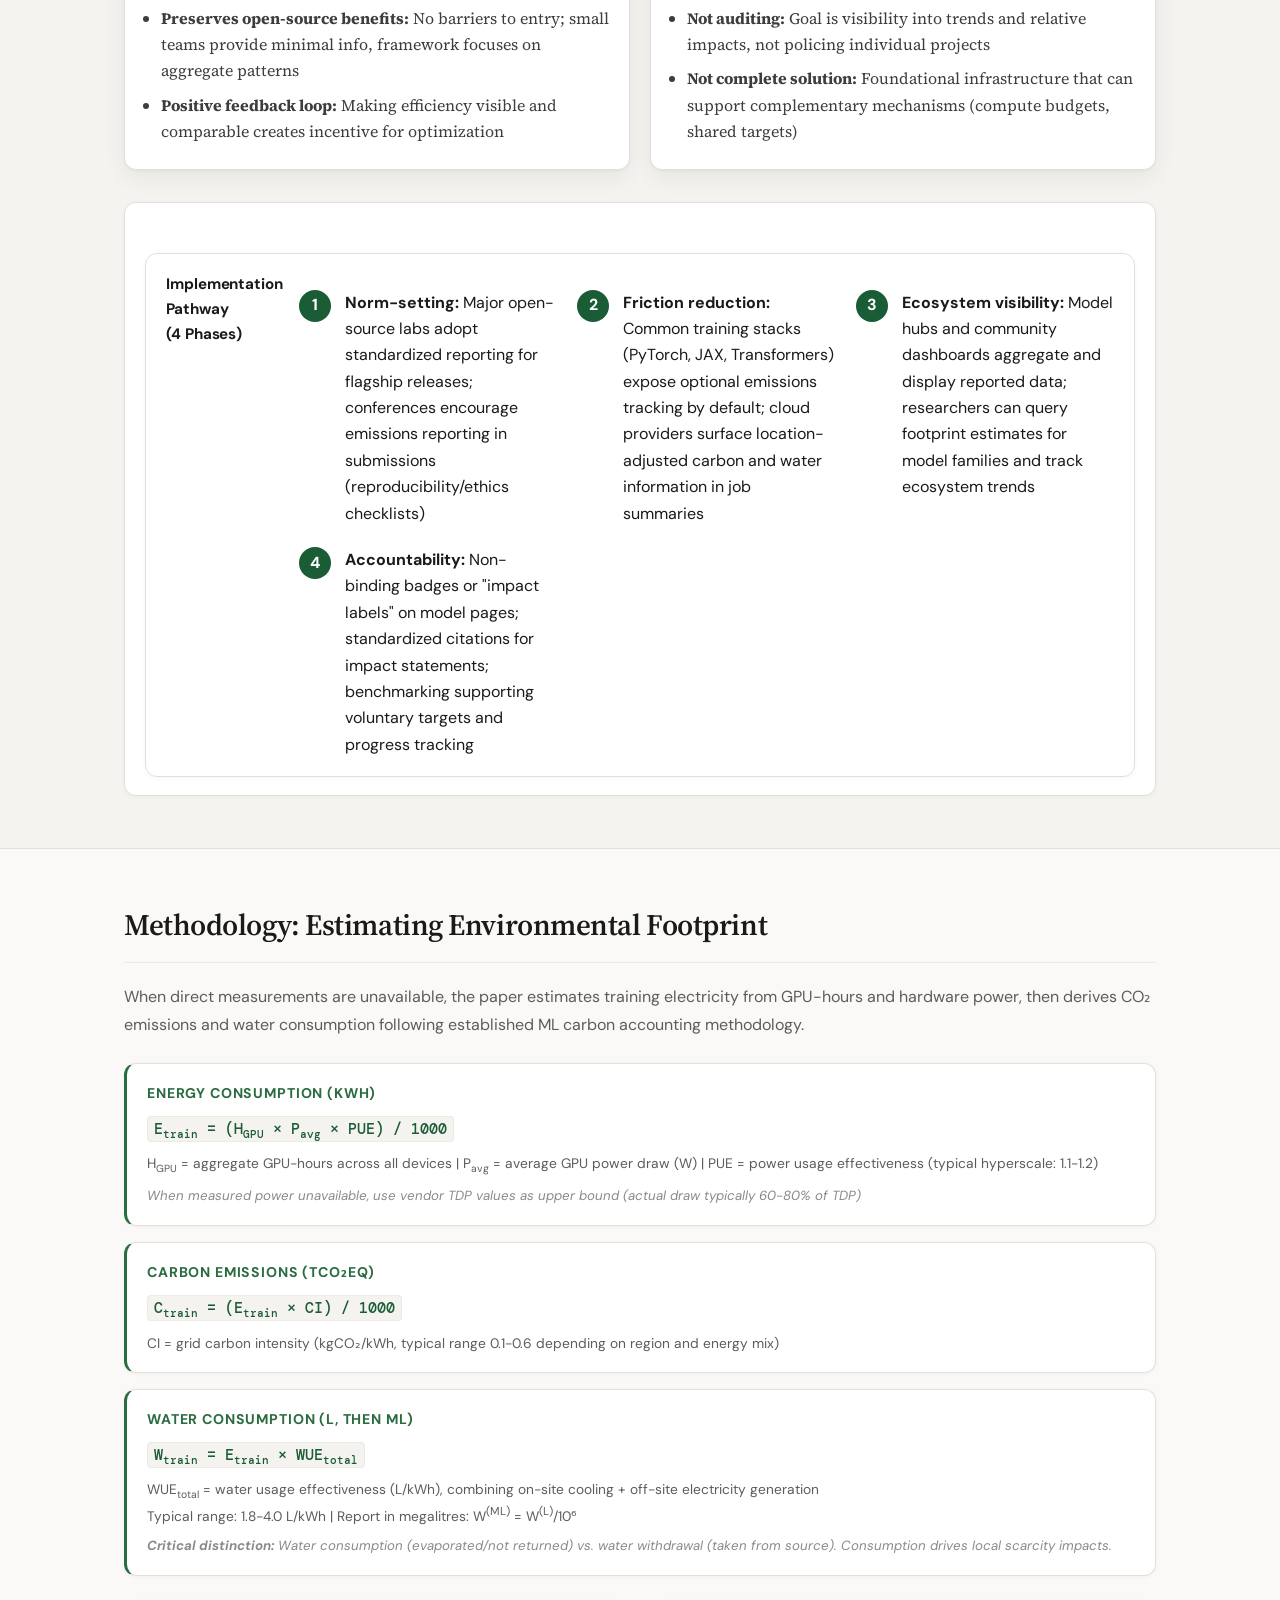
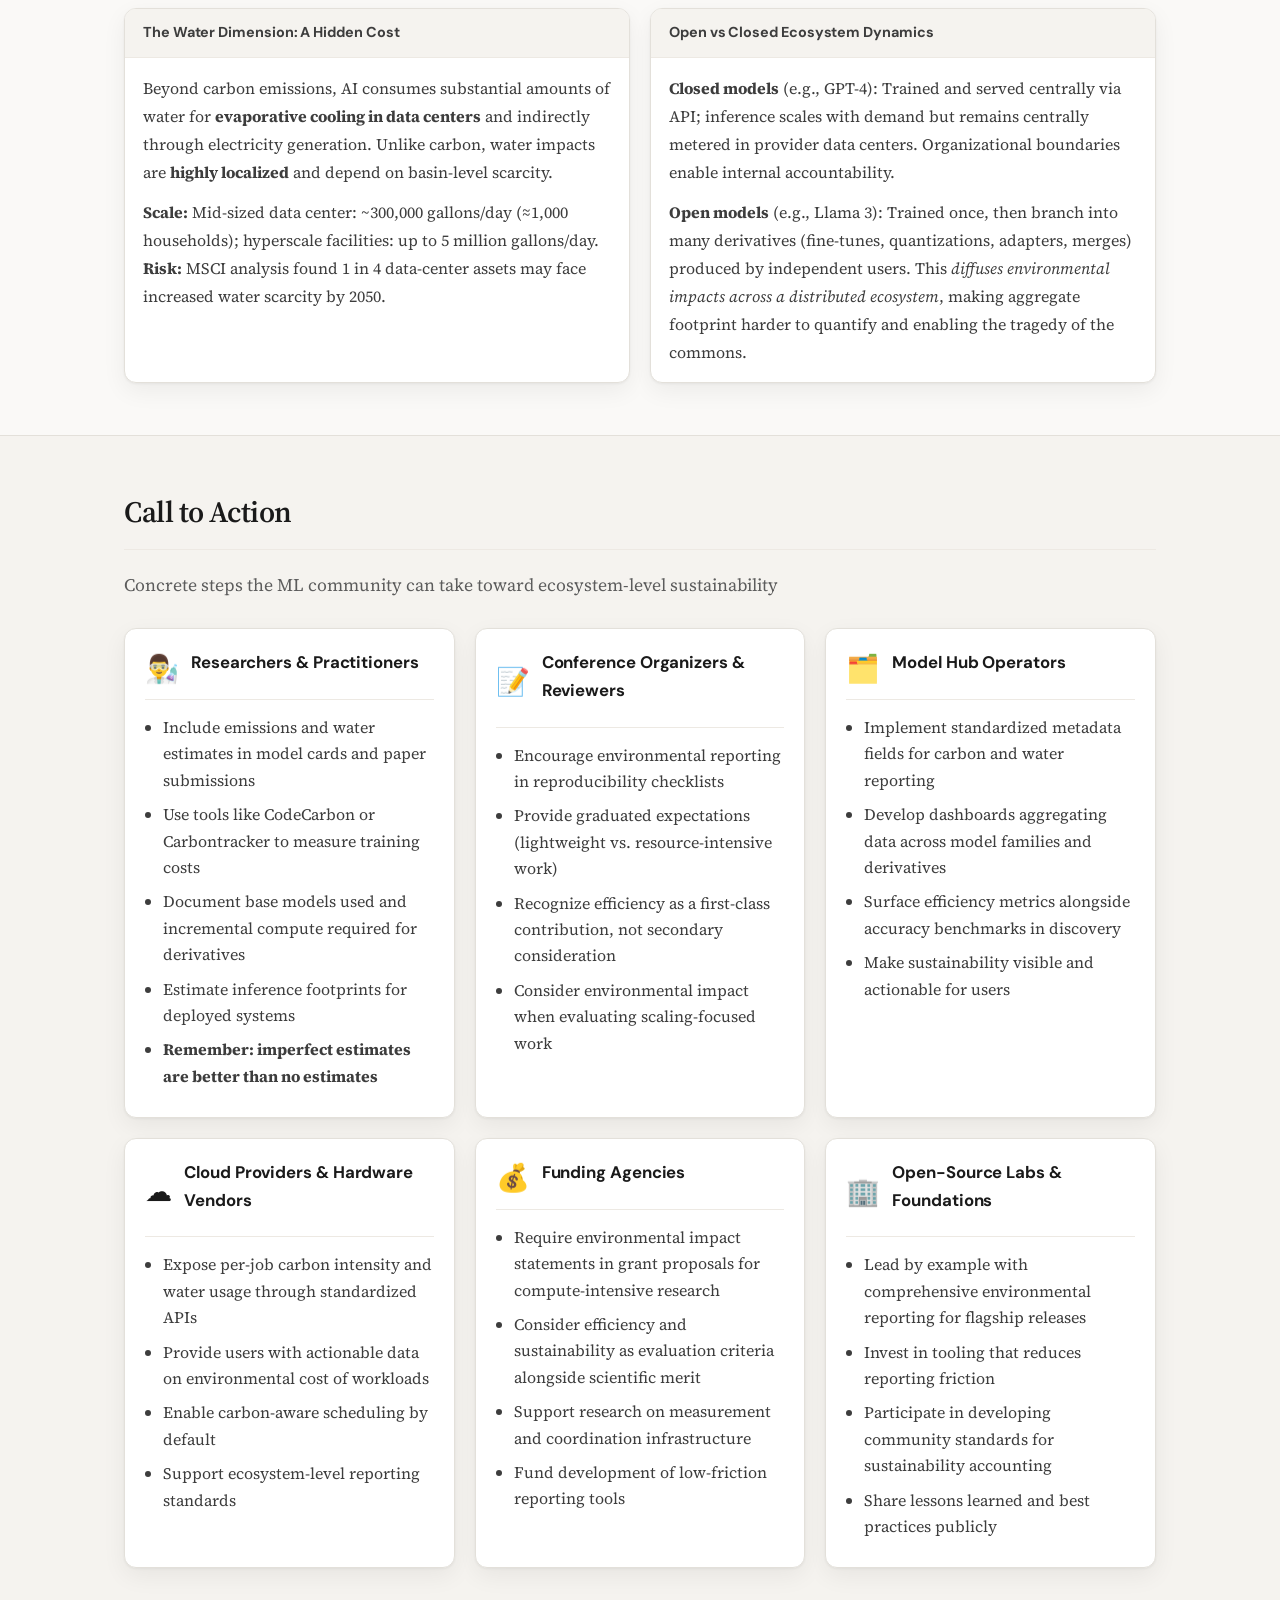
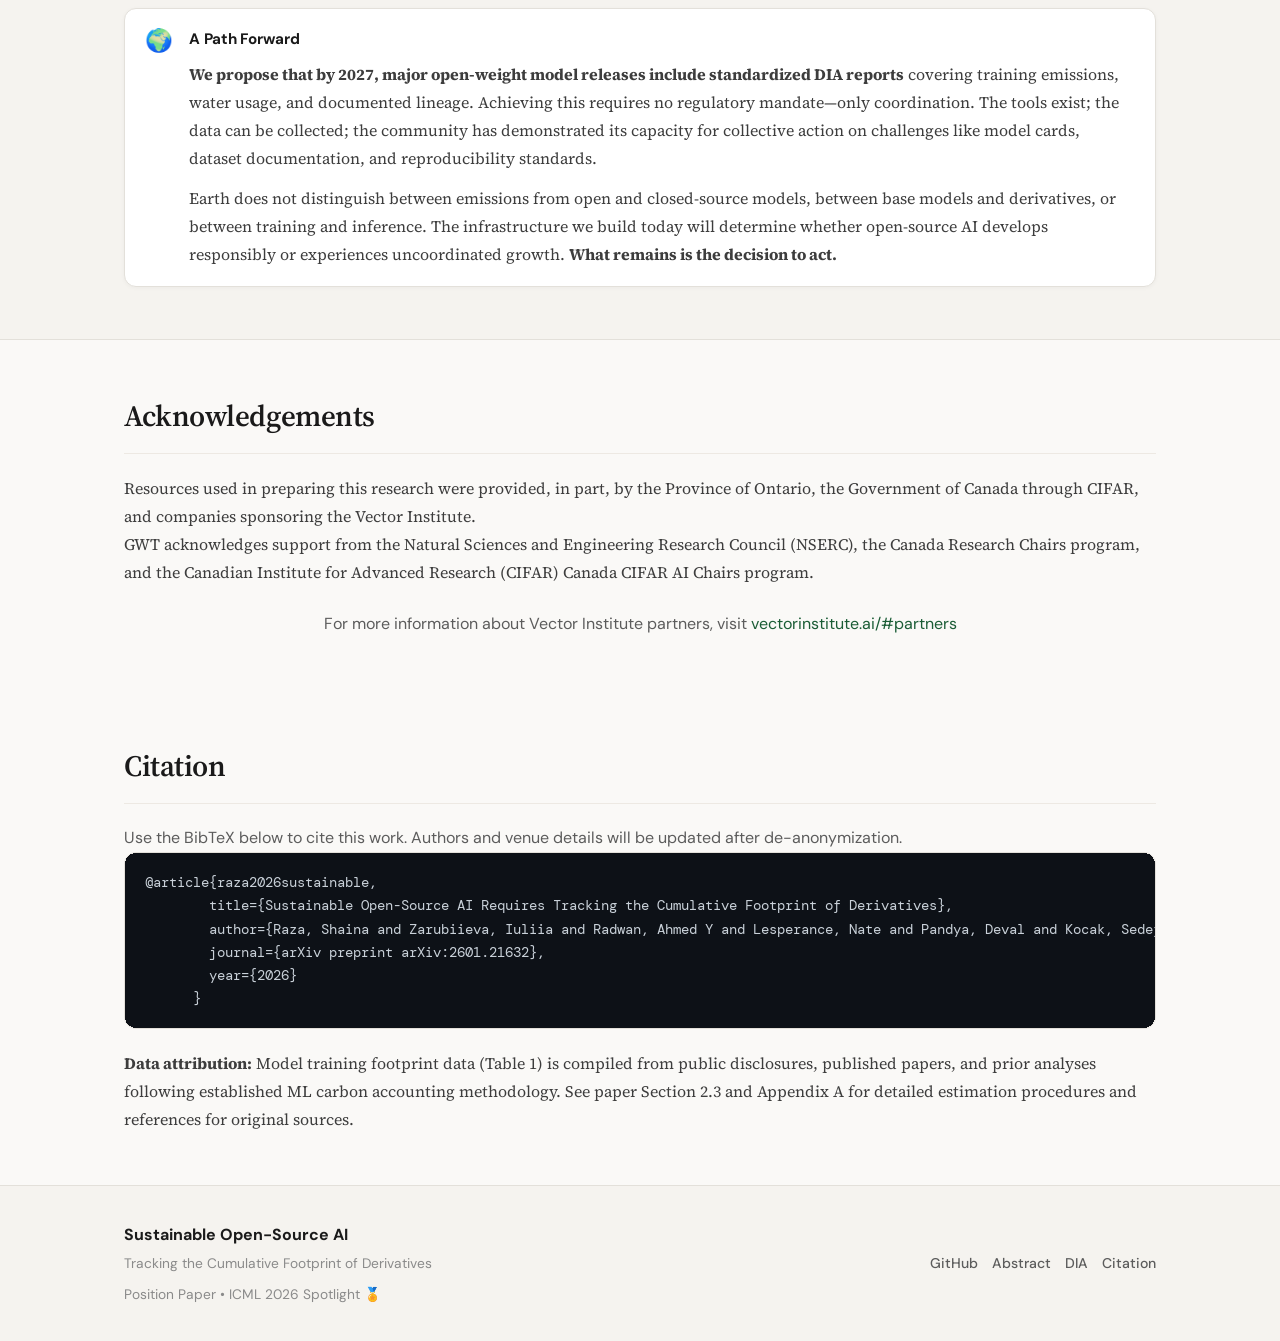
==== commit 86ccad82: "Improve web dashboard UX, large-graph layout, and lab docs. Replace Gradio references with FastAPI s" ====
--- a/docs/index.html
+++ b/docs/index.html
@@ -51,6 +51,7 @@
         <a href="#figures">Figures</a>
         <a href="#table">Model Table</a>
         <a href="#dia">DIA Proposal</a>
+        <a href="#dashboard">Dashboard</a>
         <a href="#acknowledgements">Acknowledgements</a>
         <a href="#citation">Citation</a>
       </nav>
@@ -352,6 +353,26 @@
               </ul>
             </div>
           </div>
+        </div>
+
+        <div id="dashboard" class="dashboard-embed-wrap" style="margin-top: 40px;">
+          <h3 style="margin-bottom: 8px;">Interactive footprint dashboard</h3>
+          <p class="muted" style="margin-bottom: 16px;">
+            Explore model families, lineage graphs, and cumulative kgCO₂eq / water / energy rollups.
+            Publisher disclosures on model cards are shown separately from ingested <code>dia_report</code> totals.
+          </p>
+          <div class="dashboard-embed">
+            <iframe
+              src="https://huggingface.co/spaces/DIA-MVP/dia-dashboard?embed=1"
+              title="DIA footprint dashboard"
+              loading="lazy"
+              referrerpolicy="no-referrer-when-downgrade"
+              allow="fullscreen"
+            ></iframe>
+          </div>
+          <p class="fineprint" style="margin-top: 12px;">
+            <a href="https://huggingface.co/spaces/DIA-MVP/dia-dashboard" target="_blank" rel="noopener">Open dashboard full screen ↗</a>
+          </p>
         </div>
 
         <div class="two-col" style="margin-top: 32px;">
--- a/docs/style.css
+++ b/docs/style.css
@@ -475,6 +475,38 @@
   line-height: 1.75;
 }
 
+.dashboard-embed-wrap {
+  padding: 24px;
+  border: 1px solid var(--line);
+  border-radius: 12px;
+  background: var(--bg-paper);
+}
+
+.dashboard-embed {
+  position: relative;
+  width: 100%;
+  min-height: 720px;
+  border: 1px solid var(--line-soft);
+  border-radius: 10px;
+  overflow: hidden;
+  background: #faf9f7;
+}
+
+.dashboard-embed iframe {
+  display: block;
+  width: 100%;
+  height: min(82vh, 900px);
+  min-height: 720px;
+  border: 0;
+}
+
+@media (max-width: 720px) {
+  .dashboard-embed iframe {
+    min-height: 560px;
+    height: 70vh;
+  }
+}
+
 .muted { color: var(--muted); font-family: var(--font-sans); }
 .fineprint {
   color: var(--subtle);
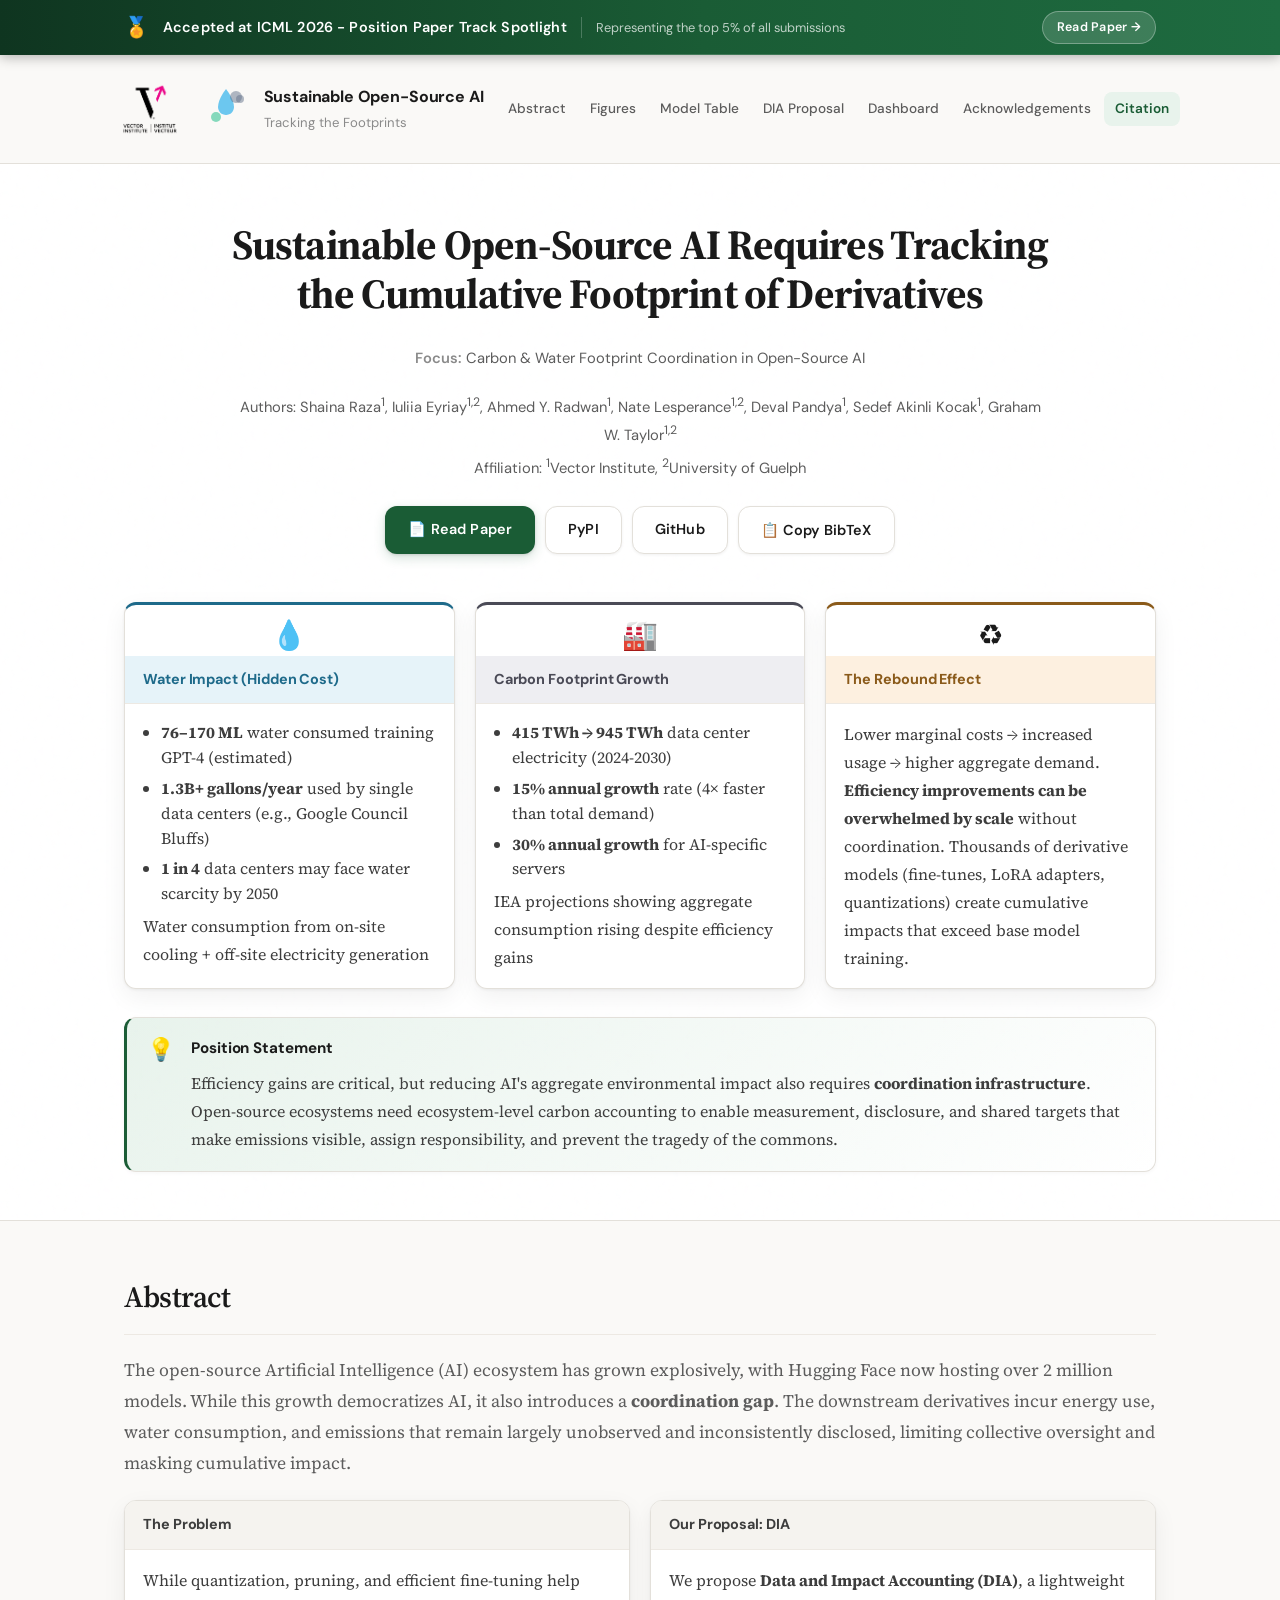
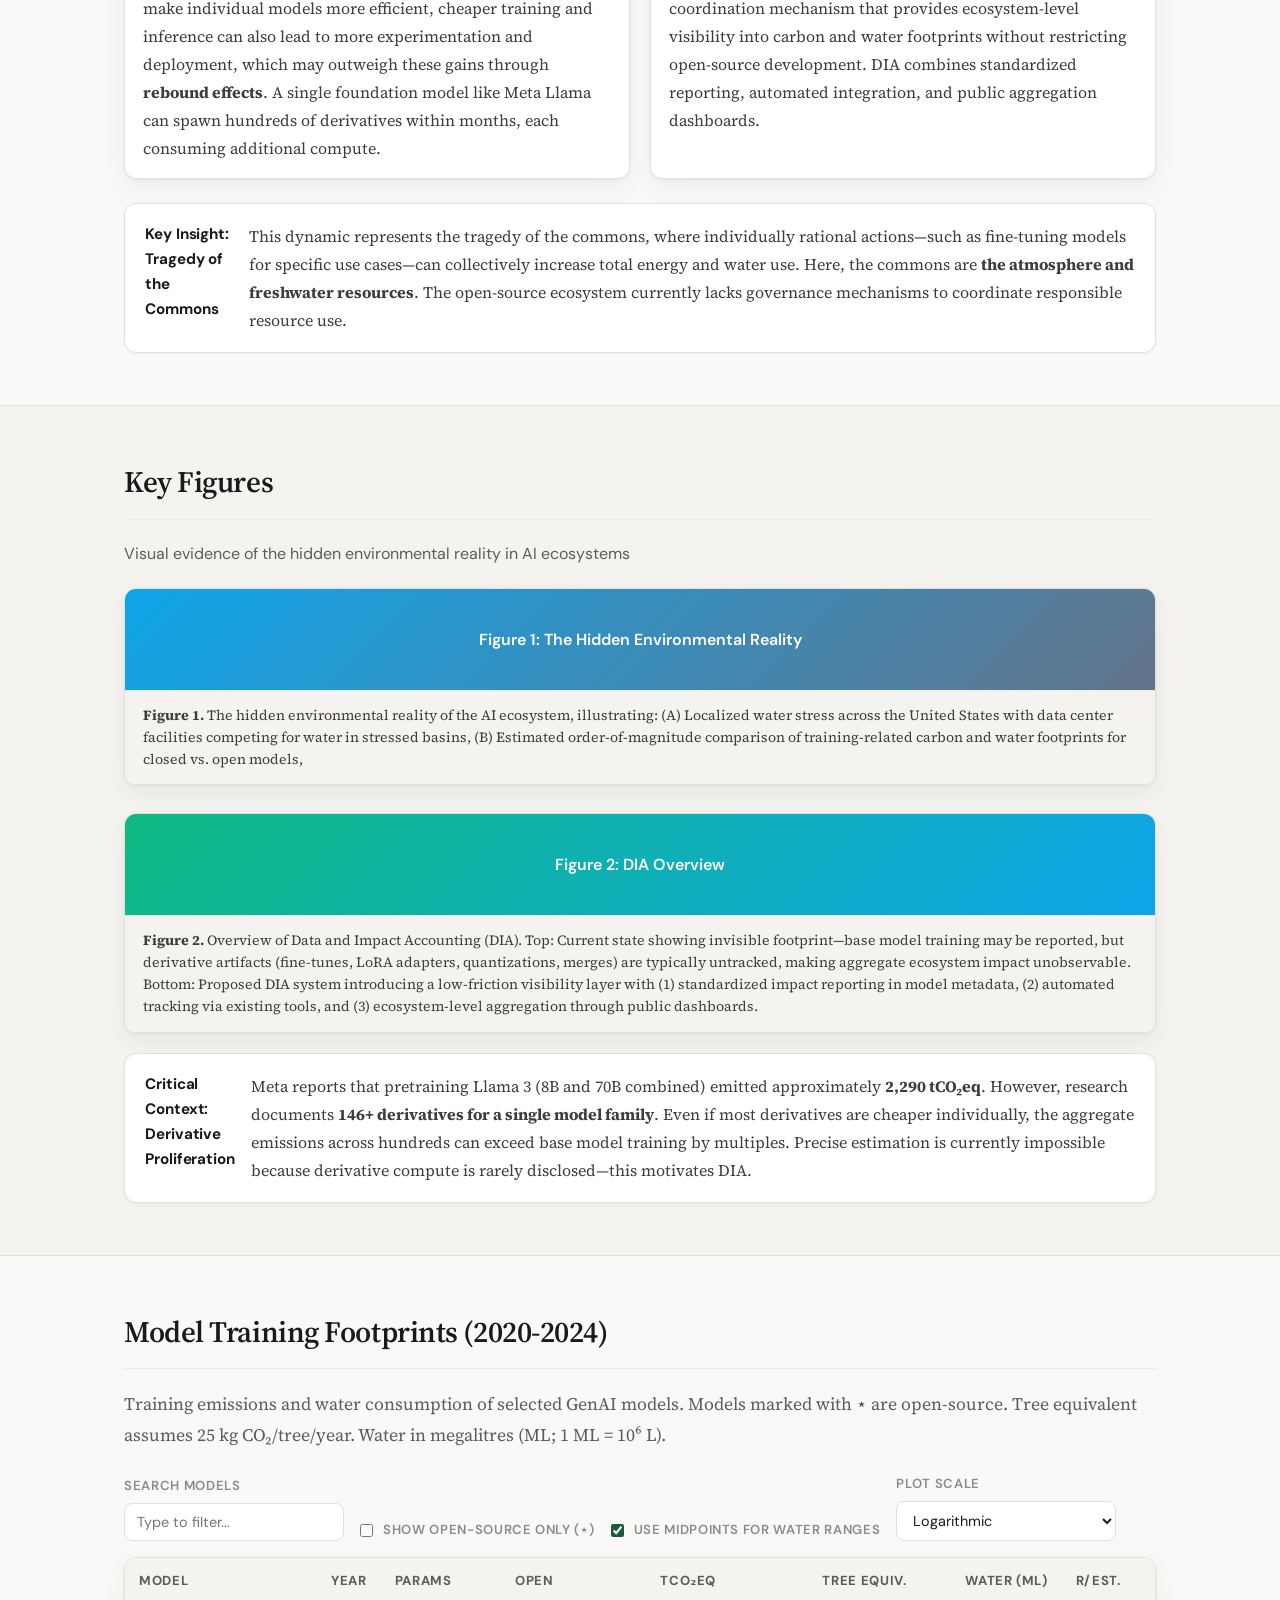
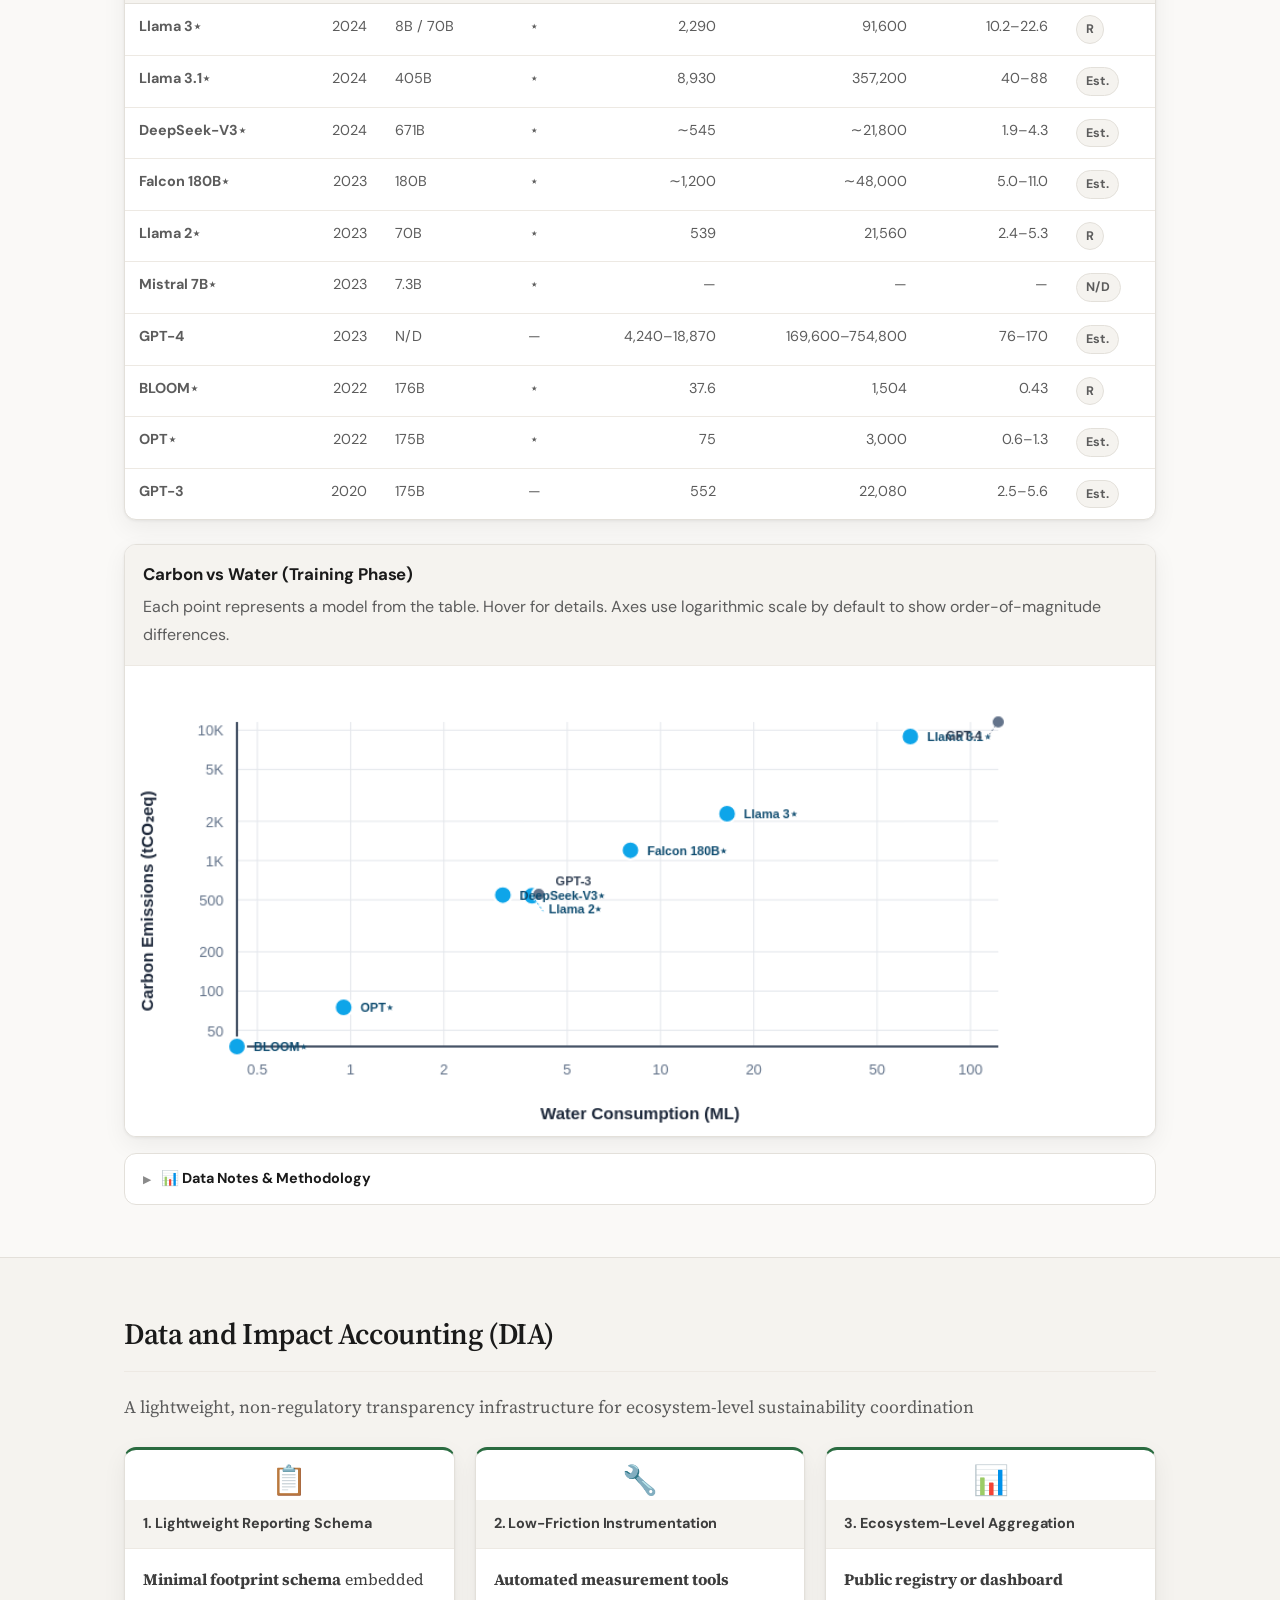
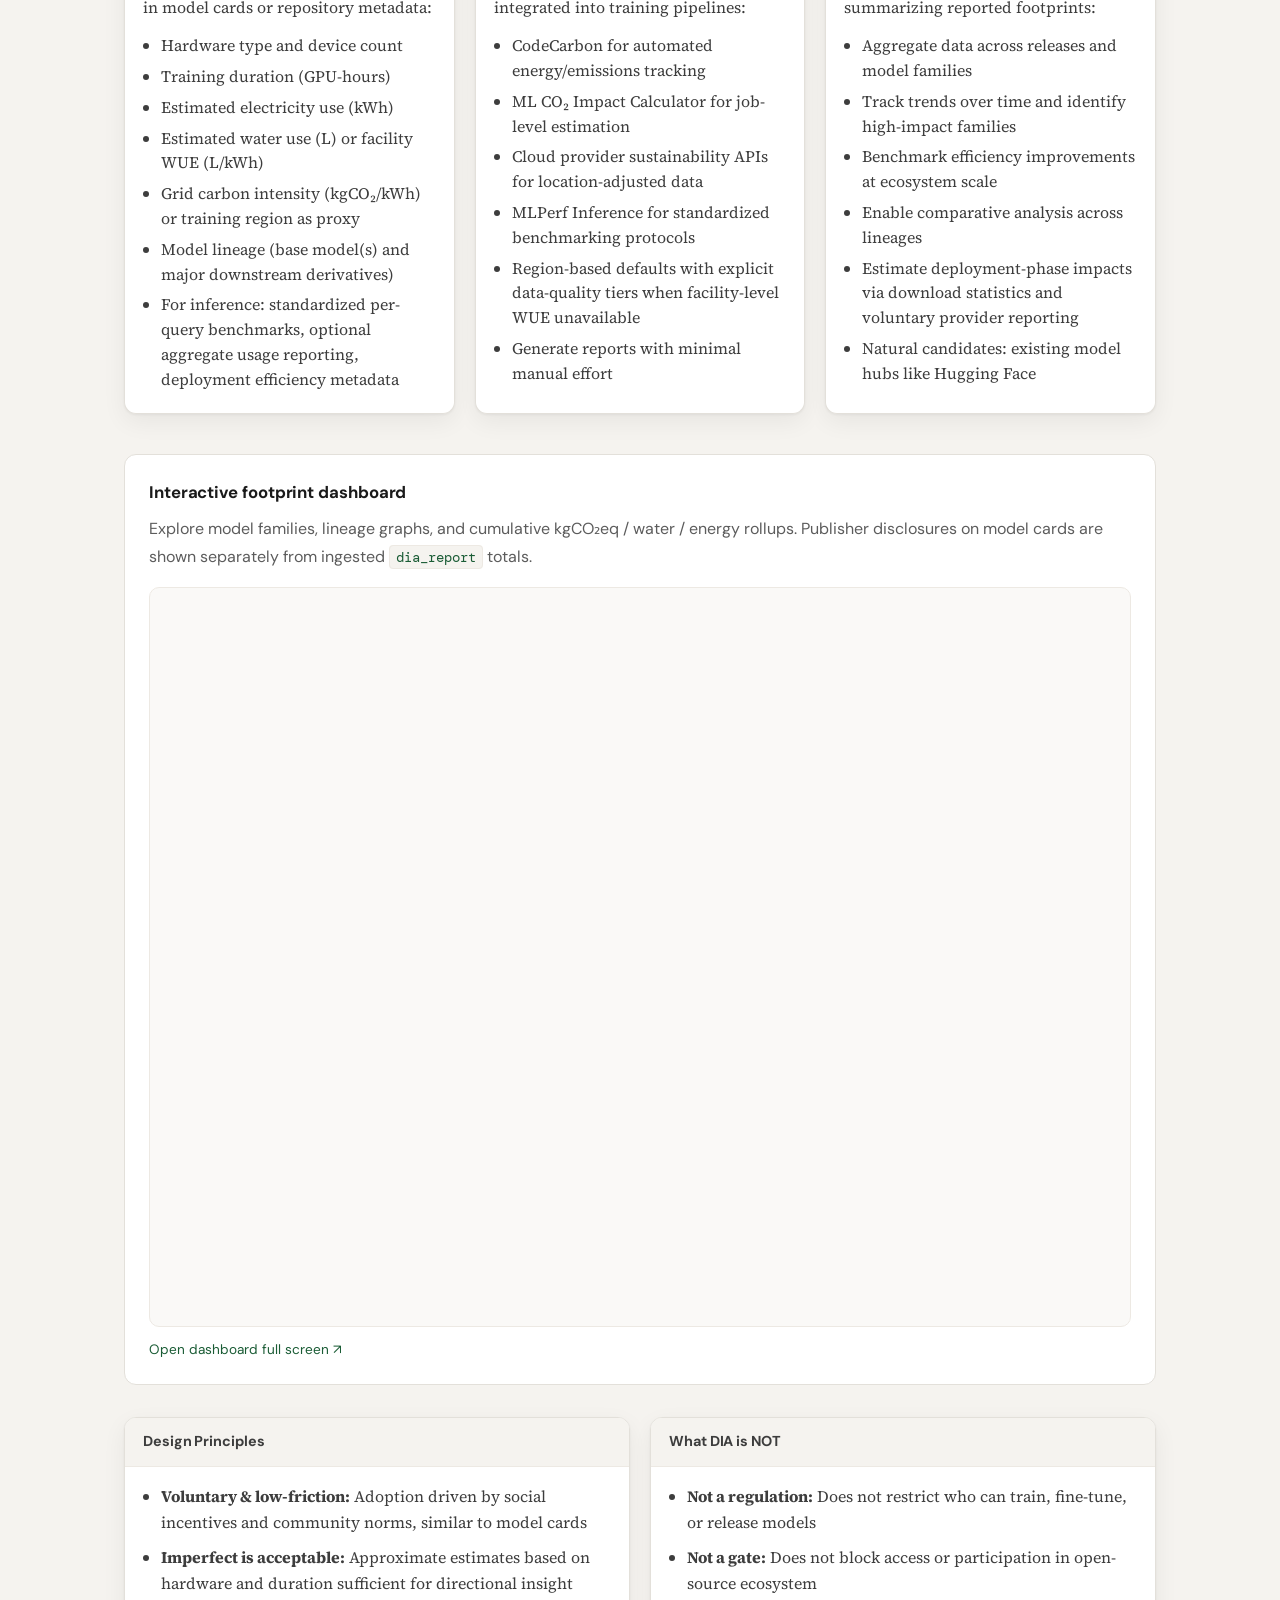
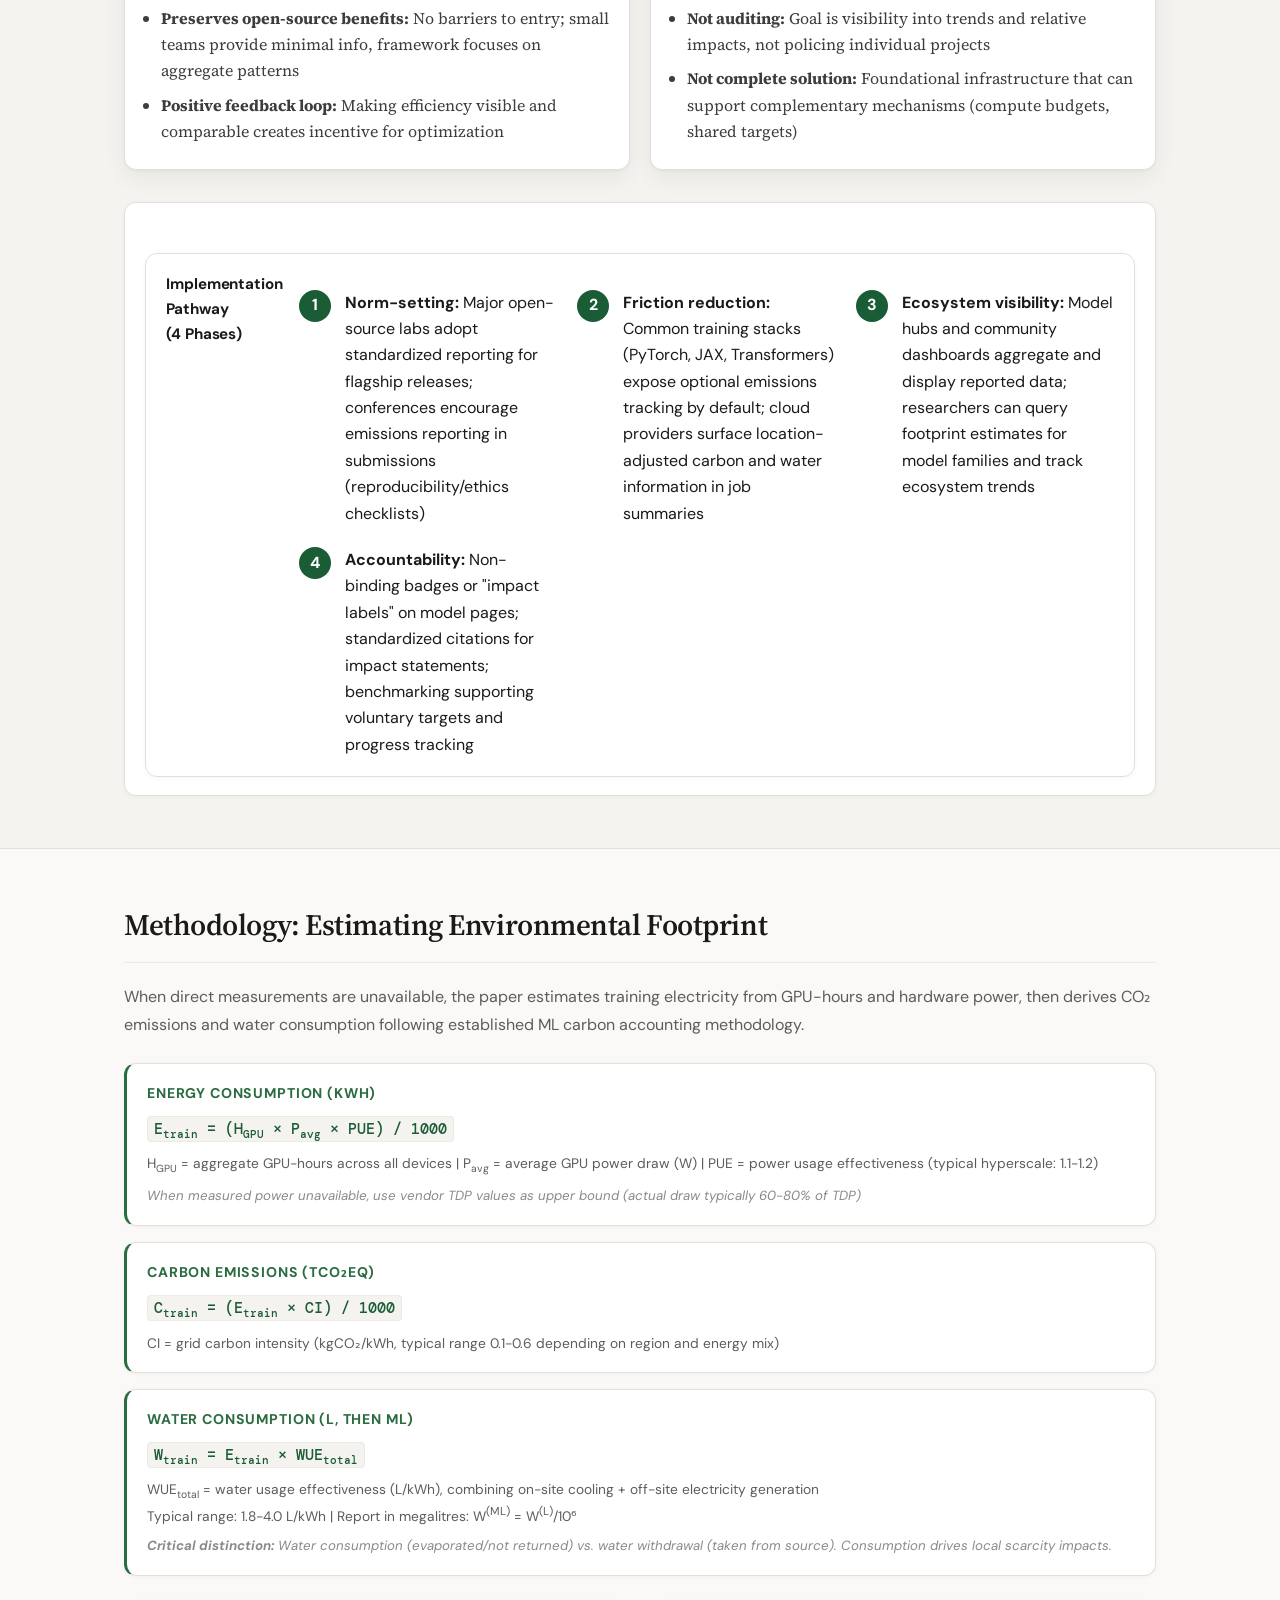
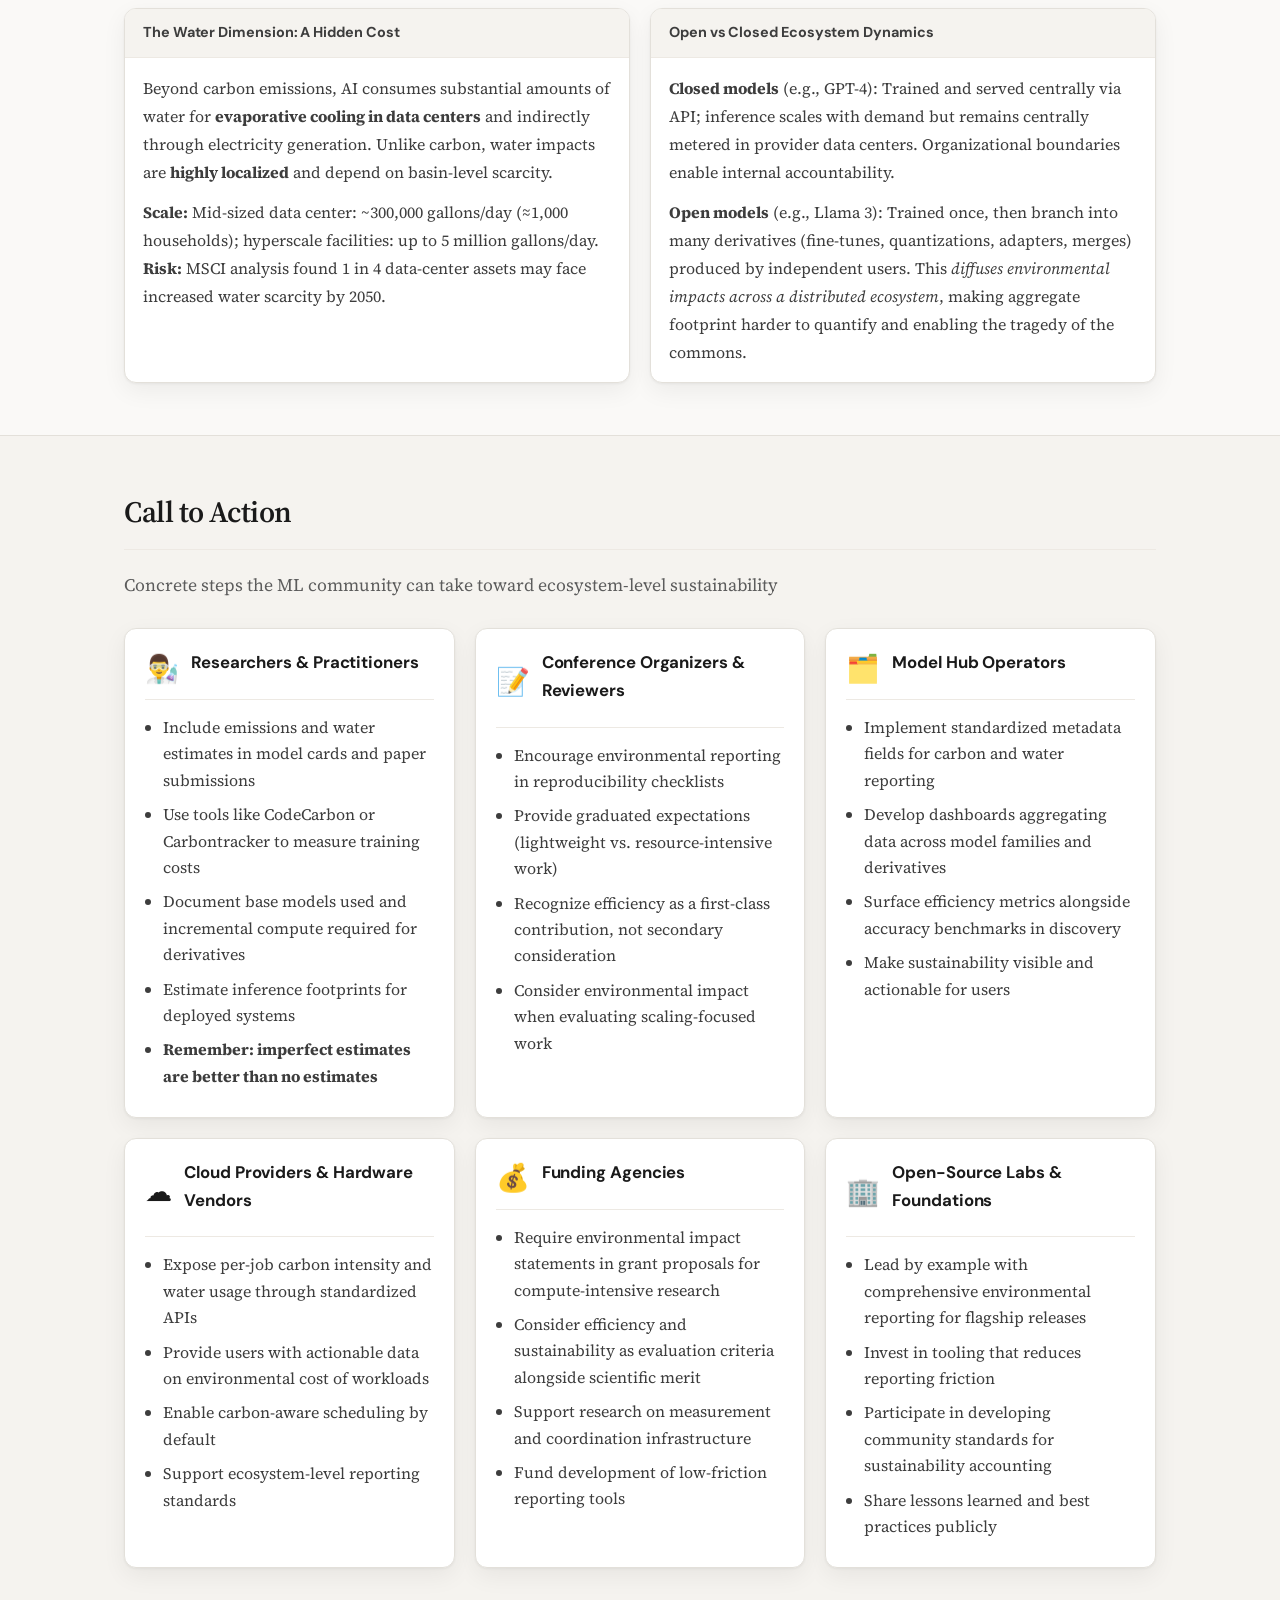
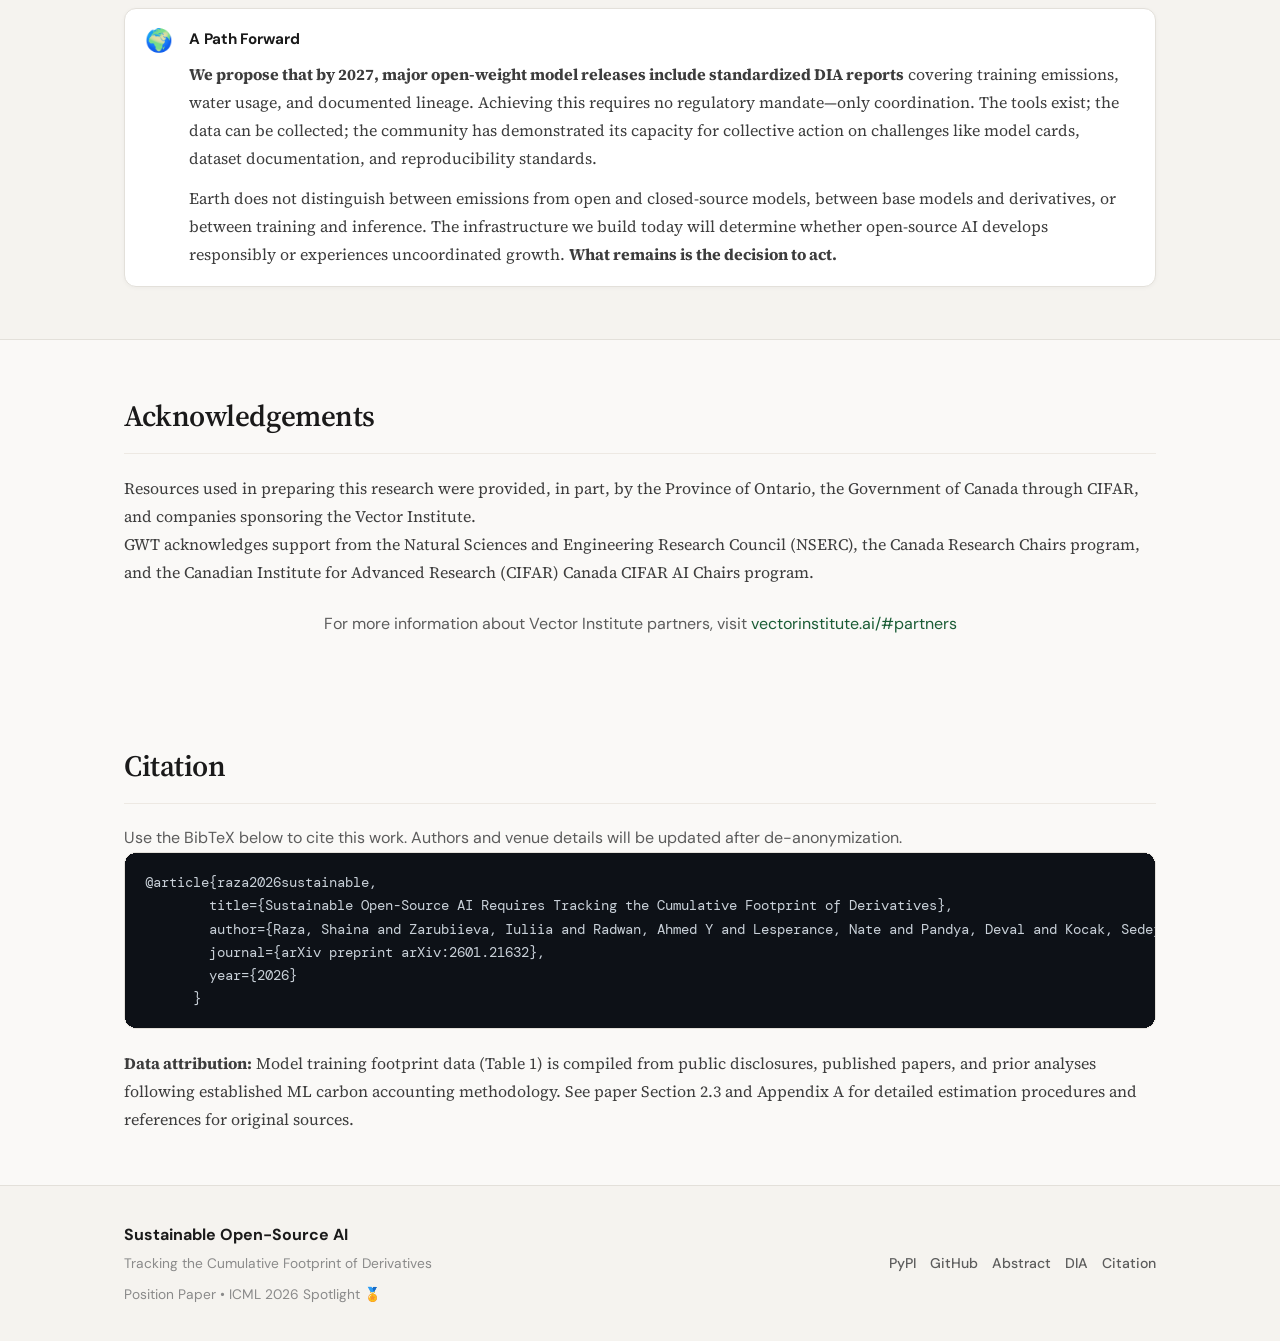
==== commit 1eecb119: "Add pypi links to website and space" ====
--- a/docs/index.html
+++ b/docs/index.html
@@ -72,6 +72,7 @@
           </div>
           <div class="cta-row">
             <a class="btn" href="https://arxiv.org/abs/2601.21632" target="_blank" rel="noopener">📄 Read Paper</a>
+            <a class="btn btn-secondary" href="https://pypi.org/project/ai-impact-accounting/" target="_blank" rel="noopener">PyPI</a>
             <a class="btn btn-secondary" href="https://github.com/VectorInstitute/ai-impact-accounting" target="_blank" rel="noopener">GitHub</a>
             <button class="btn btn-secondary" id="copyBibBtn" type="button">📋 Copy BibTeX</button>
           </div>
@@ -669,6 +670,7 @@
           <div class="footer-muted" style="margin-top: 8px;">Position Paper • ICML 2026 Spotlight 🏅</div>
         </div>
         <div class="footer-links">
+          <a href="https://pypi.org/project/ai-impact-accounting/" target="_blank" rel="noopener">PyPI</a>
           <a href="https://github.com/VectorInstitute/ai-impact-accounting" target="_blank" rel="noopener">GitHub</a>
           <a href="#abstract">Abstract</a>
           <a href="#dia">DIA</a>
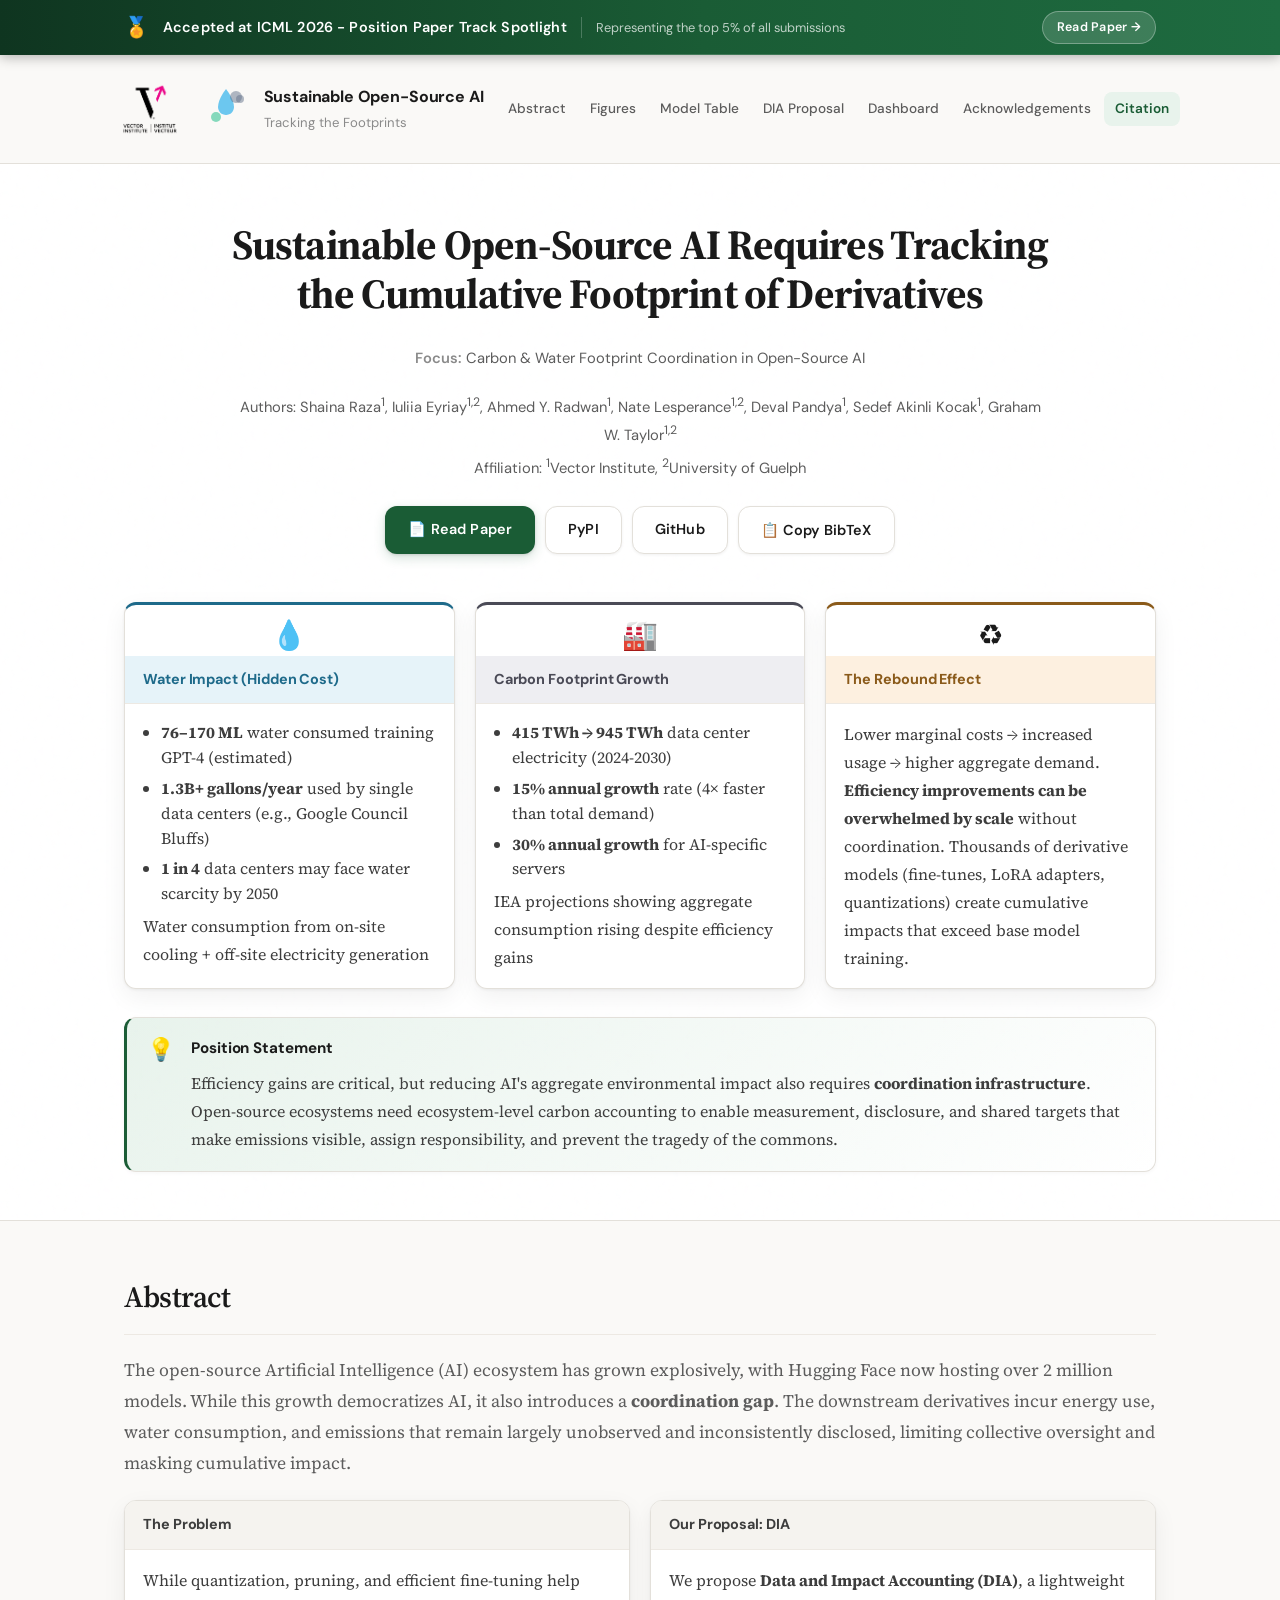
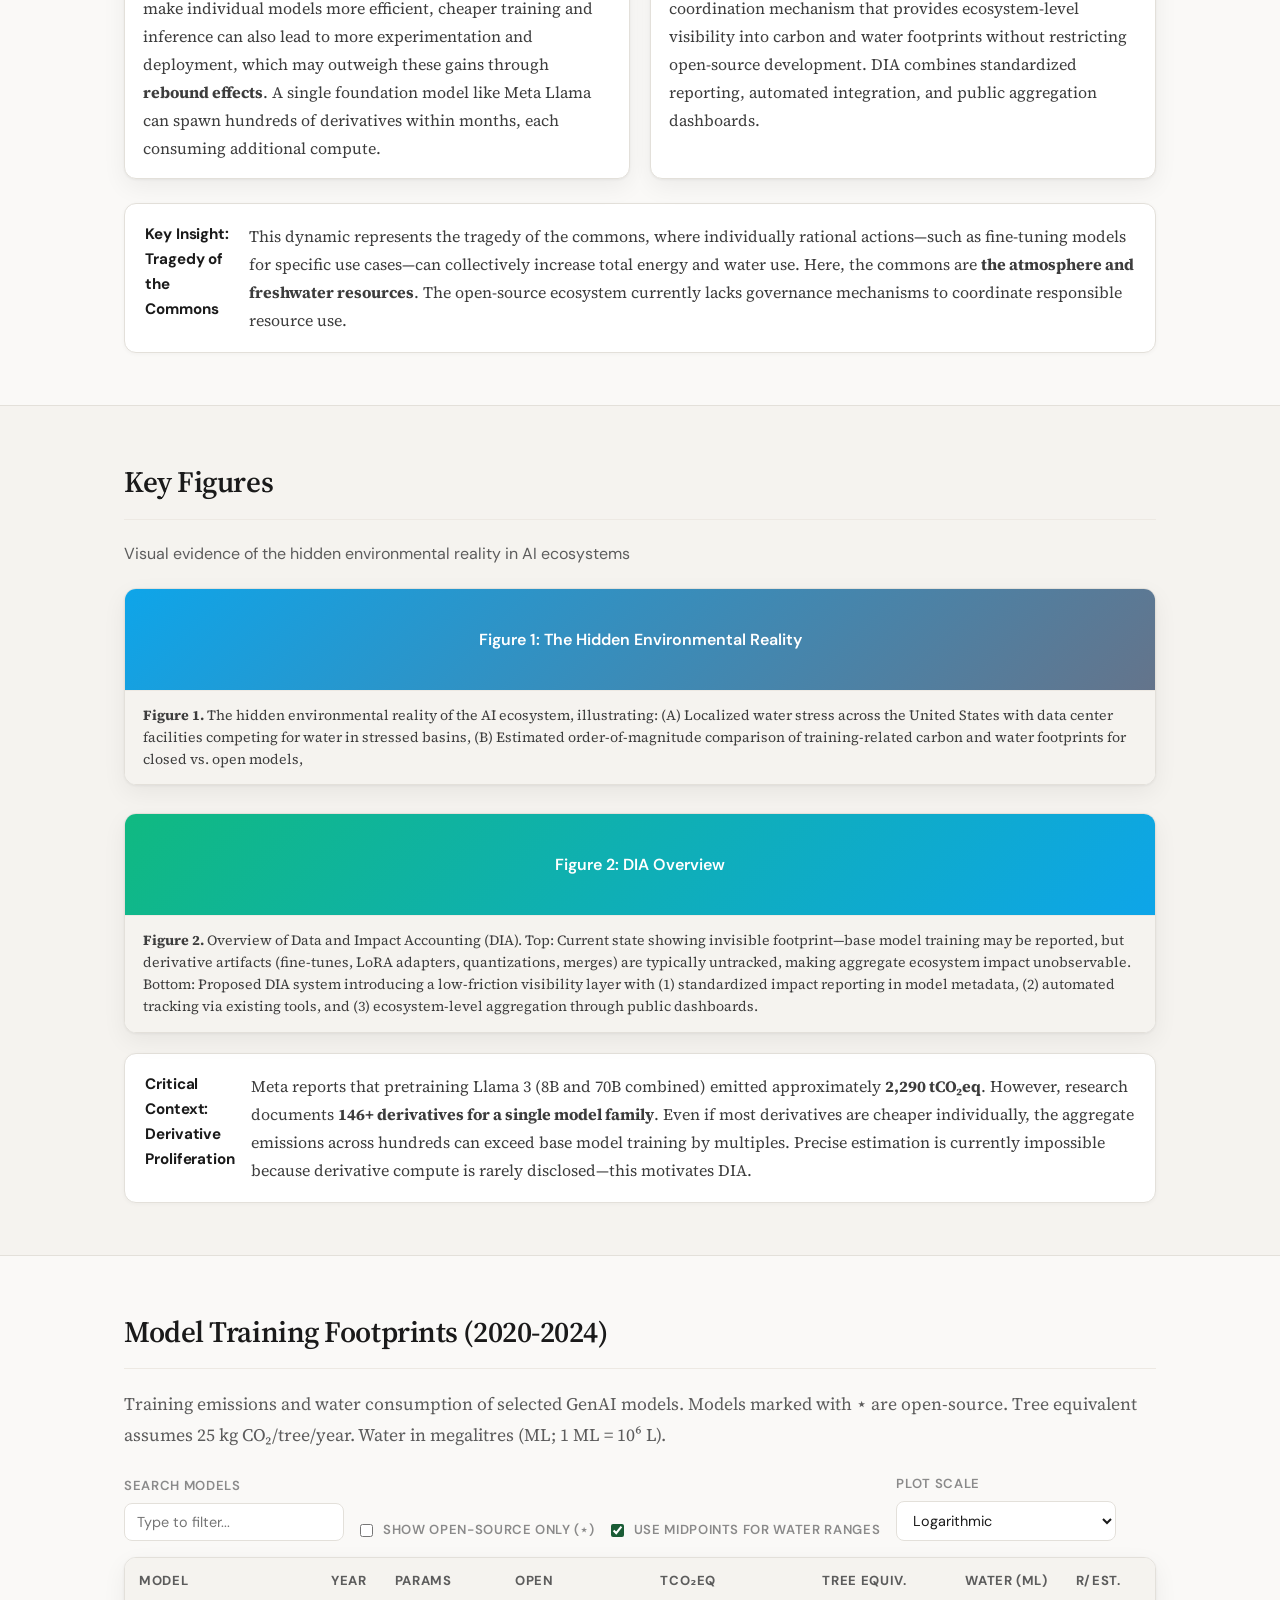
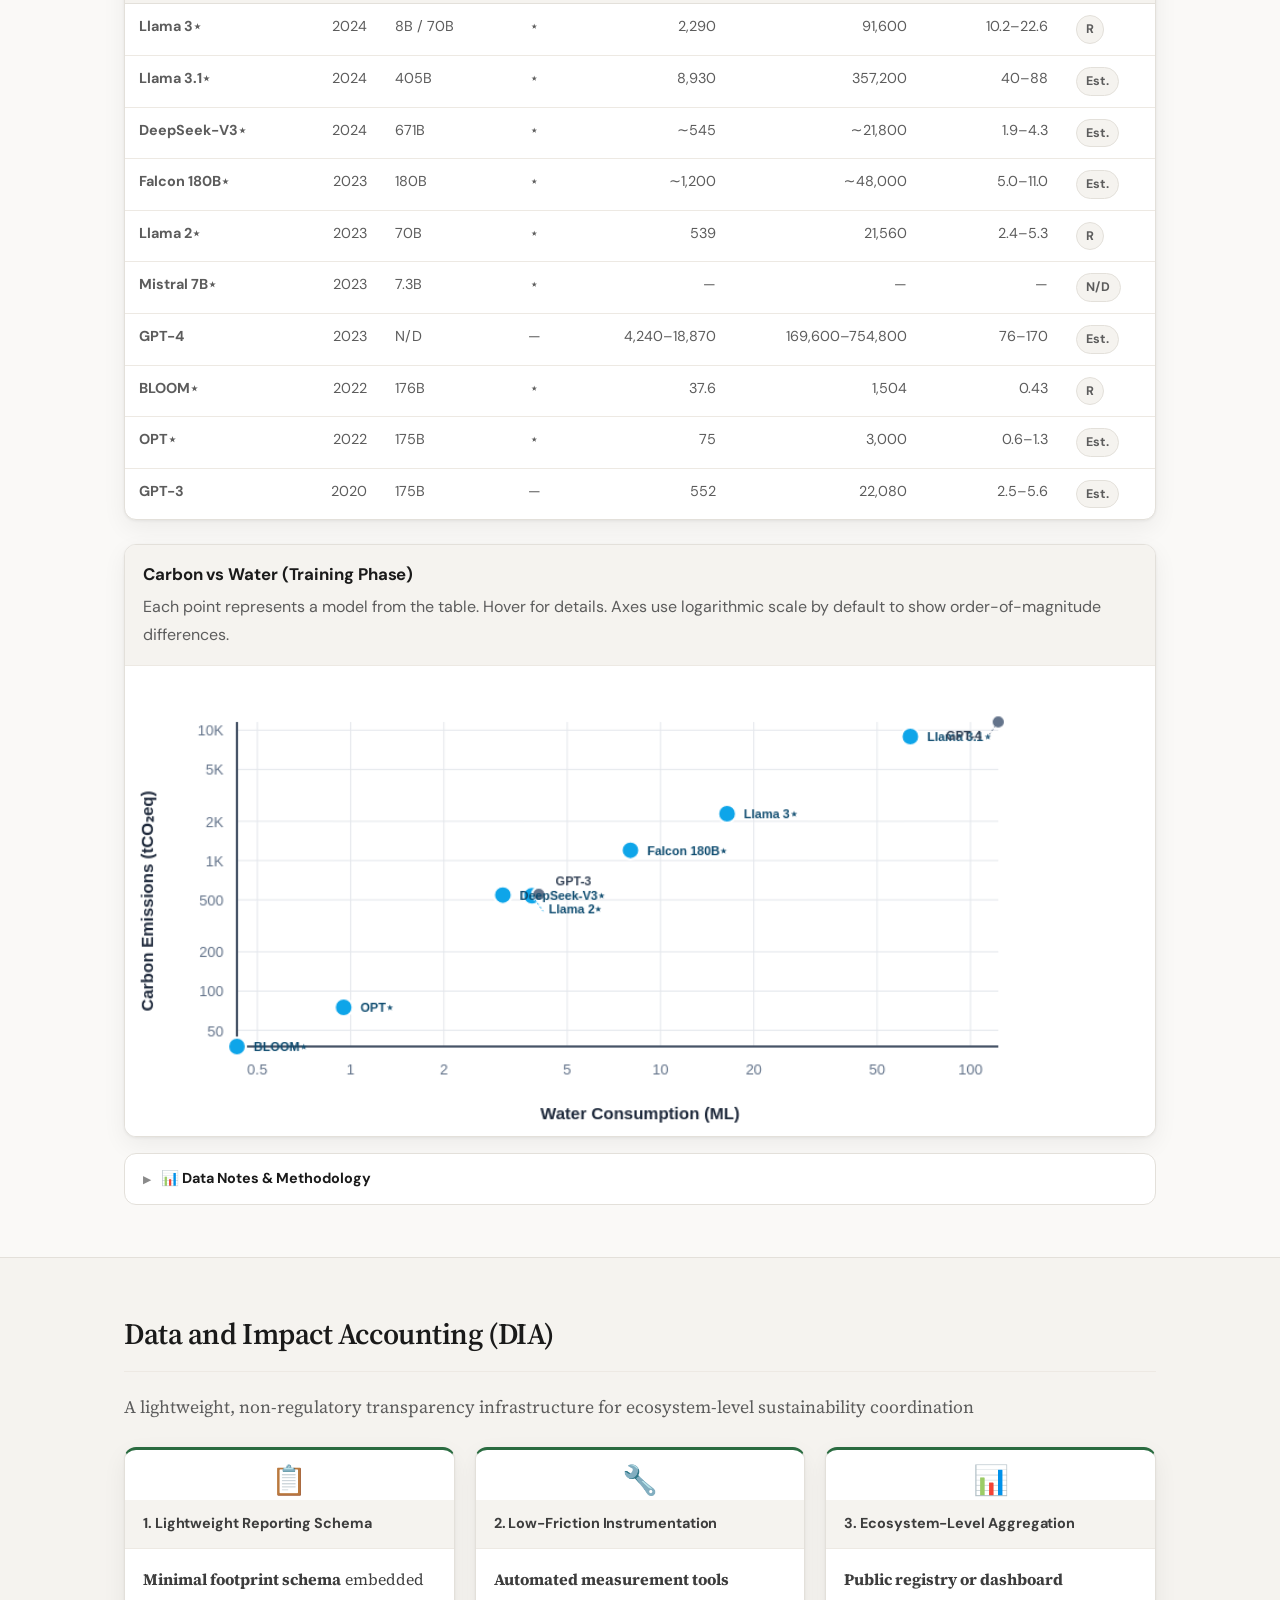
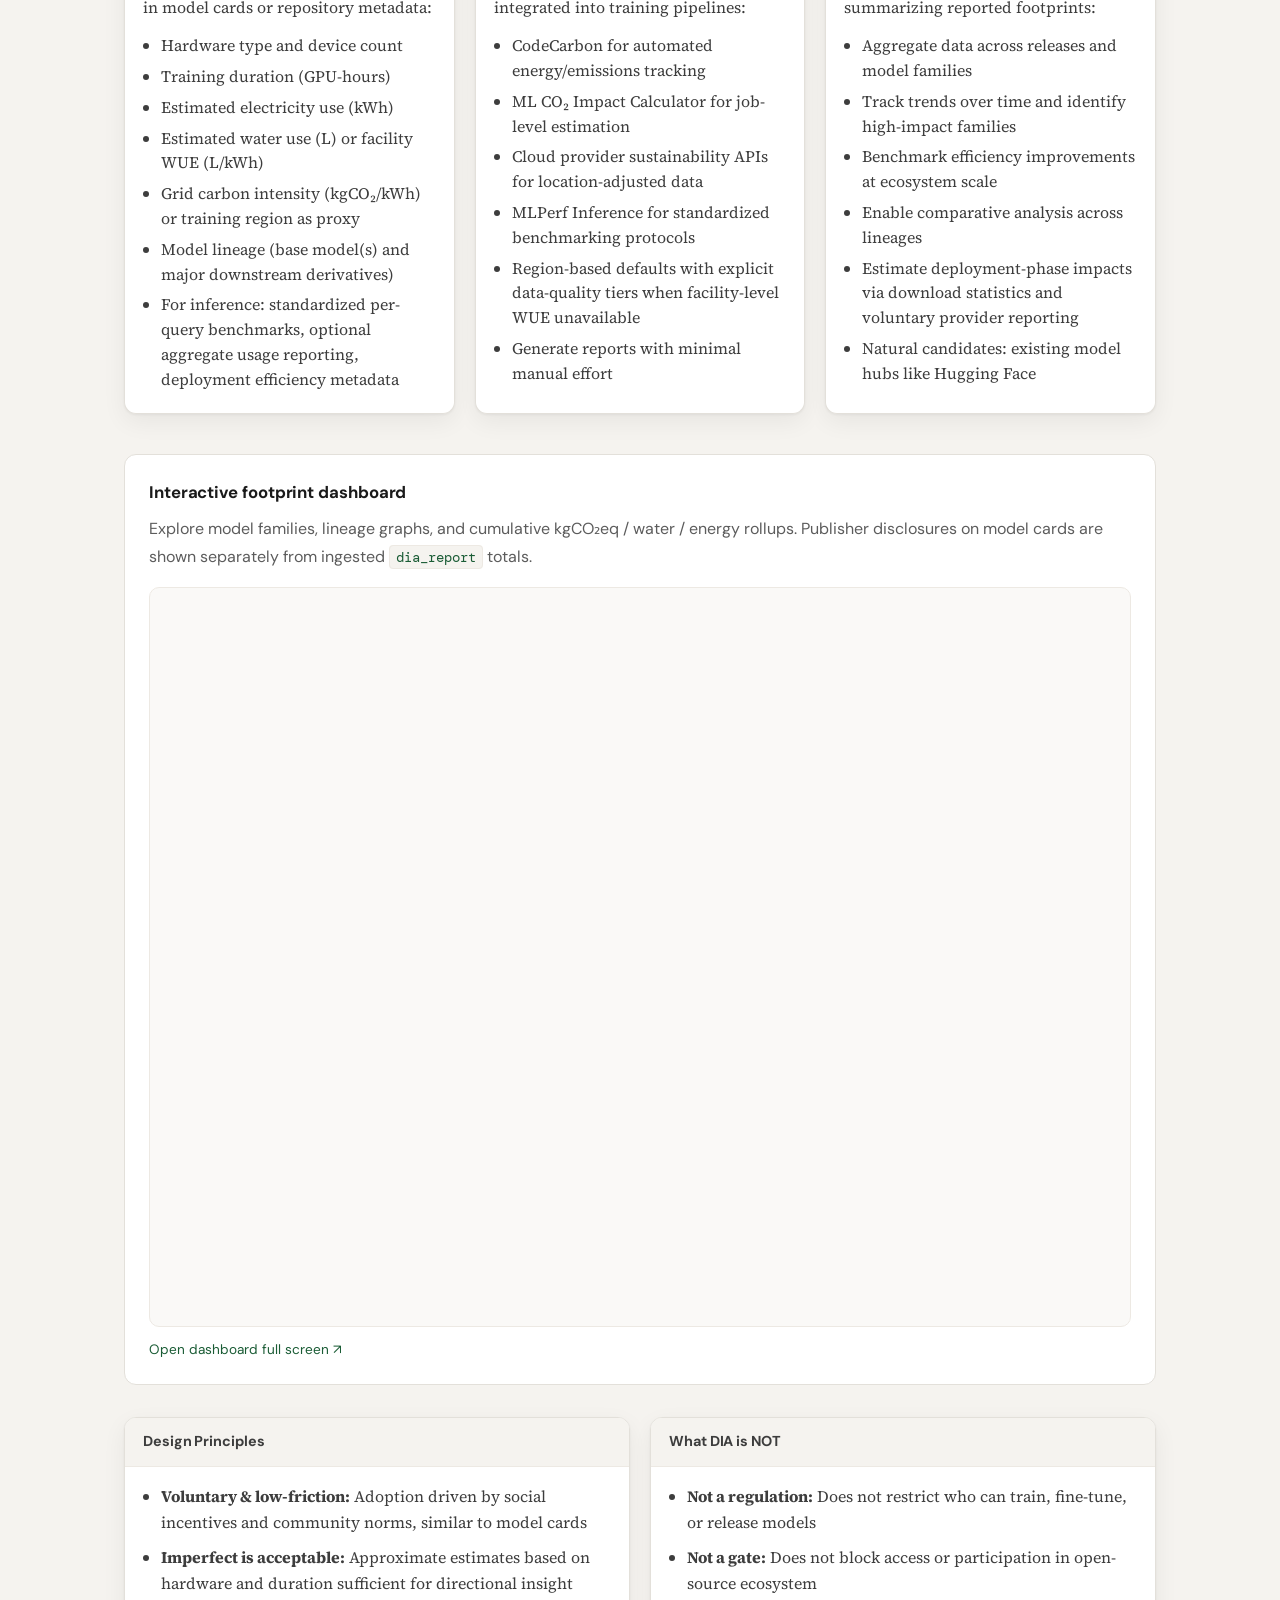
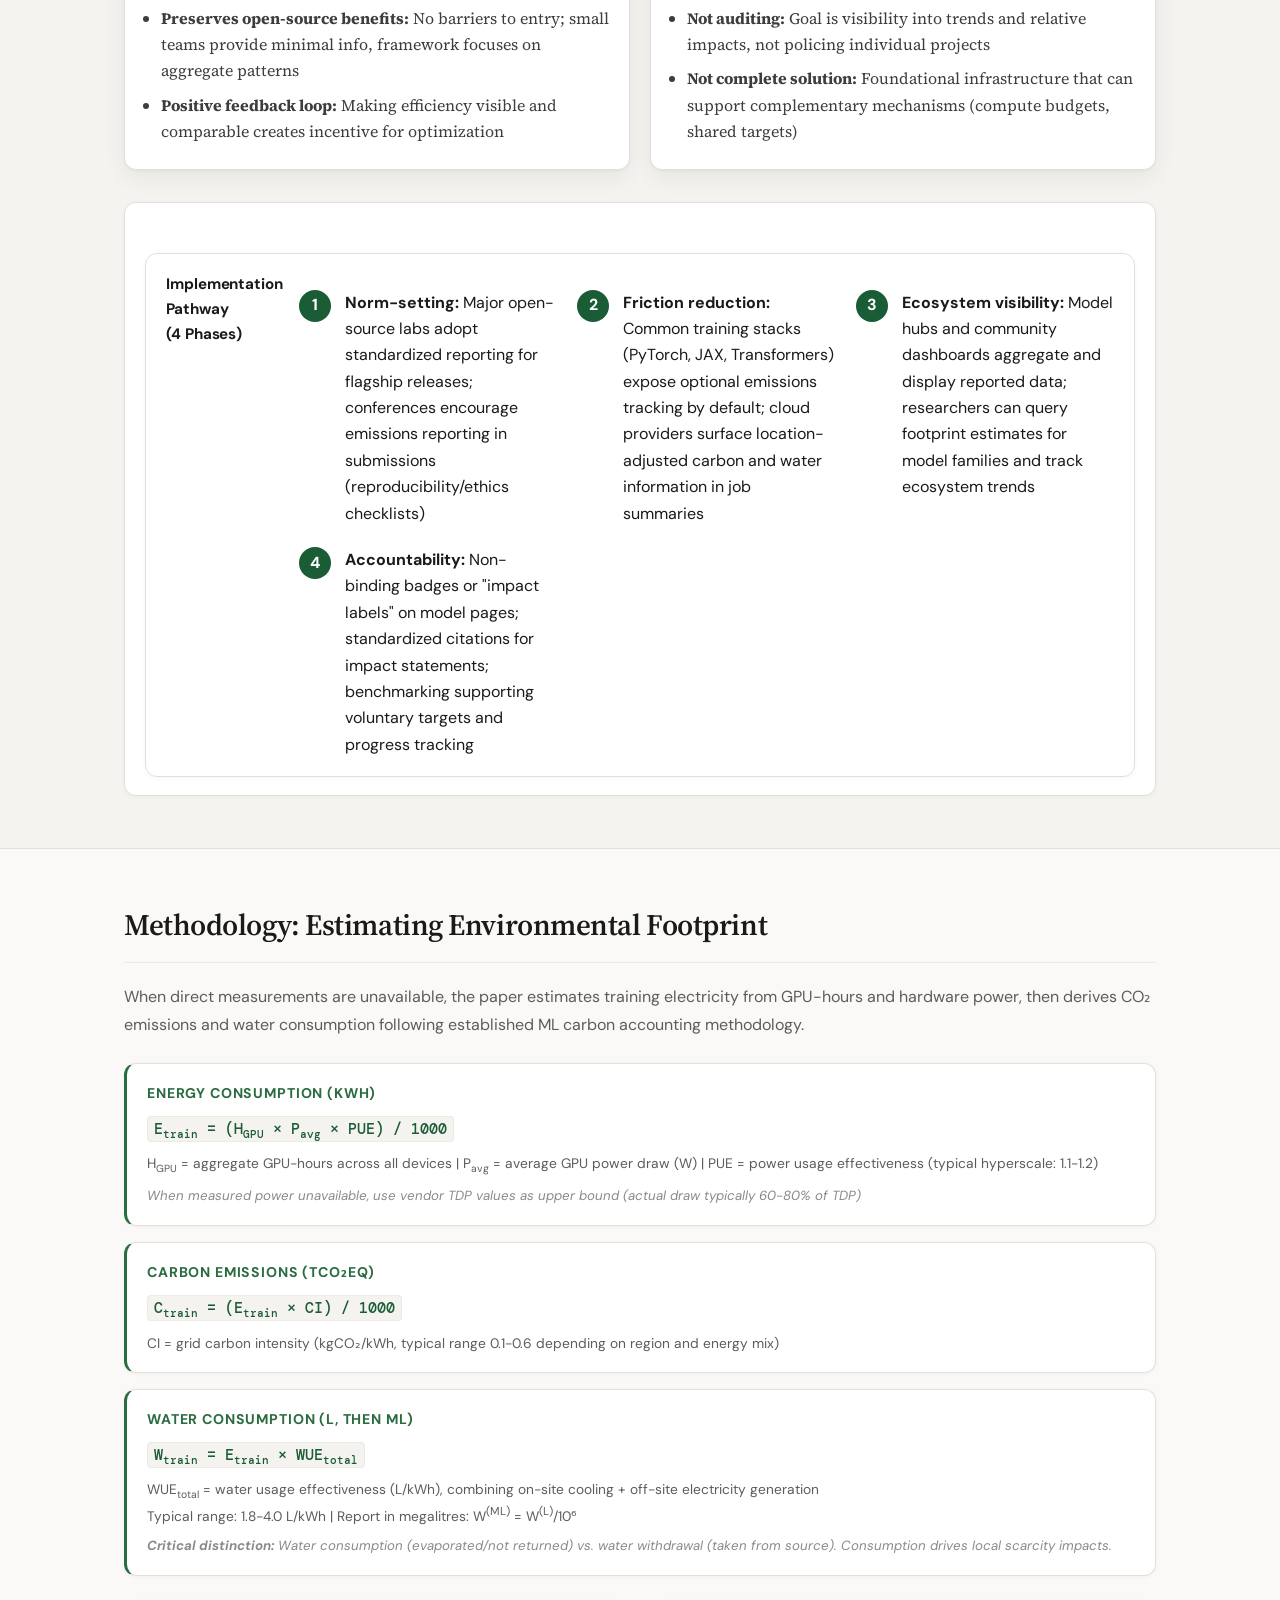
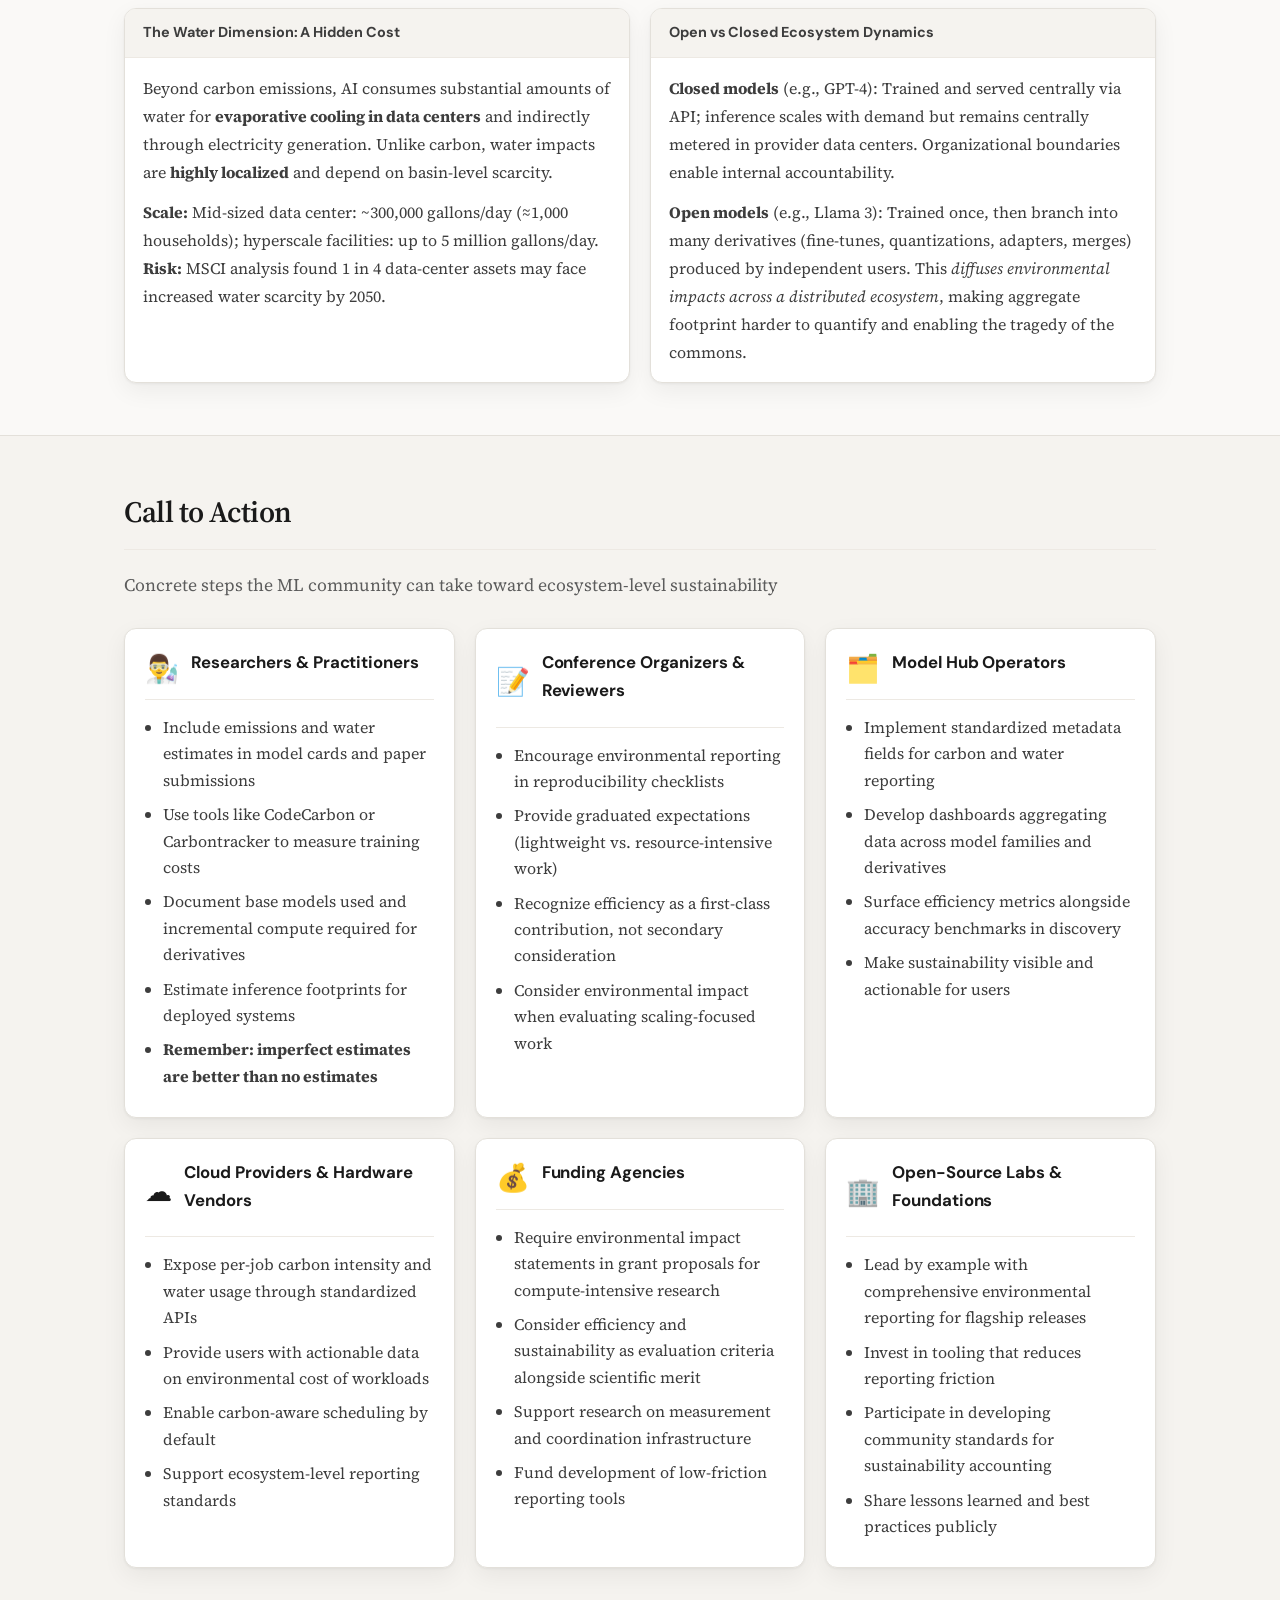
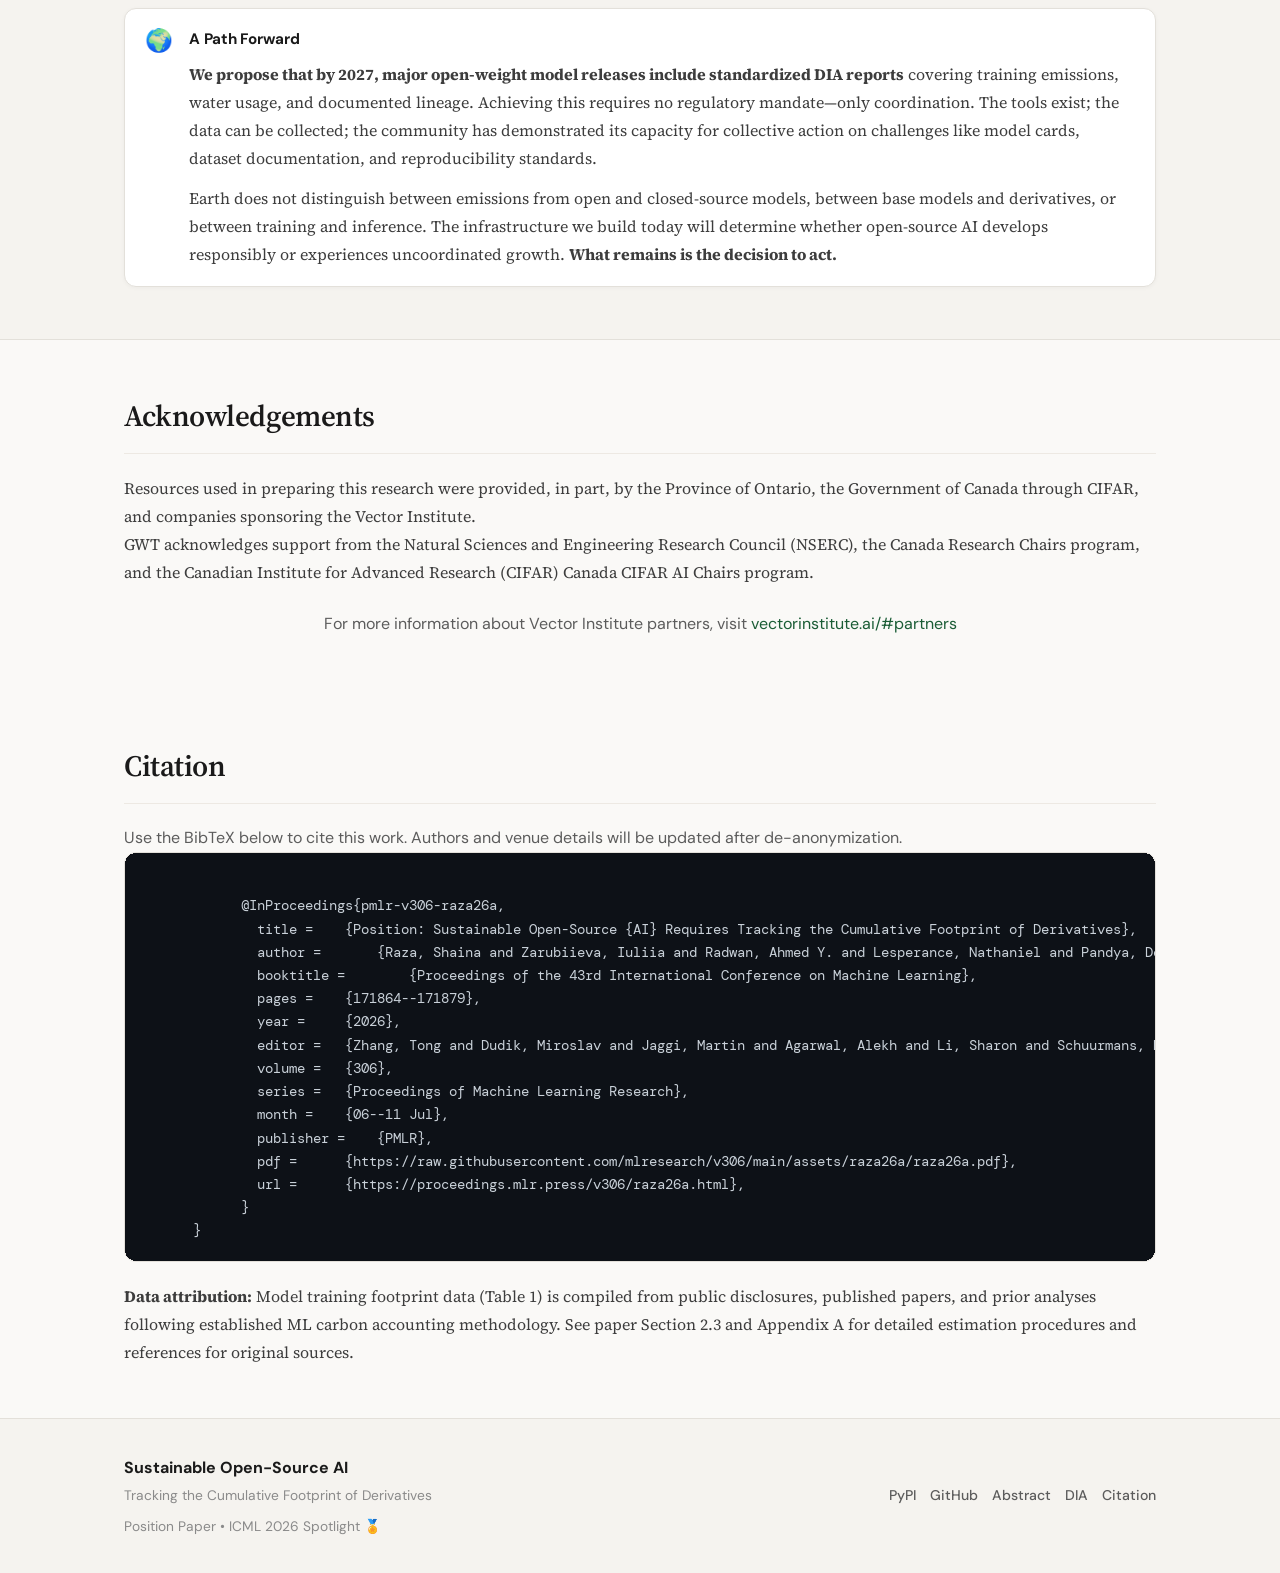
==== commit 5b9f0ee5: "Update citation and paper link in index.html" ====
--- a/docs/index.html
+++ b/docs/index.html
@@ -21,7 +21,7 @@
         <strong>Accepted at ICML 2026 - Position Paper Track Spotlight</strong>
         <span class="icml-banner-sub">Representing the top 5% of all submissions</span>
       </div>
-      <a class="icml-badge" href="https://arxiv.org/abs/2601.21632" target="_blank" rel="noopener">Read Paper →</a>
+      <a class="icml-badge" href="https://proceedings.mlr.press/v306/raza26a.html" target="_blank" rel="noopener">Read Paper →</a>
     </div>
   </div>
 
@@ -71,7 +71,7 @@
             <div><span class="k">Affiliation:</span> <sup>1</sup>Vector Institute, <sup>2</sup>University of Guelph</div>
           </div>
           <div class="cta-row">
-            <a class="btn" href="https://arxiv.org/abs/2601.21632" target="_blank" rel="noopener">📄 Read Paper</a>
+            <a class="btn" href="https://icml.cc/virtual/2026/poster/67171" target="_blank" rel="noopener">📄 Read Paper</a>
             <a class="btn btn-secondary" href="https://pypi.org/project/ai-impact-accounting/" target="_blank" rel="noopener">PyPI</a>
             <a class="btn btn-secondary" href="https://github.com/VectorInstitute/ai-impact-accounting" target="_blank" rel="noopener">GitHub</a>
             <button class="btn btn-secondary" id="copyBibBtn" type="button">📋 Copy BibTeX</button>
@@ -364,7 +364,8 @@
           </p>
           <div class="dashboard-embed">
             <iframe
-              src="https://huggingface.co/spaces/DIA-MVP/dia-dashboard?embed=1"
+              src="https://vector-institute-dia-dashboard.hf.space"
+          
               title="DIA footprint dashboard"
               loading="lazy"
               referrerpolicy="no-referrer-when-downgrade"
@@ -372,9 +373,11 @@
             ></iframe>
           </div>
           <p class="fineprint" style="margin-top: 12px;">
-            <a href="https://huggingface.co/spaces/DIA-MVP/dia-dashboard" target="_blank" rel="noopener">Open dashboard full screen ↗</a>
+            <a href="https://huggingface.co/spaces/vector-institute/dia-dashboard" target="_blank" rel="noopener">Open dashboard full screen ↗</a>
           </p>
         </div>
+
+        
 
         <div class="two-col" style="margin-top: 32px;">
           <div class="card">
@@ -646,11 +649,21 @@
         <p class="muted">
           Use the BibTeX below to cite this work. Authors and venue details will be updated after de-anonymization.
         </p>
-        <pre class="bib" id="bibBlock"><code>@article{raza2026sustainable,
-        title={Sustainable Open-Source AI Requires Tracking the Cumulative Footprint of Derivatives},
-        author={Raza, Shaina and Zarubiieva, Iuliia and Radwan, Ahmed Y and Lesperance, Nate and Pandya, Deval and Kocak, Sedef Akinli and Taylor, Graham W},
-        journal={arXiv preprint arXiv:2601.21632},
-        year={2026}
+          <pre class="bib" id="bibBlock"><code>
+            @InProceedings{pmlr-v306-raza26a,
+              title = 	 {Position: Sustainable Open-Source {AI} Requires Tracking the Cumulative Footprint of Derivatives},
+              author =       {Raza, Shaina and Zarubiieva, Iuliia and Radwan, Ahmed Y. and Lesperance, Nathaniel and Pandya, Deval and Akinli Kocak, Sedef and Taylor, Graham W.},
+              booktitle = 	 {Proceedings of the 43rd International Conference on Machine Learning},
+              pages = 	 {171864--171879},
+              year = 	 {2026},
+              editor = 	 {Zhang, Tong and Dudik, Miroslav and Jaggi, Martin and Agarwal, Alekh and Li, Sharon and Schuurmans, Dale and Zhu, Jerry and Berkenkamp, Felix and Dong, Hanze and Bietti, Alberto},
+              volume = 	 {306},
+              series = 	 {Proceedings of Machine Learning Research},
+              month = 	 {06--11 Jul},
+              publisher =    {PMLR},
+              pdf = 	 {https://raw.githubusercontent.com/mlresearch/v306/main/assets/raza26a/raza26a.pdf},
+              url = 	 {https://proceedings.mlr.press/v306/raza26a.html},
+            }
       }</code></pre>
         <div class="fineprint" style="margin-top: 20px;">
           <p>
